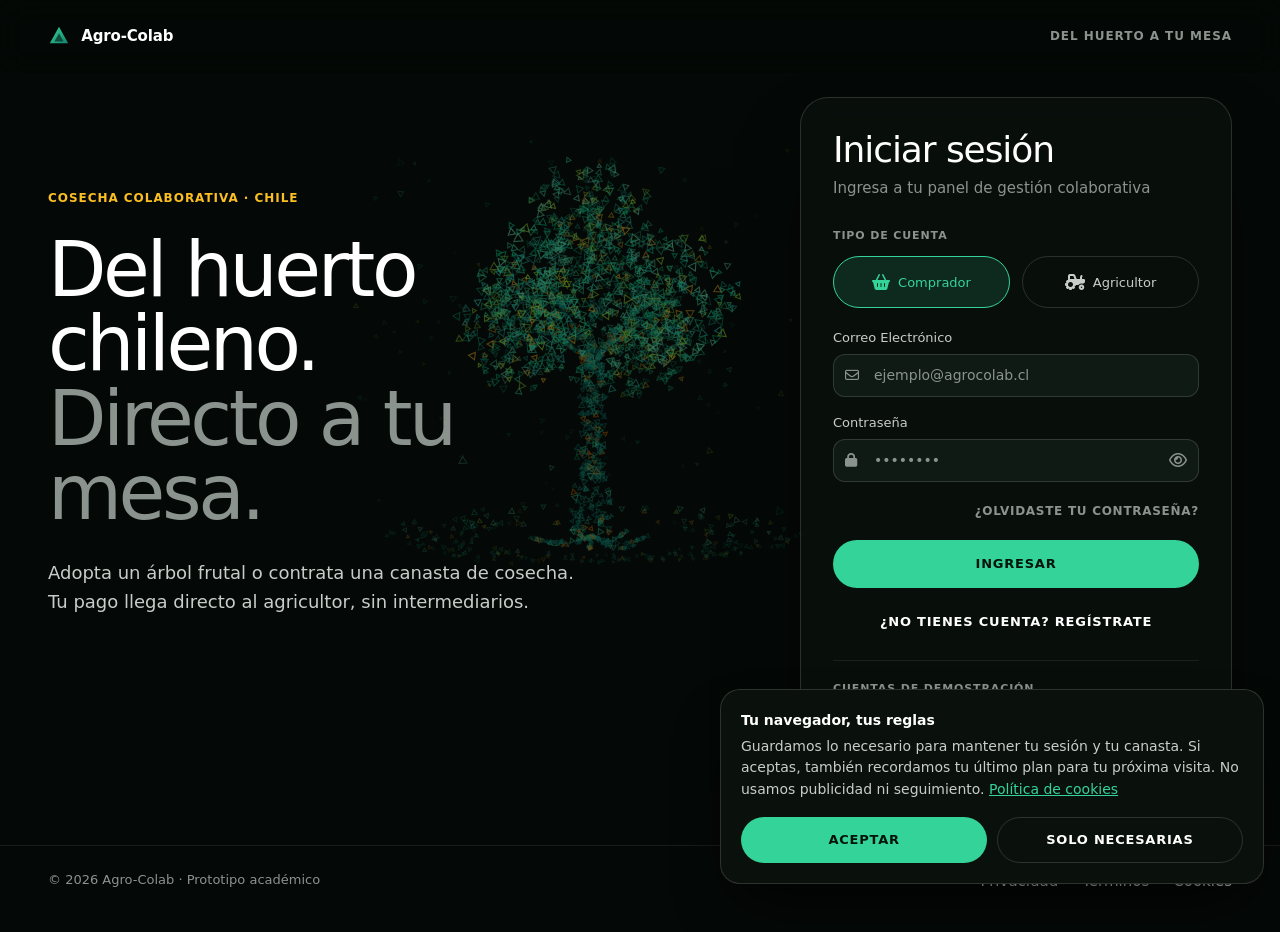
==== frontend/index.html @ 62e2fcdc "feat: aviso y política de cookies, sitemap y clic derecho bloqueado - Nueva política de cookies, enl" ====
<!DOCTYPE html>
<html lang="es">
<head>
  <meta charset="UTF-8">
  <meta name="viewport" content="width=device-width, initial-scale=1.0">
  <meta name="theme-color" content="#040806">
  <!-- Content-Security-Policy: solo se cargan recursos de los dominios que la
       app usa. Si se colara un XSS, no podría enviar datos a otro servidor
       (connect-src / img-src) ni cargar scripts externos. script-src no
       permite código inline: los eventos se conectan desde acciones.js, así
       que un atributo onclick/onerror inyectado no se ejecutaría.
       Tailwind se sirve compilado desde el propio sitio (css/tailwind.css).
       'unsafe-inline' queda solo en style-src, por los atributos style=""
       (un estilo no puede ejecutar código). -->
  <meta http-equiv="Content-Security-Policy" content="default-src 'self'; script-src 'self'; style-src 'self' 'unsafe-inline' https://fonts.googleapis.com https://cdnjs.cloudflare.com; font-src 'self' https://fonts.gstatic.com https://cdnjs.cloudflare.com; img-src 'self' data: https://upload.wikimedia.org https://images.unsplash.com; connect-src 'self' http://127.0.0.1:8000 https://agro-colab.onrender.com https://photon.komoot.io; object-src 'none'; base-uri 'self'; form-action 'self'">
  <meta name="referrer" content="strict-origin-when-cross-origin">
  <title>Agro-Colab | Cosecha Colaborativa</title>
  <link rel="stylesheet" href="https://cdnjs.cloudflare.com/ajax/libs/font-awesome/6.4.0/css/all.min.css">
  <!-- ?v= obliga a descargar de nuevo CSS y JS tras cada cambio (GitHub Pages
       los cachea 10 min). Actualizar la fecha al publicar cambios. -->
  <link rel="preconnect" href="https://fonts.googleapis.com">
  <link rel="preconnect" href="https://fonts.gstatic.com" crossorigin>
  <link rel="stylesheet" href="https://fonts.googleapis.com/css2?family=Inter:wght@300;400;500;600&family=Plus+Jakarta+Sans:wght@400;500;600;700;800&display=swap">
  <link rel="stylesheet" href="css/styles.css?v=20261102a">
  <link rel="stylesheet" href="css/tailwind.css?v=20261102a">
  <script src="js/config.js?v=20261102a" defer></script>
  <script src="js/sitio.js?v=20261102a" defer></script>
  <script src="js/ui.js?v=20261102a" defer></script>
  <script src="js/dialogo.js?v=20261102a" defer></script>
  <script src="js/api.js?v=20261102a" defer></script>
  <script src="js/auth.js?v=20261102a" defer></script>
  <script src="js/pago.js?v=20261102a" defer></script>
  <script src="js/parcelas.js?v=20261102a" defer></script>
  <script src="js/catalogo.js?v=20261102a" defer></script>
  <script src="js/agricultor.js?v=20261102a" defer></script>
  <script src="js/graficos.js?v=20261102a" defer></script>
  <script src="js/perfil.js?v=20261102a" defer></script>
  <script src="js/autocomplete.js?v=20261102a" defer></script>
  <script src="js/dashboard.js?v=20261102a" defer></script>
  <script src="js/efectos.js?v=20261102a" defer></script>
  <script src="js/constelacion.js?v=20261102a" defer></script>
  <script src="js/views.js?v=20261102a" defer></script>
  <script src="js/login.js?v=20261102a" defer></script>
  <script src="js/recuperacion.js?v=20261102a" defer></script>
  <script src="js/admin.js?v=20261102a" defer></script>
  <script src="js/acciones.js?v=20261102a" defer></script>
  <script src="js/app.js?v=20261102a" defer></script>
</head>
<body class="text-stone-800 antialiased">
  <div class="barra-progreso" aria-hidden="true"></div>

  <!-- ============================================================
       VISTA 1: LOGIN - lo primero que ve cualquier persona
       ============================================================ -->
  <div id="vista-login" data-vista="login" class="tema-comprador login">

    <header class="tc-nav">
      <div class="tc-contenedor tc-nav__fila">
        <span class="tc-marca"><svg viewBox="0 0 24 24" aria-hidden="true"><defs><linearGradient id="logo-degradado-l" x1="0" y1="0" x2="1" y2="1"><stop offset="0" stop-color="#34d399"/><stop offset="1" stop-color="#15846e"/></linearGradient></defs><path d="M12 2 22 20H2Z" fill="url(#logo-degradado-l)"/><path d="M12 9 17 18H7Z" fill="#040806" opacity=".55"/></svg> Agro-Colab</span>
        <span class="tc-etiqueta tc-etiqueta--gris tc-solo-escritorio">Del huerto a tu mesa</span>
      </div>
    </header>

    <main class="tc-hero login__escenario">
      <div class="tc-contenedor login__grid">

        <!-- Portada: árbol 3D y titular -->
        <section class="login__portada">
          <div class="tc-hero__visual login__arbol">
            <canvas data-constelacion aria-hidden="true"></canvas>
          </div>
          <div class="login__texto">
            <p class="tc-etiqueta">Cosecha colaborativa · Chile</p>
            <h1 class="tc-display login__titular">Del huerto chileno.<br><span class="tc-tenue">Directo a tu mesa.</span></h1>
            <p class="tc-cuerpo login__bajada">
              Adopta un árbol frutal o contrata una canasta de cosecha.
              Tu pago llega directo al agricultor, sin intermediarios.
            </p>
          </div>
        </section>

        <!-- Tarjeta de acceso -->
        <section class="login__tarjeta" aria-labelledby="login-titulo">
          <h2 class="tc-titulo-sm" id="login-titulo">Iniciar sesión</h2>
          <p class="tc-cuerpo-sm" id="login-subtitulo" style="margin-top:.4rem">Ingresa a tu panel de gestión colaborativa</p>

          <!-- Selector de Rol -->
          <p class="tc-kpi__etiqueta">Tipo de cuenta</p>
          <div class="login__roles">
            <button type="button" id="btn-comprador" class="rol-btn rol-btn--activo" data-accion="login.setRol" data-args='["comprador"]'>
              <i class="fa-solid fa-basket-shopping text-base"></i>
              <span>Comprador</span>
            </button>
            <button type="button" id="btn-agricultor" class="rol-btn rol-btn--inactivo" data-accion="login.setRol" data-args='["agricultor"]'>
              <i class="fa-solid fa-tractor text-base"></i>
              <span>Agricultor</span>
            </button>
          </div>

          <!-- Formulario de Login -->
          <form id="login-form" class="space-y-4" data-sin-envio>
            <div>
              <label for="email" class="login__etiqueta">Correo Electrónico</label>
              <div class="relative">
                <span class="absolute inset-y-0 left-0 flex items-center pl-3 text-stone-400 text-sm">
                  <i class="fa-regular fa-envelope"></i>
                </span>
                <input
                  type="email"
                  id="email"
                  required
                  autocapitalize="none"
                  autocorrect="off"
                  spellcheck="false"
                  autocomplete="email"
                  placeholder="ejemplo@agrocolab.cl"
                  class="input input-con-icono"
                >
              </div>
            </div>

            <div>
              <label for="password" class="login__etiqueta">Contraseña</label>
              <div class="relative">
                <span class="absolute inset-y-0 left-0 flex items-center pl-3 text-stone-400 text-sm">
                  <i class="fa-solid fa-lock"></i>
                </span>
                <input
                  type="password"
                  id="password"
                  required
                  autocomplete="current-password"
                  placeholder="••••••••"
                  class="input input-con-icono"
                >
                <button type="button" data-accion="login.togglePassword" data-args='["password", "$el"]' class="absolute inset-y-0 right-0 flex items-center pr-3 text-stone-400 hover:text-stone-600">
                  <i class="fa-regular fa-eye"></i>
                </button>
              </div>
            </div>

            <div class="login__olvido">
              <button type="button" class="tc-enlace tc-enlace--suave" data-accion="recuperacion.abrir">¿Olvidaste tu contraseña?</button>
            </div>

            <div id="alert-box" class="hidden"></div>

            <button type="button" class="tc-boton login__enviar" data-accion="login.iniciarSesion" data-args='[null]'>Ingresar</button>
          </form>

          <!-- Formulario de Registro -->
          <form id="register-form" class="space-y-4 hidden" data-sin-envio>
            <div>
              <label for="reg-nombre" class="login__etiqueta">Nombre completo</label>
              <div class="relative">
                <span class="absolute inset-y-0 left-0 flex items-center pl-3 text-stone-400 text-sm">
                  <i class="fa-regular fa-user"></i>
                </span>
                <input
                  type="text"
                  id="reg-nombre"
                  required
                  autocomplete="name"
                  placeholder="Tu nombre completo"
                  class="input input-con-icono"
                >
              </div>
            </div>

            <div>
              <label for="reg-email" class="login__etiqueta">Correo Electrónico</label>
              <div class="relative">
                <span class="absolute inset-y-0 left-0 flex items-center pl-3 text-stone-400 text-sm">
                  <i class="fa-regular fa-envelope"></i>
                </span>
                <input
                  type="email"
                  id="reg-email"
                  autocapitalize="none"
                  autocorrect="off"
                  spellcheck="false"
                  required
                  autocomplete="email"
                  placeholder="tu@correo.com"
                  class="input input-con-icono"
                >
              </div>
            </div>

            <div>
              <label for="reg-password" class="login__etiqueta">Contraseña</label>
              <div class="relative">
                <span class="absolute inset-y-0 left-0 flex items-center pl-3 text-stone-400 text-sm">
                  <i class="fa-solid fa-lock"></i>
                </span>
                <input
                  type="password"
                  id="reg-password"
                  minlength="8"
                  required
                  autocomplete="new-password"
                  placeholder="••••••••"
                  class="input input-con-icono"
                >
                <button type="button" data-accion="login.togglePassword" data-args='["reg-password", "$el"]' class="absolute inset-y-0 right-0 flex items-center pr-3 text-stone-400 hover:text-stone-600">
                  <i class="fa-regular fa-eye"></i>
                </button>
              </div>
            </div>

            <div>
              <label for="reg-telefono" class="login__etiqueta">Teléfono (opcional)</label>
              <div class="relative">
                <span class="absolute inset-y-0 left-0 flex items-center pl-3 text-stone-400 text-sm">
                  <i class="fa-solid fa-phone"></i>
                </span>
                <input
                  type="tel"
                  id="reg-telefono"
                  autocomplete="tel"
                  placeholder="+56 9 1234 5678"
                  class="input input-con-icono"
                >
              </div>
            </div>

            <div>
              <label for="reg-direccion" class="login__etiqueta">Dirección (opcional)</label>
              <input
                type="text"
                id="reg-direccion"
                autocomplete="street-address"
                placeholder="Av. Los Aromos 1234"
                class="input"
              >
            </div>

            <div class="login__consentimiento">
              <label class="flex items-start gap-2 cursor-pointer">
                <input type="checkbox" id="reg-consentimiento" required class="mt-1 text-emerald-700">
                <span class="text-xs text-stone-600">
                  Acepto el tratamiento de mis datos personales para los fines del servicio. Ver <a href="privacidad.html" target="_blank" class="perfil-enlace">Política de Privacidad</a>. (Obligatorio)
                </span>
              </label>
              <label class="flex items-start gap-2 cursor-pointer">
                <input type="checkbox" id="reg-terminos" required class="mt-1 text-emerald-700">
                <span class="text-xs text-stone-600">
                  Acepto los <a href="terminos.html" target="_blank" class="perfil-enlace">Términos y Condiciones</a> de Agro-Colab. (Obligatorio)
                </span>
              </label>
            </div>

            <div id="alerta-registro" class="hidden"></div>

            <button type="submit" class="tc-boton login__enviar">Crear cuenta</button>
          </form>

          <!-- Botón para alternar entre login y registro -->
          <div class="login__alternar">
            <button type="button" id="btn-alternar" class="tc-enlace">
              ¿No tienes cuenta? Regístrate
            </button>
          </div>

          <!-- Ayuda rápida para pruebas -->
          <div class="login__demo">
            <p class="tc-kpi__etiqueta">Cuentas de demostración</p>
            <p>Comprador <code>comprador@agrocolab.cl</code> · <code>123</code></p>
            <p>Agricultor <code>agricultor@agrocolab.cl</code> · <code>123</code></p>
          </div>
        </section>
      </div>
    </main>

    <footer class="tc-footer">
      <div class="tc-contenedor tc-footer__base" style="border-top:0">
        <span>© 2026 Agro-Colab · Prototipo académico</span>
        <span style="display:flex;gap:1.5rem">
          <a href="privacidad.html">Privacidad</a>
          <a href="terminos.html">Términos</a>
          <a href="cookies.html">Cookies</a>
        </span>
      </div>
    </footer>
  </div>

  <!-- ============================================================
       VISTA 2: PARCELAS - la que ve el usuario según su rol
       ============================================================ -->
  <div id="vista-parcelas" data-vista="parcelas" class="hidden tema-comprador">

    <header class="tc-nav sticky top-0 z-50">
      <div class="tc-contenedor tc-nav__fila">
        <span class="tc-marca"><svg viewBox="0 0 24 24" aria-hidden="true"><defs><linearGradient id="logo-degradado-a" x1="0" y1="0" x2="1" y2="1"><stop offset="0" stop-color="#34d399"/><stop offset="1" stop-color="#15846e"/></linearGradient></defs><path d="M12 2 22 20H2Z" fill="url(#logo-degradado-a)"/><path d="M12 9 17 18H7Z" fill="#040806" opacity=".55"/></svg> Agro-Colab</span>
        <nav class="tc-nav__enlaces" aria-label="Navegación principal">
          <button type="button" class="nav-pill" data-accion="views.mostrarVista" data-args='["dashboard-comprador"]' title="Mi panel" aria-label="Mi panel">
            <i class="fa-regular fa-chart-bar"></i><span class="tc-solo-escritorio">Mi panel</span>
          </button>
          <button type="button" class="nav-icono" data-accion="parcelas.abrirCanasta" title="Mi canasta" aria-label="Mi canasta">
            <i class="fa-solid fa-bag-shopping"></i>
            <span id="canasta-contador" class="canasta-contador hidden">0</span>
          </button>
          <span class="nav-separador"></span>
          <div data-nav-sesion></div>
          <button type="button" class="nav-icono" data-cerrar-sesion title="Cerrar sesión" aria-label="Cerrar sesión">
            <i class="fa-solid fa-arrow-right-from-bracket"></i>
          </button>
        </nav>
      </div>
    </header>

    <!-- Portada: titular en dos columnas y constelación en forma de árbol -->
    <section class="tc-hero hero--portada">
      <div class="tc-contenedor tc-hero__grid hero__contenido">
        <div>
          <p class="tc-etiqueta">Cosecha colaborativa · Chile</p>
          <h1 class="tc-display" style="margin-top:1.5rem">Financia la cosecha.<br><span class="tc-tenue">Recibe lo que crece.</span></h1>
          <p class="tc-cuerpo" style="margin-top:2rem">
            Adopta un árbol frutal y sé dueño de su producción, o contrata una canasta
            de cosecha con entrega programada. Tu pago llega directo al agricultor.
          </p>
          <div class="tc-acciones">
            <button type="button" class="tc-boton" data-accion="parcelas.establecerLinea" data-args='["adopcion"]'>
              Adoptar un árbol
            </button>
            <button type="button" class="tc-enlace" data-accion="parcelas.establecerLinea" data-args='["abastecimiento"]'>
              Ver canastas <i class="fa-solid fa-arrow-right"></i>
            </button>
          </div>
          <dl class="tc-datos">
            <div><dt>Intermediarios</dt><dd>Ninguno</dd></div>
            <div><dt>Especies</dt><dd>12 frutales</dd></div>
            <div><dt>Trazabilidad</dt><dd>Por cada pedido</dd></div>
          </dl>
        </div>
        <div class="tc-hero__visual">
          <canvas data-constelacion aria-hidden="true"></canvas>
        </div>
      </div>
    </section>

    <!-- Hoja de contenido: sube sobre la portada al hacer scroll -->
    <div class="hoja">

    <!-- CÓMO FUNCIONA -->
    <section class="tc-seccion">
      <div class="tc-contenedor tc-dos-columnas">
        <div data-reveal="wipe">
          <p class="tc-etiqueta">Cómo funciona</p>
          <h2 class="tc-titulo" style="margin-top:1.25rem">Del huerto a tu mesa, en tres pasos.</h2>
        </div>
        <ol class="tc-pasos">
          <li data-reveal style="--reveal-delay:0ms">
            <span class="tc-pasos__numero">01</span>
            <div>
              <h3 class="tc-subtitulo">Elige tu árbol o canasta</h3>
              <p class="tc-cuerpo-sm" style="margin-top:.5rem">Árboles reales publicados por agricultores, con su ubicación, especie y cosecha estimada.</p>
            </div>
          </li>
          <li data-reveal style="--reveal-delay:120ms">
            <span class="tc-pasos__numero">02</span>
            <div>
              <h3 class="tc-subtitulo">Financia la temporada</h3>
              <p class="tc-cuerpo-sm" style="margin-top:.5rem">Tu cuota mensual llega directo al productor y le da liquidez antes de la cosecha.</p>
            </div>
          </li>
          <li data-reveal style="--reveal-delay:240ms">
            <span class="tc-pasos__numero">03</span>
            <div>
              <h3 class="tc-subtitulo">Recibe tu cosecha</h3>
              <p class="tc-cuerpo-sm" style="margin-top:.5rem">Despacho a tu hogar o negocio, con un código de seguimiento que te dice de qué huerto viene.</p>
            </div>
          </li>
        </ol>
      </div>
    </section>

    <!-- SECCIÓN 1: PLANES DE ADOPCIÓN (línea de producto 1) -->
    <section id="seccion-adopcion" class="tc-seccion scroll-mt-24">
      <div class="tc-contenedor">
        <div class="tc-encabezado" data-reveal="wipe">
          <div>
            <p class="tc-etiqueta">Línea 1 · Adopción de árboles</p>
            <h2 class="tc-titulo" style="margin-top:1.25rem">Elige cuánto de un árbol quieres.</h2>
          </div>
          <p class="tc-cuerpo">
            Compras un cupo sobre un árbol concreto: el plan define con cuántas personas
            compartes su producción. Al elegir un plan verás sus árboles disponibles.
          </p>
        </div>

        <div id="grid-planes-adopcion" class="tc-planes" data-reveal-grupo>
          <article class="plan-adopcion-card" data-reveal="left">
            <p class="tc-etiqueta tc-etiqueta--gris">Plan Básico</p>
            <h3 class="tc-plan__nombre">Cosecha compartida</h3>
            <p class="tc-plan__cifra">1/5<small>de la cosecha</small></p>
            <p class="tc-cuerpo-sm tc-plan__descripcion">Comparte el árbol y su producción de temporada con 5 personas.</p>
            <ul class="tc-lista">
              <li><i class="fa-solid fa-check"></i> El cupo de menor inversión</li>
              <li><i class="fa-solid fa-check"></i> Ideal para consumo ocasional</li>
            </ul>
            <button type="button" class="tc-enlace" data-plan-adopcion="Básico">Ver árboles <i class="fa-solid fa-arrow-right"></i></button>
          </article>

          <article class="plan-adopcion-card tc-plan--destacado" data-reveal="zoom" style="--reveal-delay:150ms">
            <p class="tc-etiqueta">Plan Intermedio · Más equilibrado</p>
            <h3 class="tc-plan__nombre">Cosecha en común</h3>
            <p class="tc-plan__cifra">1/3<small>de la cosecha</small></p>
            <p class="tc-cuerpo-sm tc-plan__descripcion">Una porción más grande de la producción, manteniendo el árbol en manos de varios.</p>
            <ul class="tc-lista">
              <li><i class="fa-solid fa-check"></i> Mejor rendimiento por cupo</li>
              <li><i class="fa-solid fa-check"></i> Ideal para consumo familiar mensual</li>
            </ul>
            <button type="button" class="tc-enlace" data-plan-adopcion="Intermedio">Ver árboles <i class="fa-solid fa-arrow-right"></i></button>
          </article>

          <article class="plan-adopcion-card" data-reveal="right" style="--reveal-delay:300ms">
            <p class="tc-etiqueta tc-etiqueta--gris">Plan Premium</p>
            <h3 class="tc-plan__nombre">Dueño exclusivo</h3>
            <p class="tc-plan__cifra">100%<small>para ti</small></p>
            <p class="tc-cuerpo-sm tc-plan__descripcion">Eres el único dueño de todo lo que produzca el árbol en la temporada.</p>
            <ul class="tc-lista">
              <li><i class="fa-solid fa-check"></i> Cupo único, sin copartícipes</li>
              <li><i class="fa-solid fa-check"></i> Máximo rendimiento</li>
            </ul>
            <button type="button" class="tc-enlace" data-plan-adopcion="Premium">Ver árboles <i class="fa-solid fa-arrow-right"></i></button>
          </article>
        </div>
      </div>
    </section>

    <!-- SECCIÓN 2: CATÁLOGO DE ÁRBOLES ADOPTABLE -->
    <section id="seccion-parcelas" class="tc-seccion scroll-mt-24">
      <div class="tc-contenedor">
        <div class="tc-encabezado tc-encabezado--accion" data-reveal="left">
          <div>
            <p class="tc-etiqueta">Catálogo</p>
            <h2 class="tc-titulo" style="margin-top:1.25rem">Árboles disponibles.</h2>
            <p class="tc-cuerpo-sm" style="margin-top:1rem" id="filtro-activo-texto">Mostrando los 3 planes de adopción. Selecciona un plan arriba para filtrar.</p>
          </div>
          <button type="button" id="btn-actualizar-arboles" class="tc-enlace tc-enlace--suave">
            <i class="fa-solid fa-arrows-rotate"></i> Actualizar
          </button>
        </div>
        <div id="tree-container" class="tc-arboles">
          <p class="tc-cuerpo-sm">Cargando árboles disponibles...</p>
        </div>
      </div>
    </section>

    <!-- SECCIÓN 3: PLANES DE ABASTECIMIENTO (línea de producto 2) -->
    <section id="seccion-abastecimiento" class="tc-seccion scroll-mt-24 hidden">
      <div class="tc-contenedor">
        <div class="tc-encabezado" data-reveal="wipe">
          <div>
            <p class="tc-etiqueta">Línea 2 · Abastecimiento</p>
            <h2 class="tc-titulo" style="margin-top:1.25rem">Tu cosecha, con entrega programada.</h2>
          </div>
          <p class="tc-cuerpo">
            En vez de un cupo sobre un árbol, contratas una canasta de cosecha ya definida,
            con despacho a domicilio o al local.
          </p>
        </div>

        <div id="grid-planes" class="tc-planes" data-reveal-grupo>
          <article class="tc-plan" data-reveal="left">
            <p class="tc-etiqueta tc-etiqueta--gris">Plan Dúo · 1 a 2 personas</p>
            <h3 class="tc-plan__nombre">Canasta Huerto Esencial</h3>
            <p class="tc-plan__cifra">$19.900<small>/ quincenal</small></p>
            <ul class="tc-lista">
              <li><i class="fa-solid fa-check"></i> 2,5 kg de palta Hass</li>
              <li><i class="fa-solid fa-check"></i> 3 kg de limón o naranja</li>
              <li><i class="fa-solid fa-check"></i> Reparto refrigerado incluido</li>
            </ul>
            <button type="button" class="tc-enlace" data-plan-nombre="Canasta Huerto Esencial" data-plan-precio="19900" data-plan-destino="particular" data-plan-frecuencia="quincenal">
              Elegir plan <i class="fa-solid fa-arrow-right"></i>
            </button>
          </article>

          <article class="tc-plan tc-plan--destacado" data-reveal="zoom" style="--reveal-delay:150ms">
            <p class="tc-etiqueta">Plan Familiar · El más elegido</p>
            <h3 class="tc-plan__nombre">Cosecha Completa Familiar</h3>
            <p class="tc-plan__cifra">$34.900<small>/ quincenal</small></p>
            <ul class="tc-lista">
              <li><i class="fa-solid fa-check"></i> 5 kg de palta Hass calibre primera</li>
              <li><i class="fa-solid fa-check"></i> 6 kg de fruta de temporada</li>
              <li><i class="fa-solid fa-check"></i> Participación en 2 árboles</li>
            </ul>
            <button type="button" class="tc-enlace" data-plan-nombre="Cosecha Completa Familiar" data-plan-precio="34900" data-plan-destino="particular" data-plan-frecuencia="quincenal">
              Elegir plan <i class="fa-solid fa-arrow-right"></i>
            </button>
          </article>

          <article class="tc-plan" data-reveal="right" style="--reveal-delay:300ms">
            <p class="tc-etiqueta tc-etiqueta--gris">Plan B2B · Uso comercial</p>
            <h3 class="tc-plan__nombre">Lote Gastronómico</h3>
            <p class="tc-plan__cifra">$89.000<small>/ mes</small></p>
            <ul class="tc-lista">
              <li><i class="fa-solid fa-check"></i> 25 kg en lotes semanales</li>
              <li><i class="fa-solid fa-check"></i> Calibre adaptado a cocina o barra</li>
              <li><i class="fa-solid fa-check"></i> Factura y certificado de origen</li>
            </ul>
            <button type="button" class="tc-enlace" data-plan-nombre="Lote Gastronómico B2B" data-plan-precio="89000" data-plan-destino="comercial" data-plan-frecuencia="semanal">
              Configurar despacho B2B <i class="fa-solid fa-arrow-right"></i>
            </button>
          </article>
        </div>
      </div>
    </section>

    <!-- SECCIÓN 4: LOGÍSTICA Y DESPACHO (oculta - solo se abre como modal al suscribirse) -->
    <section id="seccion-logistica" class="max-w-4xl mx-auto my-14 px-4 scroll-mt-24 hidden" style="display: none !important;">
      <div class="bg-white rounded-3xl border border-stone-200 shadow-xl overflow-hidden">

        <div class="bg-emerald-900 text-white p-6 sm:p-8">
          <div class="flex items-center justify-between">
            <span class="text-xs font-bold uppercase tracking-widest text-emerald-300">
              <i class="fa-solid fa-truck-fast mr-1"></i> Módulo de Logística y Reparto
            </span>
            <span class="text-xs bg-emerald-800 px-3 py-1 rounded-full border border-emerald-600 text-emerald-200">
              Trazabilidad Directa
            </span>
          </div>
          <h3 class="text-2xl sm:text-3xl font-black mt-2">¿Dónde deseas recibir los productos?</h3>
          <p class="text-xs sm:text-sm text-emerald-200 mt-1">
            Configura si el destino es tu hogar o tu establecimiento gastronómico / negocio.
          </p>

          <div class="mt-4 inline-flex items-center gap-3 bg-emerald-950/80 border border-emerald-700 px-4 py-2 rounded-xl text-xs">
            <span class="text-stone-300">Plan en configuración:</span>
            <span id="log-plan-nombre" class="font-bold text-emerald-300">Canasta Huerto Esencial</span>
            <span class="text-stone-400">|</span>
            <span id="log-plan-precio" class="font-black text-white">$19.900 CLP</span>
          </div>
        </div>

        <form id="form-logistica-principal" class="p-6 sm:p-8 space-y-6">

          <div>
            <label class="block text-xs font-bold text-stone-700 uppercase tracking-wider mb-2">
              1. Selecciona el Tipo de Destino
            </label>
            <div class="grid grid-cols-1 sm:grid-cols-2 gap-4">

              <label id="card-part" class="destino-card destino-card--activo-particular">
                <input type="radio" name="tipo_dest" id="radio-part" value="particular" checked class="mt-1 text-emerald-700">
                <span>
                  <span class="block font-bold text-sm text-stone-900 flex items-center gap-1.5">
                    <i class="fa-solid fa-house-chimney text-emerald-700"></i> Domicilio Particular
                  </span>
                  <span class="block text-xs text-stone-500 mt-1">Entrega residencial para familias en casas o departamentos particulares.</span>
                </span>
              </label>

              <label id="card-com" class="destino-card destino-card--inactivo">
                <input type="radio" name="tipo_dest" id="radio-com" value="comercial" class="mt-1 text-emerald-700">
                <span>
                  <span class="block font-bold text-sm text-stone-900 flex items-center gap-1.5">
                    <i class="fa-solid fa-store text-amber-700"></i> Negocio / Local Comercial
                  </span>
                  <span class="block text-xs text-stone-500 mt-1">Para cafeterías, hoteles o restaurantes que requieren factura y horario diurno.</span>
                </span>
              </label>

            </div>
          </div>

          <div id="bloque-comercial" class="hidden bg-amber-50/70 border border-amber-200 p-5 rounded-2xl space-y-4">
            <p class="text-xs font-bold text-amber-900 flex items-center gap-1.5">
              <i class="fa-solid fa-receipt text-amber-700"></i> Información comercial para facturación y despacho B2B
            </p>
            <div class="grid grid-cols-1 sm:grid-cols-2 gap-4">
              <div>
                <label for="com-razon" class="block text-xs font-semibold text-stone-700 mb-1">Razón Social o Nombre del Local</label>
                <input type="text" id="com-razon" placeholder="Cafetería El Huerto SpA" class="input">
              </div>
              <div>
                <label for="com-rut" class="block text-xs font-semibold text-stone-700 mb-1">RUT Empresa</label>
                <input type="text" id="com-rut" placeholder="76.123.456-0" maxlength="12" inputmode="text" autocomplete="off" class="input" data-al-escribir="parcelas.formatearCampoRut">
                <p class="campo-ayuda" data-ayuda-rut>Con dígito verificador, ej: 76.123.456-0</p>
              </div>
            </div>
          </div>

          <div>
            <label class="block text-xs font-bold text-stone-700 uppercase tracking-wider mb-2">
              2. Contacto de Entrega
            </label>
            <div class="grid grid-cols-1 sm:grid-cols-3 gap-4">
              <div>
                <label for="dest-nombre" class="block text-xs font-semibold text-stone-700 mb-1">Nombre y Apellido</label>
                <input type="text" id="dest-nombre" required placeholder="Tu nombre" class="input">
              </div>
              <div>
                <label for="dest-tel" class="block text-xs font-semibold text-stone-700 mb-1">Teléfono / WhatsApp</label>
                <input type="tel" id="dest-tel" required placeholder="+56 9 1234 5678" class="input">
              </div>
              <div>
                <label for="dest-email" class="block text-xs font-semibold text-stone-700 mb-1">Correo Electrónico</label>
                <input type="email" id="dest-email" required placeholder="correo@ejemplo.cl" class="input">
              </div>
            </div>
          </div>

          <div>
            <label class="block text-xs font-bold text-stone-700 uppercase tracking-wider mb-2">
              3. Dirección Física y Frecuencia de Despacho
            </label>
            <div class="grid grid-cols-1 sm:grid-cols-3 gap-4 mb-4">
              <div class="sm:col-span-2">
                <label for="dest-direccion" class="block text-xs font-semibold text-stone-700 mb-1">Dirección (Calle, Número, Depto/Oficina)</label>
                <div class="relative">
                  <input type="text" id="dest-direccion" required placeholder="Av. Los Aromos 1234" autocomplete="off" class="input" data-al-escribir="autocomplete.buscarDireccion">
                  <div id="sugerencias-direccion" class="sugerencias-lista hidden absolute left-0 right-0 z-20"></div>
                </div>
                <p class="text-[10px] text-stone-400 mt-1">Empieza a escribir y selecciona una dirección sugerida</p>
              </div>
              <div>
                <label for="dest-comuna" class="block text-xs font-semibold text-stone-700 mb-1">Comuna / Ciudad</label>
                <input type="text" id="dest-comuna" required placeholder="Maipú, Curicó, etc." class="input">
              </div>
            </div>

            <div>
              <label for="dest-frecuencia" class="block text-xs font-semibold text-stone-700 mb-1">Frecuencia del Despacho</label>
              <select id="dest-frecuencia" class="input">
                <option value="quincenal">Despacho Quincenal (Cada 15 días)</option>
                <option value="semanal">Despacho Semanal (Cosecha fresca cada 7 días)</option>
                <option value="mensual">Despacho Mensual (Lote agrupado)</option>
              </select>
            </div>
          </div>

          <div id="alerta-logistica" class="hidden"></div>

          <button type="submit" class="btn-submit btn-submit--lg flex items-center justify-center gap-2">
            <i class="fa-solid fa-paper-plane"></i> Confirmar Destino y Registrar Pedido
          </button>

        </form>
      </div>
    </section>

    </div>
    <!-- /hoja -->

    <footer class="tc-footer">
      <div class="tc-contenedor tc-footer__grid">
        <div>
          <span class="tc-marca"><svg viewBox="0 0 24 24" aria-hidden="true"><defs><linearGradient id="logo-degradado-b" x1="0" y1="0" x2="1" y2="1"><stop offset="0" stop-color="#34d399"/><stop offset="1" stop-color="#15846e"/></linearGradient></defs><path d="M12 2 22 20H2Z" fill="url(#logo-degradado-b)"/><path d="M12 9 17 18H7Z" fill="#040806" opacity=".55"/></svg> Agro-Colab</span>
          <p class="tc-cuerpo-sm" style="margin-top:1.25rem;max-width:22rem">
            Conectamos a las personas con el pequeño agricultor chileno: financiamiento
            directo, sin intermediarios y con trazabilidad del huerto a la mesa.
          </p>
        </div>
        <div>
          <h4>Explorar</h4>
          <ul>
            <li><button type="button" data-accion="parcelas.establecerLinea" data-args='["adopcion"]'>Adopción de árboles</button></li>
            <li><button type="button" data-accion="parcelas.establecerLinea" data-args='["abastecimiento"]'>Canastas de abastecimiento</button></li>
            <li><button type="button" data-accion="views.mostrarVista" data-args='["dashboard-comprador"]'>Mi panel</button></li>
          </ul>
        </div>
        <div>
          <h4>Legal</h4>
          <ul>
            <li><a href="privacidad.html">Política de privacidad</a></li>
            <li><a href="terminos.html">Términos y condiciones</a></li>
            <li><a href="cookies.html">Política de cookies</a></li>
            <li><a href="https://github.com/arrobaaas/agro-colab" target="_blank" rel="noopener">Código fuente</a></li>
          </ul>
        </div>
      </div>
      <div class="tc-contenedor tc-footer__base">
        <span>© 2026 Agro-Colab</span>
        <span>Financia la cosecha, asegura tu abastecimiento.</span>
      </div>
    </footer>
  </div>

  <!-- ============================================================
       VISTA DASHBOARD COMPRADOR: estado del árbol adoptado
       ============================================================ -->
  <div id="vista-dashboard-comprador" data-vista="dashboard-comprador" class="hidden tema-comprador">
    <header class="tc-nav sticky top-0 z-50">
      <div class="tc-contenedor tc-nav__fila">
        <span class="tc-marca"><svg viewBox="0 0 24 24" aria-hidden="true"><defs><linearGradient id="logo-degradado-c" x1="0" y1="0" x2="1" y2="1"><stop offset="0" stop-color="#34d399"/><stop offset="1" stop-color="#15846e"/></linearGradient></defs><path d="M12 2 22 20H2Z" fill="url(#logo-degradado-c)"/><path d="M12 9 17 18H7Z" fill="#040806" opacity=".55"/></svg> Agro-Colab</span>
        <nav class="tc-nav__enlaces" aria-label="Navegación principal">
          <button type="button" class="nav-pill" data-accion="views.mostrarVista" data-args='["parcelas"]'>
            <i class="fa-solid fa-arrow-left"></i><span class="tc-solo-escritorio">Catálogo</span>
          </button>
          <span class="nav-separador"></span>
          <div data-nav-sesion></div>
        </nav>
      </div>
    </header>

    <main class="tc-contenedor" style="padding-bottom:6rem">
      <div class="tc-panel-cabecera" data-reveal="wipe">
        <p class="tc-etiqueta">Tu panel</p>
        <h1 class="tc-display" style="margin-top:1.5rem">Hola, <span id="panel-saludo">bienvenido</span>.</h1>
        <p class="tc-cuerpo" style="margin-top:1.75rem">
          Tus árboles adoptados, tus planes de abastecimiento y dónde recibes cada despacho.
        </p>
      </div>

      <div id="dashboard-comprador">
        <p class="tc-cuerpo-sm">Cargando tu panel...</p>
      </div>
    </main>

    <footer class="tc-footer">
      <div class="tc-contenedor tc-footer__base" style="border-top:0">
        <span class="tc-marca" style="font-size:.875rem"><svg viewBox="0 0 24 24" aria-hidden="true"><defs><linearGradient id="logo-degradado-d" x1="0" y1="0" x2="1" y2="1"><stop offset="0" stop-color="#34d399"/><stop offset="1" stop-color="#15846e"/></linearGradient></defs><path d="M12 2 22 20H2Z" fill="url(#logo-degradado-d)"/><path d="M12 9 17 18H7Z" fill="#040806" opacity=".55"/></svg> Agro-Colab</span>
        <span style="display:flex;gap:1.5rem">
          <a href="privacidad.html">Privacidad</a>
          <a href="terminos.html">Términos</a>
          <a href="cookies.html">Cookies</a>
        </span>
      </div>
    </footer>
  </div>

  <!-- ============================================================
       VISTA 3: AGRICULTOR - Dashboard y subida de árboles
       ============================================================ -->
  <div id="vista-agricultor" data-vista="agricultor" class="hidden tema-comprador">

    <header class="tc-nav sticky top-0 z-50">
      <div class="tc-contenedor tc-nav__fila">
        <span class="tc-marca"><svg viewBox="0 0 24 24" aria-hidden="true"><defs><linearGradient id="logo-degradado-e" x1="0" y1="0" x2="1" y2="1"><stop offset="0" stop-color="#34d399"/><stop offset="1" stop-color="#15846e"/></linearGradient></defs><path d="M12 2 22 20H2Z" fill="url(#logo-degradado-e)"/><path d="M12 9 17 18H7Z" fill="#040806" opacity=".55"/></svg> Agro-Colab</span>
        <nav class="tc-nav__enlaces" aria-label="Navegación principal">
          <span class="nav-separador"></span>
          <div data-nav-sesion></div>
          <button type="button" class="nav-icono" data-cerrar-sesion title="Cerrar sesión" aria-label="Cerrar sesión">
            <i class="fa-solid fa-arrow-right-from-bracket"></i>
          </button>
        </nav>
      </div>
    </header>

    <!-- Portada: cambia de texto según se vea el panel o el formulario -->
    <section class="tc-hero hero--portada">
      <div class="tc-contenedor tc-hero__grid hero__contenido">
        <div data-solo-panel>
          <p class="tc-etiqueta">Panel del agricultor</p>
          <h1 class="tc-display" style="margin-top:1.5rem">Hola, <span id="agricultor-saludo">agricultor</span>.<br><span class="tc-tenue">Así va tu huerto.</span></h1>
          <p class="tc-cuerpo" style="margin-top:2rem">
            Tus árboles publicados, quiénes los financian y lo que generan cada mes.
            Cada aporte llega directo a ti, sin intermediarios.
          </p>
          <div class="tc-acciones">
            <button type="button" id="btn-subir-arbol" class="tc-boton">Publicar un árbol</button>
          </div>
          <dl class="tc-datos">
            <div><dt>Hoy</dt><dd id="agricultor-fecha">--</dd></div>
            <div><dt>Pagos</dt><dd>Directos a ti</dd></div>
          </dl>
        </div>
        <div data-solo-formulario>
          <p class="tc-etiqueta">Nueva publicación</p>
          <h1 class="tc-display" style="margin-top:1.5rem">Publica un árbol.<br><span class="tc-tenue">En cuatro pasos.</span></h1>
          <p class="tc-cuerpo" style="margin-top:2rem">
            Completa los pasos y mira, al costado, cómo quedará tu árbol en el catálogo.
          </p>
          <div class="tc-acciones">
            <button type="button" id="btn-cancelar-arbol" class="tc-boton tc-boton--contorno">
              <i class="fa-solid fa-arrow-left"></i> Volver al panel
            </button>
          </div>
        </div>
        <div class="tc-hero__visual" data-solo-panel>
          <canvas data-constelacion aria-hidden="true"></canvas>
        </div>
      </div>
    </section>

    <!-- Hoja de contenido: sube sobre la portada al hacer scroll -->
    <div class="hoja">

      <!-- Dashboard del agricultor -->
      <section id="dashboard-agricultor" class="vista-seccion">

        <!-- Indicadores -->
        <div class="tc-seccion">
          <div class="tc-contenedor">
            <div class="tc-encabezado" data-reveal="wipe">
              <div>
                <p class="tc-etiqueta">Resumen del mes</p>
                <h2 class="tc-titulo" style="margin-top:1.25rem">Tu huerto en cifras.</h2>
              </div>
              <p class="tc-cuerpo-sm">Se actualizan cada vez que un comprador adopta o deja uno de tus árboles.</p>
            </div>
            <div class="tc-kpis">
              <div class="tc-kpi" data-reveal style="--reveal-delay:0ms">
                <p class="tc-kpi__etiqueta">Árboles publicados</p>
                <p class="tc-kpi__valor" id="stat-total-arboles">0</p>
              </div>
              <div class="tc-kpi" data-reveal style="--reveal-delay:120ms">
                <p class="tc-kpi__etiqueta">Suscriptores activos</p>
                <p class="tc-kpi__valor" id="stat-suscriptores">0</p>
              </div>
              <div class="tc-kpi" data-reveal style="--reveal-delay:240ms">
                <p class="tc-kpi__etiqueta">Ocupación de cupos</p>
                <p class="tc-kpi__valor" id="stat-ocupacion">0%</p>
                <div class="tc-barra"><div id="stat-ocupacion-barra" style="width:0%"></div></div>
              </div>
              <div class="tc-kpi tc-kpi--destacado" data-reveal style="--reveal-delay:360ms">
                <p class="tc-kpi__etiqueta">Ingresos mensuales estimados</p>
                <p class="tc-kpi__valor" id="stat-ingresos">$0</p>
              </div>
            </div>

            <!-- Gráficos (los pinta graficos.js) -->
            <div id="graficos-huerto" class="tc-graficos hidden">
              <figure class="tc-grafico tc-grafico--ancho" data-reveal>
                <figcaption>
                  <p class="tc-grafico__titulo">Ingreso mensual por árbol</p>
                  <p class="tc-grafico__leyenda">
                    <span><i class="tc-clave tc-clave--lleno"></i>Ingreso actual</span>
                    <span><i class="tc-clave tc-clave--pista"></i>Con todos los cupos ocupados</span>
                  </p>
                </figcaption>
                <div id="grafico-ingresos"></div>
              </figure>
              <figure class="tc-grafico" data-reveal style="--reveal-delay:120ms">
                <figcaption>
                  <p class="tc-grafico__titulo">Cupos ocupados por árbol</p>
                  <p class="tc-grafico__leyenda">
                    <span><i class="tc-clave tc-clave--lleno"></i>Ocupado</span>
                    <span><i class="tc-clave tc-clave--pista"></i>Libre</span>
                  </p>
                </figcaption>
                <div id="grafico-cupos"></div>
              </figure>
              <figure class="tc-grafico" data-reveal style="--reveal-delay:240ms">
                <figcaption>
                  <p class="tc-grafico__titulo">Adopciones por mes</p>
                  <p class="tc-grafico__leyenda"><span>Suscripciones activas según el mes en que comenzaron</span></p>
                </figcaption>
                <div id="grafico-adopciones"><p class="tc-cuerpo-sm">Cargando...</p></div>
              </figure>
            </div>
          </div>
        </div>

        <!-- Lista de árboles del agricultor -->
        <div class="tc-seccion">
          <div class="tc-contenedor">
            <div class="tc-encabezado" data-reveal="wipe">
              <div>
                <p class="tc-etiqueta">Tu huerto</p>
                <h2 class="tc-titulo" style="margin-top:1.25rem">Mis árboles.</h2>
              </div>
              <p class="tc-cuerpo-sm">Revisa la ocupación de cada árbol, gestiona a sus suscriptores o edita su publicación.</p>
            </div>
            <div id="lista-arboles-agricultor" class="tc-arboles">
              <p class="tc-cuerpo-sm">Cargando tus árboles...</p>
            </div>
          </div>
        </div>
      </section>

      <!-- Formulario para publicar un árbol -->
      <section id="formulario-arbol" class="vista-seccion hidden tc-seccion">
        <div class="tc-contenedor tc-formulario">
          <form id="form-subir-arbol" class="space-y-5">

            <fieldset class="paso-formulario" data-reveal>
              <legend><span>1</span> Especie y foto</legend>
              <div>
                <label for="arbol-especie" class="campo-etiqueta">Especie del árbol</label>
                <select id="arbol-especie" required class="input">
                  <option value="">Cargando catálogo...</option>
                </select>
                <p class="text-xs text-stone-500 mt-1.5" id="arbol-especie-descripcion"></p>
              </div>
              <div>
                <label for="arbol-identificador" class="campo-etiqueta">Número del árbol en el huerto <span class="text-stone-400 font-medium normal-case tracking-normal">(opcional)</span></label>
                <input type="text" id="arbol-identificador" maxlength="12" placeholder="Ej: 104" class="input">
                <p class="text-xs mt-1.5" id="resumen-nombre">
                  <span class="text-stone-400">El nombre se arma con la especie y el número del árbol.</span>
                </p>
              </div>
              <div>
                <p class="campo-etiqueta">Foto del árbol</p>
                <div id="galeria-arbol" class="galeria-fotos"></div>
                <p class="text-[11px] text-stone-400 mt-2" id="credito-arbol"></p>
                <p class="text-[11px] text-stone-400 mt-1">
                  <i class="fa-solid fa-circle-info text-emerald-600 mr-1"></i>
                  Solo se usan fotos del catálogo de la especie elegida, para que nunca se publique un árbol con la imagen de otra fruta.
                </p>
              </div>
            </fieldset>

            <fieldset class="paso-formulario" data-reveal>
              <legend><span>2</span> Ubicación del huerto</legend>
              <div>
                <label for="arbol-ubicacion" class="campo-etiqueta">Ubicación</label>
                <div class="relative">
                  <input type="text" id="arbol-ubicacion" required placeholder="Ej: Curicó, Maule" autocomplete="off" class="input" data-al-escribir="autocomplete.buscarDireccion">
                  <div id="sugerencias-arbol-ubicacion" class="sugerencias-lista hidden absolute left-0 right-0 z-20"></div>
                </div>
                <p class="text-[11px] text-stone-400 mt-1.5">Empieza a escribir y elige el lugar entre las sugerencias.</p>
              </div>
            </fieldset>

            <fieldset class="paso-formulario" data-reveal>
              <legend><span>3</span> Plan y cupos</legend>
              <div class="grid sm:grid-cols-2 gap-4">
                <div>
                  <label for="arbol-plan" class="campo-etiqueta">Plan de adopción</label>
                  <select id="arbol-plan" class="input">
                    <option value="Básico">Básico (5 copartícipes)</option>
                    <option value="Intermedio">Intermedio (3 copartícipes)</option>
                    <option value="Premium">Premium (exclusivo)</option>
                  </select>
                </div>
                <div>
                  <label for="arbol-tipo" class="campo-etiqueta">Tipo de suscripción</label>
                  <select id="arbol-tipo" class="input">
                    <option value="Compartido">Compartido</option>
                    <option value="Exclusivo">Exclusivo</option>
                  </select>
                </div>
                <div>
                  <label for="arbol-cupos" class="campo-etiqueta">Cupos totales</label>
                  <input type="number" id="arbol-cupos" required min="1" value="5" class="input">
                </div>
              </div>
            </fieldset>

            <fieldset class="paso-formulario" data-reveal>
              <legend><span>4</span> Precio y cosecha</legend>
              <div class="grid sm:grid-cols-2 gap-4">
                <div>
                  <label for="arbol-precio" class="campo-etiqueta">Precio mensual por cupo (CLP)</label>
                  <input type="number" id="arbol-precio" required min="0" placeholder="Ej: 15000" class="input">
                </div>
                <div>
                  <label for="arbol-cosecha" class="campo-etiqueta">Estimación de cosecha</label>
                  <div class="campo-unidad">
                    <input type="number" id="arbol-cosecha" required min="1" max="100000" step="1" inputmode="numeric" placeholder="Ej: 50" class="input">
                    <span>kg al año</span>
                  </div>
                </div>
              </div>
            </fieldset>

            <div id="alerta-subir-arbol" class="hidden"></div>

            <button type="submit" class="tc-boton" style="width:100%">Publicar árbol</button>
          </form>

          <!-- Vista previa en vivo -->
          <aside class="tc-formulario__previa">
            <p class="tc-etiqueta tc-etiqueta--gris">Vista previa en el catálogo</p>
            <div id="vista-previa-arbol" class="vista-previa-oscura"></div>
          </aside>
        </div>
      </section>

    <footer class="tc-footer">
      <div class="tc-contenedor tc-footer__base" style="border-top:0">
        <span class="tc-marca" style="font-size:.875rem"><svg viewBox="0 0 24 24" aria-hidden="true"><defs><linearGradient id="logo-degradado-f" x1="0" y1="0" x2="1" y2="1"><stop offset="0" stop-color="#34d399"/><stop offset="1" stop-color="#15846e"/></linearGradient></defs><path d="M12 2 22 20H2Z" fill="url(#logo-degradado-f)"/><path d="M12 9 17 18H7Z" fill="#040806" opacity=".55"/></svg> Agro-Colab</span>
        <span style="display:flex;gap:1.5rem">
          <a href="privacidad.html">Privacidad</a>
          <a href="terminos.html">Términos</a>
          <a href="cookies.html">Cookies</a>
        </span>
      </div>
    </footer>
    </div>
  </div>

  <!-- ============================================================
       VISTA ADMINISTRADOR - Cuentas de todos los usuarios (admin.js)
       ============================================================ -->
  <div id="vista-admin" data-vista="admin" class="hidden tema-comprador">
    <header class="tc-nav sticky top-0 z-50">
      <div class="tc-contenedor tc-nav__fila">
        <span class="tc-marca"><svg viewBox="0 0 24 24" aria-hidden="true"><defs><linearGradient id="logo-degradado-adm" x1="0" y1="0" x2="1" y2="1"><stop offset="0" stop-color="#34d399"/><stop offset="1" stop-color="#15846e"/></linearGradient></defs><path d="M12 2 22 20H2Z" fill="url(#logo-degradado-adm)"/><path d="M12 9 17 18H7Z" fill="#040806" opacity=".55"/></svg> Agro-Colab</span>
        <nav class="tc-nav__enlaces" aria-label="Navegación principal">
          <span class="nav-separador"></span>
          <div data-nav-sesion></div>
          <button type="button" class="nav-icono" data-cerrar-sesion title="Cerrar sesión" aria-label="Cerrar sesión">
            <i class="fa-solid fa-arrow-right-from-bracket"></i>
          </button>
        </nav>
      </div>
    </header>

    <main class="tc-contenedor" style="padding-bottom:6rem">
      <div class="tc-panel-cabecera" data-reveal="wipe">
        <p class="tc-etiqueta">Administración</p>
        <h1 class="tc-display" style="margin-top:1.5rem">Cuentas de Agro-Colab.<br><span class="tc-tenue">Todas en un lugar.</span></h1>
        <p class="tc-cuerpo" style="margin-top:1.75rem">
          Revisa el perfil de cada persona y los árboles que publica cada agricultor.
          Corrige sus datos o elimina su cuenta cuando te lo pidan.
        </p>
      </div>

      <div class="tc-kpis" style="margin-top:3rem">
        <div class="tc-kpi">
          <p class="tc-kpi__etiqueta">Cuentas</p>
          <p class="tc-kpi__valor" id="admin-total">0</p>
        </div>
        <div class="tc-kpi">
          <p class="tc-kpi__etiqueta">Compradores</p>
          <p class="tc-kpi__valor" id="admin-compradores">0</p>
        </div>
        <div class="tc-kpi">
          <p class="tc-kpi__etiqueta">Agricultores</p>
          <p class="tc-kpi__valor" id="admin-agricultores">0</p>
        </div>
        <div class="tc-kpi tc-kpi--destacado">
          <p class="tc-kpi__etiqueta">Árboles publicados</p>
          <p class="tc-kpi__valor" id="admin-arboles">0</p>
        </div>
      </div>

      <div class="tc-panel-seccion">
        <h2 class="tc-titulo-sm">Usuarios</h2>
        <span id="admin-contador" class="tc-contador"></span>
      </div>

      <div class="admin-filtros">
        <div class="admin-buscar">
          <i class="fa-solid fa-magnifying-glass" aria-hidden="true"></i>
          <input type="search" id="admin-buscar" class="input" placeholder="Buscar por nombre o correo" aria-label="Buscar por nombre o correo" data-al-escribir="admin.filtrar" autocomplete="off">
        </div>
        <select id="admin-rol" class="input admin-rol" aria-label="Filtrar por tipo de cuenta" data-al-escribir="admin.filtrar">
          <option value="">Todas las cuentas</option>
          <option value="comprador">Compradores</option>
          <option value="agricultor">Agricultores</option>
          <option value="administrador">Administradores</option>
        </select>
      </div>

      <div id="admin-usuarios">
        <p class="tc-cuerpo-sm" style="padding:2rem 0">Cargando cuentas...</p>
      </div>
    </main>

    <footer class="tc-footer">
      <div class="tc-contenedor tc-footer__base" style="border-top:0">
        <span class="tc-marca" style="font-size:.875rem"><svg viewBox="0 0 24 24" aria-hidden="true"><defs><linearGradient id="logo-degradado-adm2" x1="0" y1="0" x2="1" y2="1"><stop offset="0" stop-color="#34d399"/><stop offset="1" stop-color="#15846e"/></linearGradient></defs><path d="M12 2 22 20H2Z" fill="url(#logo-degradado-adm2)"/><path d="M12 9 17 18H7Z" fill="#040806" opacity=".55"/></svg> Agro-Colab</span>
        <span style="display:flex;gap:1.5rem">
          <a href="privacidad.html">Privacidad</a>
          <a href="terminos.html">Términos</a>
          <a href="cookies.html">Cookies</a>
        </span>
      </div>
    </footer>
  </div>

  <!-- MODAL: SUSCRIPTORES DE UN ÁRBOL -->
  <div id="modal-suscriptores" class="modal-animado fixed inset-0 z-[100] hidden tema-comprador">
    <div class="absolute inset-0 bg-black/60" data-accion="agricultor.cerrarSuscriptores"></div>
    <div class="relative max-w-2xl mx-auto mt-16 bg-white rounded-3xl shadow-2xl overflow-hidden max-h-[90vh] overflow-y-auto">
      <div class="bg-gradient-to-br from-emerald-950 to-emerald-900 text-white p-6 flex justify-between items-start gap-4 sticky top-0 z-10">
        <div>
          <span class="hero__pill"><i class="fa-solid fa-users"></i> <span id="suscriptores-contador">0 suscriptores</span></span>
          <h3 class="text-2xl font-extrabold mt-3">Suscriptores</h3>
          <p class="text-sm text-emerald-200/80" id="suscriptores-arbol-nombre">Árbol</p>
        </div>
        <button type="button" class="nav-icono" data-accion="agricultor.cerrarSuscriptores" title="Cerrar" aria-label="Cerrar">
          <i class="fa-solid fa-xmark"></i>
        </button>
      </div>
      <input type="hidden" id="suscriptores-arbol-id">
      <div class="p-6">
        <p class="text-xs text-stone-500 mb-4">
          <i class="fa-solid fa-info-circle text-emerald-600 mr-1"></i>
          Puedes ver el perfil de cada suscriptor y expulsarlo si no deseas que continúe.
        </p>
        <div id="lista-suscriptores" class="space-y-3">
          <p class="text-stone-500 text-sm text-center py-8">Cargando suscriptores...</p>
        </div>
      </div>
    </div>
  </div>

  <!-- MODAL: RECUPERAR CONTRASEÑA (recuperacion.js) -->
  <div id="modal-recuperar" class="modal-animado fixed inset-0 z-[120] hidden tema-comprador">
    <div class="absolute inset-0" data-accion="recuperacion.cerrar"></div>
    <div class="perfil-panel recuperar-panel" role="dialog" aria-modal="true" aria-labelledby="recuperar-titulo">
      <button type="button" class="nav-icono recuperar-cerrar" data-accion="recuperacion.cerrar" title="Cerrar" aria-label="Cerrar">
        <i class="fa-solid fa-xmark"></i>
      </button>

      <!-- Paso 1: correo -->
      <div data-paso-recuperar="correo">
        <span class="dialogo__icono"><i class="fa-solid fa-key"></i></span>
        <h3 id="recuperar-titulo" class="tc-titulo-sm">¿Olvidaste tu contraseña?</h3>
        <p class="tc-cuerpo-sm" style="margin-top:.6rem">Escribe el correo de tu cuenta y te enviaremos un código para crear una nueva.</p>
        <form id="recuperar-form-correo" class="recuperar-form" novalidate>
          <div class="perfil-campo">
            <label for="recuperar-email">Correo electrónico</label>
            <input type="email" id="recuperar-email" class="input" autocapitalize="none" autocorrect="off" spellcheck="false" autocomplete="email" maxlength="120" placeholder="tu@correo.com">
          </div>
          <div id="recuperar-alerta-correo" class="hidden"></div>
          <button type="submit" id="recuperar-enviar" class="tc-boton login__enviar">Enviar código</button>
        </form>
      </div>

      <!-- Paso 2: código y nueva contraseña -->
      <div data-paso-recuperar="codigo" class="hidden">
        <span class="dialogo__icono"><i class="fa-solid fa-envelope-open-text"></i></span>
        <h3 class="tc-titulo-sm">Revisa tu correo</h3>
        <p class="tc-cuerpo-sm" style="margin-top:.6rem">
          Si <strong id="recuperar-destino"></strong> tiene una cuenta, le enviamos un código de 6 dígitos.
          Vence en 15 minutos; revisa también la carpeta de spam.
        </p>
        <p id="recuperar-codigo-desarrollo" class="recuperar-desarrollo hidden">Modo desarrollo, código: <strong></strong></p>
        <form id="recuperar-form-codigo" class="recuperar-form" novalidate>
          <div class="perfil-campo">
            <label for="recuperar-codigo">Código</label>
            <input type="text" id="recuperar-codigo" class="input recuperar-codigo" inputmode="numeric" autocomplete="one-time-code" maxlength="6" placeholder="000000">
          </div>
          <div class="perfil-campo">
            <label for="recuperar-password">Nueva contraseña</label>
            <input type="password" id="recuperar-password" class="input" autocomplete="new-password" minlength="8" maxlength="128" placeholder="Mínimo 8 caracteres">
          </div>
          <div class="perfil-campo">
            <label for="recuperar-password2">Repite la nueva contraseña</label>
            <input type="password" id="recuperar-password2" class="input" autocomplete="new-password" maxlength="128">
          </div>
          <div id="recuperar-alerta-codigo" class="hidden"></div>
          <button type="submit" id="recuperar-cambiar" class="tc-boton login__enviar">Cambiar contraseña</button>
        </form>
        <div class="recuperar-enlaces">
          <button type="button" class="tc-enlace tc-enlace--suave" data-accion="recuperacion.reenviar">Reenviar código</button>
          <button type="button" class="tc-enlace tc-enlace--suave" data-accion="recuperacion.cambiarCorreo">Usar otro correo</button>
        </div>
      </div>

      <!-- Paso 3: listo -->
      <div data-paso-recuperar="listo" class="hidden recuperar-listo">
        <span class="pago-sello pago-sello--ok"><i class="fa-solid fa-check"></i></span>
        <h3 class="tc-titulo-sm">Contraseña actualizada</h3>
        <p class="tc-cuerpo-sm" style="margin-top:.6rem">Por seguridad cerramos las sesiones abiertas de tu cuenta. Ingresa con tu nueva contraseña.</p>
        <button type="button" id="recuperar-ir-login" class="tc-boton login__enviar" style="margin-top:1.75rem" data-accion="recuperacion.irAlLogin">Iniciar sesión</button>
      </div>
    </div>
  </div>

  <!-- MODAL: VERIFICACIÓN DE CUENTA -->
  <div id="modal-verificacion" class="modal-animado fixed inset-0 z-[100] hidden tema-comprador">
    <div class="absolute inset-0 bg-black/60" data-accion="login.cerrarVerificacion"></div>
    <div class="relative max-w-md mx-auto mt-20 bg-white rounded-3xl shadow-2xl overflow-hidden">
      <div class="bg-emerald-900 text-white p-6 text-center">
        <div class="w-16 h-16 bg-emerald-100 rounded-full flex items-center justify-center mx-auto mb-4">
          <i class="fa-solid fa-envelope text-emerald-700 text-2xl"></i>
        </div>
        <h3 class="text-xl font-black">Verifica tu Cuenta</h3>
        <p class="text-xs text-emerald-200 mt-1">Te enviamos un código de 6 dígitos a tu correo</p>
      </div>
      <div class="p-6">
        <div id="bloque-codigo-simulado" class="hidden bg-emerald-50 border border-emerald-200 rounded-xl p-4 mb-4 text-center">
          <p class="text-xs text-emerald-700 mb-1">Código de verificación (modo desarrollo):</p>
          <p id="codigo-simulado" class="text-2xl font-black text-emerald-900 tracking-widest">------</p>
        </div>
        <form id="form-verificacion" class="space-y-4" data-sin-envio>
          <div>
            <label for="codigo-verificacion" class="block text-xs font-semibold text-stone-700 mb-1">Ingresa el código de 6 dígitos</label>
            <input
              type="text"
              id="codigo-verificacion"
              required
              maxlength="6"
              placeholder="123456"
              class="input text-center text-2xl tracking-widest"
            >
          </div>
          <div id="alerta-verificacion" class="hidden"></div>
          <button type="submit" class="tc-boton" style="width:100%">Verificar cuenta</button>
        </form>
        <div class="mt-4 text-center">
          <button type="button" data-accion="login.reenviarCodigo" class="text-xs text-emerald-700 hover:text-emerald-900 font-semibold">
            Reenviar código
          </button>
        </div>
      </div>
    </div>
  </div>

  <!-- MODAL: EDITAR ÁRBOL -->
  <div id="modal-editar-arbol" class="modal-animado fixed inset-0 z-[100] hidden tema-comprador">
    <div class="absolute inset-0 bg-black/60" data-accion="agricultor.cerrarEdicion"></div>
    <div class="relative max-w-lg mx-auto mt-[5vh] bg-white rounded-3xl shadow-2xl overflow-hidden max-h-[90vh] overflow-y-auto">
      <div class="bg-gradient-to-br from-emerald-950 to-emerald-900 text-white p-6 flex justify-between items-start gap-4 sticky top-0 z-10">
        <div>
          <span class="hero__pill"><i class="fa-solid fa-pen"></i> Edición</span>
          <h3 class="text-2xl font-extrabold mt-3">Editar árbol</h3>
          <p class="text-sm text-emerald-200/80">Los cambios se ven de inmediato en el catálogo.</p>
        </div>
        <button type="button" class="nav-icono" data-accion="agricultor.cerrarEdicion" title="Cerrar" aria-label="Cerrar">
          <i class="fa-solid fa-xmark"></i>
        </button>
      </div>
      <form id="form-editar-arbol" class="p-6 space-y-4">
        <input type="hidden" id="editar-arbol-id">
        <div>
          <label class="block text-xs font-bold text-stone-700 uppercase tracking-wider mb-1">Especie del Árbol</label>
          <select id="editar-especie" required class="input">
            <option value="">Cargando catálogo...</option>
          </select>
        </div>
        <div>
          <label class="block text-xs font-bold text-stone-700 uppercase tracking-wider mb-1">Número del Árbol en el Huerto (opcional)</label>
          <input type="text" id="editar-identificador" maxlength="12" placeholder="Ej: 104" class="input">
          <p class="text-[10px] text-stone-400 mt-1" id="resumen-nombre-editar">
            <span class="text-stone-400">El nombre se arma con la especie y el número del árbol.</span>
          </p>
        </div>
        <div>
          <label class="block text-xs font-bold text-stone-700 uppercase tracking-wider mb-1">Ubicación</label>
          <div class="relative">
            <input type="text" id="editar-ubicacion" required autocomplete="off" class="input" data-al-escribir="autocomplete.buscarDireccion">
            <div id="sugerencias-editar-ubicacion" class="sugerencias-lista hidden absolute left-0 right-0 z-20"></div>
          </div>
        </div>
        <div>
          <label class="block text-xs font-bold text-stone-700 uppercase tracking-wider mb-1">Plan de Adopción</label>
          <select id="editar-plan" class="input">
            <option value="Básico">Básico (5 copartícipes)</option>
            <option value="Intermedio">Intermedio (3 copartícipes)</option>
            <option value="Premium">Premium (Exclusivo)</option>
          </select>
        </div>
        <div>
          <label class="block text-xs font-bold text-stone-700 uppercase tracking-wider mb-1">Tipo de Suscripción</label>
          <select id="editar-tipo" class="input">
            <option value="Compartido">Compartido</option>
            <option value="Exclusivo">Exclusivo</option>
          </select>
        </div>
        <div>
          <label class="block text-xs font-bold text-stone-700 uppercase tracking-wider mb-1">Cupos Totales</label>
          <input type="number" id="editar-cupos" required min="1" class="input">
        </div>
        <div>
          <label class="block text-xs font-bold text-stone-700 uppercase tracking-wider mb-1">Precio Mensual (CLP)</label>
          <input type="number" id="editar-precio" required min="0" class="input">
        </div>
        <div>
          <label for="editar-cosecha" class="block text-xs font-bold text-stone-700 uppercase tracking-wider mb-1">Estimación de Cosecha</label>
          <div class="campo-unidad">
            <input type="number" id="editar-cosecha" required min="1" max="100000" step="1" inputmode="numeric" class="input">
            <span>kg al año</span>
          </div>
        </div>
        <div>
          <label class="block text-xs font-bold text-stone-700 uppercase tracking-wider mb-1">Foto del Árbol</label>
          <div id="galeria-editar" class="galeria-fotos"></div>
          <p class="text-[10px] text-stone-400 mt-2" id="credito-editar"></p>
        </div>
        <div id="alerta-editar-arbol" class="hidden"></div>
        <button type="submit" class="btn-submit w-full">Guardar cambios</button>
      </form>
    </div>
  </div>

  <!-- MODAL: PERFIL DE USUARIO (fuera de las vistas para funcionar en ambas) -->
  <div id="modal-perfil" class="modal-animado fixed inset-0 z-[100] hidden tema-comprador">
    <div class="absolute inset-0" data-accion="perfil.cerrar"></div>
    <div class="perfil-panel" role="dialog" aria-modal="true" aria-labelledby="perfil-nombre">
      <div class="perfil-cabecera">
        <span id="perfil-avatar" class="perfil-avatar">?</span>
        <div class="perfil-identidad">
          <p id="perfil-rol" class="tc-etiqueta tc-etiqueta--verde">--</p>
          <h3 id="perfil-nombre" class="tc-titulo-sm">--</h3>
        </div>
        <button type="button" class="nav-icono" data-accion="perfil.cerrar" title="Cerrar" aria-label="Cerrar">
          <i class="fa-solid fa-xmark"></i>
        </button>
      </div>

      <div class="perfil-cuerpo">
        <section id="perfil-seccion-arboles" class="perfil-seccion">
          <p class="tc-etiqueta tc-etiqueta--gris">Mis árboles adoptados</p>
          <div id="perfil-mis-arboles" class="perfil-arboles">
            <p class="tc-cuerpo-sm">Cargando tus árboles...</p>
          </div>
        </section>

        <form id="form-perfil" class="perfil-seccion">
          <p class="tc-etiqueta tc-etiqueta--gris">Datos personales</p>
          <div class="perfil-campos">
            <div class="perfil-campo perfil-campo--ancho">
              <label for="perfil-input-nombre">Nombre completo</label>
              <input type="text" id="perfil-input-nombre" autocomplete="name" class="input">
            </div>
            <div class="perfil-campo perfil-campo--ancho">
              <label for="perfil-input-email">Correo electrónico</label>
              <input type="email" id="perfil-input-email" autocomplete="email" class="input" readonly>
            </div>
            <div class="perfil-campo">
              <label for="perfil-input-telefono">Teléfono</label>
              <input type="tel" id="perfil-input-telefono" autocomplete="tel" placeholder="+56 9 1234 5678" class="input">
            </div>
            <div class="perfil-campo">
              <label for="perfil-input-direccion">Dirección</label>
              <input type="text" id="perfil-input-direccion" autocomplete="street-address" placeholder="Av. Los Aromos 1234" class="input">
            </div>
          </div>

          <p class="tc-etiqueta tc-etiqueta--gris" style="margin-top:2rem">Seguridad</p>
          <div class="perfil-campos">
            <div class="perfil-campo">
              <label for="perfil-input-password">Nueva contraseña</label>
              <input type="password" id="perfil-input-password" placeholder="Mínimo 8 caracteres" autocomplete="new-password" minlength="8" class="input">
            </div>
            <div class="perfil-campo">
              <label for="perfil-input-password-actual">Contraseña actual</label>
              <input type="password" id="perfil-input-password-actual" placeholder="Solo si la cambias" autocomplete="current-password" class="input">
            </div>
          </div>

          <div id="alerta-perfil" class="hidden" style="margin-top:1.25rem"></div>
          <button type="submit" class="tc-boton perfil-guardar">Guardar cambios</button>
        </form>

        <!-- Zona de peligro: eliminar cuenta (Ley 21.719) -->
        <section class="perfil-seccion perfil-peligro">
          <div>
            <p class="tc-etiqueta perfil-peligro__titulo">Zona de peligro</p>
            <p class="tc-cuerpo-sm" style="margin-top:.5rem">Elimina tu cuenta y todos tus datos de forma permanente.</p>
          </div>
          <button type="button" data-accion="perfil.eliminarCuenta" class="perfil-eliminar">
            Eliminar cuenta
          </button>
        </section>
      </div>
    </div>
  </div>

  <!-- MODAL: CUENTA DE UN USUARIO (panel de administración, admin.js) -->
  <div id="modal-admin-usuario" class="modal-animado fixed inset-0 z-[100] hidden tema-comprador">
    <div class="absolute inset-0" data-accion="admin.cerrar"></div>
    <div class="perfil-panel" role="dialog" aria-modal="true" aria-labelledby="admin-usuario-nombre">
      <div class="perfil-cabecera">
        <span id="admin-usuario-avatar" class="perfil-avatar">?</span>
        <div class="perfil-identidad">
          <p id="admin-usuario-rol" class="tc-etiqueta tc-etiqueta--verde">--</p>
          <h3 id="admin-usuario-nombre" class="tc-titulo-sm">--</h3>
        </div>
        <button type="button" class="nav-icono" data-accion="admin.cerrar" title="Cerrar" aria-label="Cerrar">
          <i class="fa-solid fa-xmark"></i>
        </button>
      </div>

      <div class="perfil-cuerpo">
        <section class="perfil-seccion">
          <p id="admin-usuario-titulo-arboles" class="tc-etiqueta tc-etiqueta--gris">Árboles</p>
          <div id="admin-usuario-arboles" class="perfil-arboles"></div>
        </section>

        <p id="admin-usuario-protegida" class="tc-aviso hidden"></p>

        <form id="form-admin-usuario" class="perfil-seccion" data-sin-envio>
          <p class="tc-etiqueta tc-etiqueta--gris">Datos de la cuenta</p>
          <div class="perfil-campos">
            <div class="perfil-campo perfil-campo--ancho">
              <label for="admin-input-nombre">Nombre completo</label>
              <input type="text" id="admin-input-nombre" class="input" required minlength="2" maxlength="80" autocomplete="off">
            </div>
            <div class="perfil-campo perfil-campo--ancho">
              <label for="admin-input-email">Correo electrónico</label>
              <input type="email" id="admin-input-email" class="input" required maxlength="120" autocomplete="off">
            </div>
            <div class="perfil-campo">
              <label for="admin-input-telefono">Teléfono</label>
              <input type="tel" id="admin-input-telefono" class="input" maxlength="30" placeholder="+56 9 1234 5678" autocomplete="off">
            </div>
            <div class="perfil-campo">
              <label for="admin-input-direccion">Dirección</label>
              <input type="text" id="admin-input-direccion" class="input" maxlength="200" placeholder="Av. Los Aromos 1234" autocomplete="off">
            </div>
            <div class="perfil-campo perfil-campo--ancho">
              <label for="admin-input-password">Nueva contraseña</label>
              <input type="password" id="admin-input-password" class="input" minlength="8" maxlength="128" placeholder="Déjala vacía para no cambiarla" autocomplete="new-password">
            </div>
            <label class="admin-check perfil-campo--ancho">
              <input type="checkbox" id="admin-input-verificado">
              <span>Cuenta verificada <small>(puede iniciar sesión sin el código del correo)</small></span>
            </label>
          </div>

          <div id="alerta-admin-usuario" class="hidden" style="margin-top:1.25rem"></div>
          <button type="submit" class="tc-boton perfil-guardar">Guardar cambios</button>
        </form>

        <section id="admin-usuario-peligro" class="perfil-seccion perfil-peligro">
          <div>
            <p class="tc-etiqueta perfil-peligro__titulo">Zona de peligro</p>
            <p class="tc-cuerpo-sm" style="margin-top:.5rem">Elimina la cuenta con sus árboles, adopciones y pedidos.</p>
          </div>
          <button type="button" data-accion="admin.eliminar" class="perfil-eliminar">
            Eliminar cuenta
          </button>
        </section>
      </div>
    </div>
  </div>

    <!-- MODAL: PASARELA DE PAGO SIMULADA (pago.js) -->
    <div id="modal-pago" class="modal-animado fixed inset-0 z-[120] hidden tema-comprador" data-paso="formulario">
      <div class="absolute inset-0" data-accion="pago.cerrar"></div>
      <div class="pago-panel" role="dialog" aria-modal="true" aria-labelledby="pago-titulo">

        <!-- Resumen del pedido -->
        <aside class="pago-resumen">
          <span class="tc-marca"><svg viewBox="0 0 24 24" aria-hidden="true"><defs><linearGradient id="logo-degradado-p" x1="0" y1="0" x2="1" y2="1"><stop offset="0" stop-color="#34d399"/><stop offset="1" stop-color="#15846e"/></linearGradient></defs><path d="M12 2 22 20H2Z" fill="url(#logo-degradado-p)"/><path d="M12 9 17 18H7Z" fill="#040806" opacity=".55"/></svg> Agro-Colab</span>
          <p class="tc-etiqueta tc-etiqueta--gris" style="margin-top:2.5rem">Estás pagando</p>
          <p id="pago-concepto" class="pago-resumen__concepto">--</p>
          <p id="pago-detalle" class="tc-cuerpo-sm" style="margin-top:.5rem"></p>
          <div class="pago-resumen__total">
            <span>Total hoy</span>
            <strong><span id="pago-total">$0</span> <small>CLP</small></strong>
          </div>
          <p class="pago-resumen__seguro"><i class="fa-solid fa-lock"></i> Pasarela de prueba: no se realizan cobros reales.</p>
        </aside>

        <div class="pago-cuerpo">
          <button type="button" class="nav-icono pago-cerrar" data-accion="pago.cerrar" title="Cerrar" aria-label="Cerrar">
            <i class="fa-solid fa-xmark"></i>
          </button>

          <!-- Paso 1: datos de la tarjeta -->
          <div data-paso-pago="formulario">
            <h3 id="pago-titulo" class="tc-titulo-sm">Pago con tarjeta</h3>

            <div id="pago-tarjeta" class="pago-tarjeta" aria-hidden="true">
              <div class="pago-tarjeta__fila">
                <span class="pago-tarjeta__chip"></span>
                <span id="pago-vista-marca" class="pago-tarjeta__marca"></span>
              </div>
              <p id="pago-vista-numero" class="pago-tarjeta__numero">•••• •••• •••• ••••</p>
              <div class="pago-tarjeta__fila">
                <span id="pago-vista-titular" class="pago-tarjeta__titular">NOMBRE DEL TITULAR</span>
                <span id="pago-vista-vence">MM/AA</span>
              </div>
            </div>

            <form id="form-pago" class="pago-formulario" novalidate>
              <div class="perfil-campo">
                <label for="pago-numero">Número de la tarjeta</label>
                <input type="text" id="pago-numero" class="input" inputmode="numeric" autocomplete="off" placeholder="4242 4242 4242 4242" maxlength="23" data-al-escribir="pago.formatearNumero">
              </div>
              <div class="perfil-campo">
                <label for="pago-titular">Titular</label>
                <input type="text" id="pago-titular" class="input" autocomplete="off" maxlength="80" placeholder="Como aparece en la tarjeta">
              </div>
              <div class="pago-formulario__fila">
                <div class="perfil-campo">
                  <label for="pago-vencimiento">Vencimiento</label>
                  <input type="text" id="pago-vencimiento" class="input" inputmode="numeric" autocomplete="off" placeholder="MM/AA" maxlength="5" data-al-escribir="pago.formatearVencimiento">
                </div>
                <div class="perfil-campo">
                  <label for="pago-cvv">CVV</label>
                  <input type="password" id="pago-cvv" class="input" inputmode="numeric" autocomplete="off" placeholder="123" maxlength="4" data-al-escribir="pago.formatearCvv">
                </div>
              </div>

              <div class="pago-prueba">
                <p><i class="fa-solid fa-flask"></i> Modo de prueba. No ingreses una tarjeta real: usa una de estas.</p>
                <div class="pago-prueba__chips">
                  <button type="button" data-accion="pago.usarTarjetaPrueba" data-args='["4242424242424242"]'><span class="pago-punto pago-punto--ok"></span>Visa aprobada</button>
                  <button type="button" data-accion="pago.usarTarjetaPrueba" data-args='["5555555555554444"]'><span class="pago-punto pago-punto--ok"></span>Mastercard aprobada</button>
                  <button type="button" data-accion="pago.usarTarjetaPrueba" data-args='["4000000000000002"]'><span class="pago-punto pago-punto--error"></span>Sin fondos</button>
                  <button type="button" data-accion="pago.usarTarjetaPrueba" data-args='["4000000000009995"]'><span class="pago-punto pago-punto--error"></span>Bloqueada</button>
                </div>
              </div>

              <div id="pago-alerta" class="hidden"></div>
              <button type="submit" class="tc-boton pago-pagar"><i class="fa-solid fa-lock"></i> Pagar <span id="pago-boton-monto">$0</span></button>
            </form>
          </div>

          <!-- Paso 2: procesando -->
          <div data-paso-pago="procesando" class="pago-estado hidden" role="status" aria-live="polite">
            <span class="pago-cargando" aria-hidden="true"></span>
            <h3 class="tc-titulo-sm">Procesando tu pago...</h3>
            <p class="tc-cuerpo-sm">Estamos autorizando la tarjeta con el banco emisor. No cierres esta ventana.</p>
          </div>

          <!-- Paso 3a: aprobado -->
          <div data-paso-pago="aprobado" class="pago-estado hidden" role="status" aria-live="polite">
            <span class="pago-sello pago-sello--ok" aria-hidden="true"><i class="fa-solid fa-check"></i></span>
            <h3 class="tc-titulo-sm">Pago aprobado</h3>
            <p class="tc-cuerpo-sm">Guarda este comprobante; también queda en tu panel, en "Historial de pagos".</p>
            <dl id="pago-comprobante" class="pago-comprobante"></dl>
            <button type="button" id="pago-continuar" class="tc-boton pago-pagar" data-accion="pago.cerrar">Continuar con el despacho</button>
          </div>

          <!-- Paso 3b: rechazado -->
          <div data-paso-pago="rechazado" class="pago-estado hidden" role="alert">
            <span class="pago-sello pago-sello--error" aria-hidden="true"><i class="fa-solid fa-xmark"></i></span>
            <h3 class="tc-titulo-sm">Pago no realizado</h3>
            <p id="pago-motivo" class="tc-cuerpo-sm"></p>
            <p class="tc-cuerpo-sm">No se realizó ningún cobro.</p>
            <button type="button" class="tc-boton pago-pagar" data-accion="pago.reintentar">Intentar con otra tarjeta</button>
            <button type="button" class="tc-enlace tc-enlace--suave" style="margin-top:1rem" data-accion="pago.cerrar">Volver a la canasta</button>
          </div>
        </div>
      </div>
    </div>

    <!-- MODAL: CONFIRMACION DE ADOPCION DE ARBOL -->
    <div id="modal-confirmacion-adopcion" class="modal-animado fixed inset-0 z-[120] hidden tema-comprador">
      <div class="absolute inset-0" data-accion="parcelas.cerrarModalConfirmacionArbol"></div>
      <div class="confirmacion-panel" role="dialog" aria-modal="true" aria-labelledby="modal-confirmacion-titulo">
        <div class="confirmacion-media">
          <img id="confirmacion-imagen" src="" alt="" data-si-falla="ocultar">
          <button type="button" class="nav-icono confirmacion-cerrar" data-accion="parcelas.cerrarModalConfirmacionArbol" title="Cerrar" aria-label="Cerrar">
            <i class="fa-solid fa-xmark"></i>
          </button>
          <div class="confirmacion-media__texto">
            <span class="hero__pill"><i class="fa-solid fa-seedling"></i> Confirmar adopción</span>
            <h3 id="modal-confirmacion-titulo" class="text-2xl sm:text-3xl font-extrabold mt-3 leading-tight"></h3>
            <p id="confirmacion-especie" class="text-sm text-emerald-100/80 mt-1"></p>
          </div>
        </div>

        <div class="p-5 sm:p-6">
          <div id="confirmacion-detalles" class="grid grid-cols-2 gap-2.5"></div>

          <div class="confirmacion-precio">
            <div>
              <p class="text-[11px] uppercase tracking-wider font-bold text-emerald-700/80">Tu aporte mensual</p>
              <p id="confirmacion-precio" class="text-3xl font-extrabold text-emerald-900 leading-tight whitespace-nowrap"></p>
            </div>
            <span id="confirmacion-plan" class="eyebrow"></span>
          </div>

          <p class="text-xs text-stone-500 mt-4 flex gap-2 leading-relaxed">
            <i class="fa-solid fa-circle-info text-emerald-600 mt-0.5"></i>
            Se agregará a tu canasta como pendiente de pago. Puedes quitarlo antes de pagar.
          </p>

          <div class="mt-6 flex flex-col-reverse sm:flex-row gap-3">
            <button type="button" class="confirmacion-secundario" data-accion="parcelas.cerrarModalConfirmacionArbol">
              Cancelar
            </button>
            <button type="button" class="btn-hero btn-hero--primario justify-center sm:flex-1" data-accion="parcelas.confirmarAdopcion">
              <i class="fa-solid fa-bag-shopping"></i> Agregar a mi canasta
            </button>
          </div>
        </div>
      </div>
    </div>

    <!-- Los modales de canasta y logística van fuera de las vistas: así se
         pueden abrir también desde el panel del comprador (dentro de una
         vista oculta quedaban invisibles). -->
    <!-- MODAL: CANASTA / MIS COMPRAS -->
    <div id="modal-canasta" class="modal-drawer fixed inset-0 z-[100] hidden tema-comprador">
      <div class="modal-fondo" data-accion="parcelas.cerrarCanasta"></div>
      <aside class="drawer-panel" role="dialog" aria-modal="true" aria-labelledby="canasta-titulo">
        <div class="drawer-cabecera">
          <div class="flex items-center gap-3">
            <span class="logo-marca"><i class="fa-solid fa-bag-shopping"></i></span>
            <div class="leading-tight">
              <h3 id="canasta-titulo" class="text-lg font-extrabold text-white">Mi canasta</h3>
              <p id="canasta-resumen" class="text-xs text-emerald-200/70">Tus árboles y planes</p>
            </div>
          </div>
          <button type="button" class="nav-icono" data-accion="parcelas.cerrarCanasta" title="Cerrar" aria-label="Cerrar">
            <i class="fa-solid fa-xmark"></i>
          </button>
        </div>
        <div class="flex-1 overflow-y-auto p-5">
          <div id="canasta-contenido"></div>
        </div>
        <div id="canasta-pie" class="drawer-pie hidden"></div>
      </aside>
    </div>

    <!-- MODAL: LOGÍSTICA Y DESPACHO (al suscribirse) -->
    <div id="modal-logistica" class="modal-animado fixed inset-0 z-[100] hidden tema-comprador">
      <div class="absolute inset-0 bg-black/60" data-accion="parcelas.cerrarLogistica"></div>
      <div class="relative max-w-2xl mx-auto mt-10 bg-white rounded-3xl shadow-2xl overflow-hidden max-h-[90vh] overflow-y-auto">
        <div class="relative bg-gradient-to-br from-emerald-950 to-emerald-900 text-white p-6">
          <button type="button" class="nav-icono absolute top-4 right-4" data-accion="parcelas.cerrarLogistica" title="Cerrar" aria-label="Cerrar">
            <i class="fa-solid fa-xmark"></i>
          </button>
          <span class="hero__pill"><i class="fa-solid fa-truck-fast"></i> Logística y despacho</span>
          <h3 id="modal-log-titulo" class="text-2xl sm:text-3xl font-extrabold mt-3 pr-10">¿Dónde deseas recibir los productos?</h3>
          <p id="modal-log-subtitulo" class="text-xs sm:text-sm text-emerald-200 mt-1">
            Configura si el destino es tu hogar o tu establecimiento gastronómico / negocio.
          </p>
          <div class="mt-4 inline-flex flex-wrap items-center gap-x-3 gap-y-1 bg-white/5 border border-white/15 px-4 py-2 rounded-full text-xs">
            <span id="modal-log-etiqueta" class="text-emerald-100/70">Plan en configuración:</span>
            <span id="modal-log-plan-nombre" class="font-bold text-emerald-300">Canasta Huerto Esencial</span>
            <span class="text-stone-400">|</span>
            <span id="modal-log-plan-precio" class="font-black text-white">$19.900 CLP</span>
          </div>
        </div>
        <form id="form-modal-logistica" class="p-6 space-y-6">
          <div>
            <label class="block text-xs font-bold text-stone-700 uppercase tracking-wider mb-2">1. Selecciona el Tipo de Destino</label>
            <div class="grid grid-cols-1 sm:grid-cols-2 gap-4">
              <label id="modal-card-part" class="destino-card destino-card--activo-particular">
                <input type="radio" name="modal_tipo_dest" value="particular" checked class="mt-1 text-emerald-700">
                <span>
                  <span class="block font-bold text-sm text-stone-900 flex items-center gap-1.5">
                    <i class="fa-solid fa-house-chimney text-emerald-700"></i> Domicilio Particular
                  </span>
                  <span class="block text-xs text-stone-500 mt-1">Entrega residencial para familias en casas o departamentos particulares.</span>
                </span>
              </label>
              <label id="modal-card-com" class="destino-card destino-card--inactivo">
                <input type="radio" name="modal_tipo_dest" value="comercial" class="mt-1 text-emerald-700">
                <span>
                  <span class="block font-bold text-sm text-stone-900 flex items-center gap-1.5">
                    <i class="fa-solid fa-store text-amber-700"></i> Negocio / Local Comercial
                  </span>
                  <span class="block text-xs text-stone-500 mt-1">Para cafeterías, hoteles o restaurantes que requieren factura y horario diurno.</span>
                </span>
              </label>
            </div>
          </div>
          <div id="modal-bloque-comercial" class="hidden bg-amber-50/70 border border-amber-200 p-5 rounded-2xl space-y-4">
            <p class="text-xs font-bold text-amber-900 flex items-center gap-1.5">
              <i class="fa-solid fa-receipt text-amber-700"></i> Información comercial para facturación y despacho B2B
            </p>
            <div class="grid grid-cols-1 sm:grid-cols-2 gap-4">
              <div>
                <label for="modal-com-razon" class="block text-xs font-semibold text-stone-700 mb-1">Razón Social o Nombre del Local</label>
                <input type="text" id="modal-com-razon" placeholder="Cafetería El Huerto SpA" class="input">
              </div>
              <div>
                <label for="modal-com-rut" class="block text-xs font-semibold text-stone-700 mb-1">RUT Empresa</label>
                <input type="text" id="modal-com-rut" placeholder="76.123.456-0" maxlength="12" inputmode="text" autocomplete="off" class="input" data-al-escribir="parcelas.formatearCampoRut">
                <p class="campo-ayuda" data-ayuda-rut>Con dígito verificador, ej: 76.123.456-0</p>
              </div>
            </div>
          </div>
          <div id="modal-bloque-contacto">
            <label class="block text-xs font-bold text-stone-700 uppercase tracking-wider mb-2">2. Contacto de Entrega</label>
            <div class="grid grid-cols-1 sm:grid-cols-3 gap-4">
              <div>
                <label for="modal-dest-nombre" class="block text-xs font-semibold text-stone-700 mb-1">Nombre y Apellido</label>
                <input type="text" id="modal-dest-nombre" required placeholder="Tu nombre" class="input">
              </div>
              <div>
                <label for="modal-dest-tel" class="block text-xs font-semibold text-stone-700 mb-1">Teléfono / WhatsApp</label>
                <input type="tel" id="modal-dest-tel" required placeholder="+56 9 1234 5678" class="input">
              </div>
              <div>
                <label for="modal-dest-email" class="block text-xs font-semibold text-stone-700 mb-1">Correo Electrónico</label>
                <input type="email" id="modal-dest-email" required placeholder="correo@ejemplo.cl" class="input">
              </div>
            </div>
          </div>
          <div>
            <label class="block text-xs font-bold text-stone-700 uppercase tracking-wider mb-2">3. Dirección Física y Frecuencia de Despacho</label>
            <div class="grid grid-cols-1 sm:grid-cols-3 gap-4 mb-4">
              <div class="sm:col-span-2">
                <label for="modal-dest-direccion" class="block text-xs font-semibold text-stone-700 mb-1">Dirección (Calle, Número, Depto/Oficina)</label>
                <div class="relative">
                  <input type="text" id="modal-dest-direccion" required placeholder="Av. Los Aromos 1234" autocomplete="off" class="input" data-al-escribir="autocomplete.buscarDireccion">
                  <div id="sugerencias-modal-direccion" class="sugerencias-lista hidden absolute left-0 right-0 z-20"></div>
                </div>
                <p class="text-[10px] text-stone-400 mt-1">Empieza a escribir y selecciona una dirección sugerida</p>
              </div>
              <div>
                <label for="modal-dest-comuna" class="block text-xs font-semibold text-stone-700 mb-1">Comuna / Ciudad</label>
                <input type="text" id="modal-dest-comuna" required placeholder="Maipú, Curicó, etc." class="input">
              </div>
            </div>
            <div>
              <label for="modal-dest-frecuencia" class="block text-xs font-semibold text-stone-700 mb-1">Frecuencia del Despacho</label>
              <select id="modal-dest-frecuencia" class="input">
                <option value="quincenal">Despacho Quincenal (Cada 15 días)</option>
                <option value="semanal">Despacho Semanal (Cosecha fresca cada 7 días)</option>
                <option value="mensual">Despacho Mensual (Lote agrupado)</option>
              </select>
            </div>
          </div>
          <div id="modal-alerta-logistica" class="hidden"></div>
          <button type="submit" id="modal-log-boton" class="btn-hero btn-hero--primario w-full justify-center">
            <i class="fa-solid fa-paper-plane"></i> <span>Confirmar destino y registrar pedido</span>
          </button>
        </form>
      </div>
    </div>

</body>
</html>
---- frontend/css/styles.css ----
:root {
  --emerald-50: #ecfdf5;
  --emerald-100: #d1fae5;
  --emerald-200: #a7f3d0;
  --emerald-300: #6ee7b7;
  --emerald-400: #34d399;
  --emerald-500: #10b981;
  --emerald-600: #059669;
  --emerald-700: #047857;
  --emerald-800: #065f46;
  --emerald-900: #064e3b;
  --emerald-950: #022c22;
  --stone-50: #fafaf9;
  --stone-100: #f5f5f4;
  --stone-200: #e7e5e4;
  --stone-300: #d6d3d1;
  --stone-400: #a8a29e;
  --stone-500: #78716c;
  --stone-600: #57534e;
  --stone-700: #44403c;
  --stone-800: #292524;
  --stone-900: #1c1917;
  --amber-50: #fffbeb;
  --amber-200: #fde68a;
  --amber-500: #f59e0b;
  --amber-600: #d97706;
  --amber-700: #b45309;
  --amber-800: #92400e;
  --rose-50: #fff1f2;
  --rose-200: #fecdd3;
  --rose-700: #be123c;
  --rose-800: #9f1239;
}

body {
  font-family: "Plus Jakarta Sans", ui-sans-serif, system-ui, -apple-system, "Segoe UI", Roboto, sans-serif;
  -webkit-font-smoothing: antialiased;
  background-color: #f6f4ee;
}

h1, h2, h3, h4 {
  letter-spacing: -0.02em;
}

/* ---------- Logo ---------- */
.logo-marca {
  display: inline-flex;
  align-items: center;
  justify-content: center;
  width: 2.5rem;
  height: 2.5rem;
  border-radius: 0.875rem;
  background: linear-gradient(135deg, var(--emerald-400), var(--emerald-600));
  color: var(--emerald-950);
  font-size: 1.125rem;
  box-shadow: 0 4px 12px rgba(16, 185, 129, 0.35);
  flex-shrink: 0;
}

/* ---------- Formularios ---------- */
.input {
  width: 100%;
  padding: 0.625rem 0.875rem;
  border-radius: 0.75rem;
  border: 1px solid var(--stone-300);
  background-color: #fff;
  font-size: 0.875rem;
  color: var(--stone-800);
  outline: none;
  transition: box-shadow 0.15s ease, border-color 0.15s ease;
}

.input:focus {
  border-color: var(--emerald-600);
  box-shadow: 0 0 0 2px var(--emerald-600);
}

.input-con-icono {
  padding-left: 2.5rem;
}

/* ---------- Botones ---------- */
.btn-submit {
  width: 100%;
  padding: 0.875rem 1rem;
  background-color: var(--emerald-800);
  color: #fff;
  font-weight: 700;
  font-size: 0.875rem;
  border-radius: 0.75rem;
  cursor: pointer;
  box-shadow: 0 1px 2px rgba(0, 0, 0, 0.05);
  transition: background-color 0.2s ease;
}

.btn-submit:hover {
  background-color: var(--emerald-900);
}

.btn-submit:active,
.btn-plan:active,
.btn-suscribir--activo:active {
  transform: scale(0.98);
}

.btn-submit--lg {
  padding: 1rem;
  font-weight: 900;
}

.btn-plan {
  width: 100%;
  padding: 0.875rem 1rem;
  border-radius: 1rem;
  font-weight: 700;
  font-size: 0.75rem;
  cursor: pointer;
  transition: background-color 0.2s ease, color 0.2s ease;
}

.btn-plan--neutro {
  background-color: var(--stone-100);
  color: var(--stone-800);
}

.btn-plan--neutro:hover {
  background-color: var(--emerald-800);
  color: #fff;
}

.btn-plan--destacado {
  background-color: var(--emerald-400);
  color: var(--emerald-950);
  box-shadow: 0 4px 6px rgba(0, 0, 0, 0.1);
}

.btn-plan--destacado:hover {
  background-color: var(--emerald-300);
}

.btn-plan--oscuro {
  background-color: var(--stone-900);
  color: #fff;
}

.btn-plan--oscuro:hover {
  background-color: var(--emerald-800);
}

.btn-suscribir {
  display: inline-flex;
  align-items: center;
  gap: 0.4rem;
  padding: 0.7rem 1.1rem;
  border-radius: 9999px;
  font-weight: 700;
  font-size: 0.75rem;
  white-space: nowrap;
  transition: background-color 0.2s ease, transform 0.2s ease;
}

.btn-suscribir--activo {
  background-color: var(--emerald-800);
  color: #fff;
  cursor: pointer;
}

.btn-suscribir--activo:hover {
  background-color: var(--emerald-900);
  transform: translateY(-1px);
}

.btn-suscribir--bloqueado {
  background-color: var(--stone-200);
  color: var(--stone-400);
  cursor: not-allowed;
}

/* ---------- Tarjetas de plan de adopción (línea 1) ---------- */

.plan-adopcion-card {
  position: relative;
  display: flex;
  flex-direction: column;
  justify-content: space-between;
  gap: 2rem;
  padding: 1.75rem;
  border-radius: 1.5rem;
  border: 1px solid var(--stone-200);
  background-color: #fff;
  box-shadow: 0 1px 2px rgba(0, 0, 0, 0.05);
  transition: box-shadow 0.3s ease, border-color 0.3s ease;
}

.plan-adopcion-card:hover {
  box-shadow: 0 20px 25px -5px rgba(0, 0, 0, 0.1);
}

.plan-adopcion-card--destacado {
  border: 2px solid var(--emerald-600);
  background-color: var(--emerald-950);
  color: #fff;
  box-shadow: 0 25px 50px -12px rgba(0, 0, 0, 0.25);
}

/* Estado del plan que está filtrando el catálogo. */
.plan-adopcion-card--activo {
  border-color: var(--emerald-600);
  box-shadow: 0 0 0 2px var(--emerald-500);
}

.plan-adopcion-ribbon {
  position: absolute;
  top: -0.875rem;
  left: 50%;
  transform: translateX(-50%);
  padding: 0.25rem 1rem;
  border-radius: 9999px;
  background-color: var(--emerald-500);
  color: var(--emerald-950);
  font-size: 0.625rem;
  font-weight: 900;
  letter-spacing: 0.05em;
  text-transform: uppercase;
  box-shadow: 0 1px 3px rgba(0, 0, 0, 0.2);
}

.plan-chip {
  padding: 0.25rem 0.625rem;
  border-radius: 9999px;
  background-color: var(--stone-100);
  color: var(--stone-600);
  font-size: 0.6875rem;
  font-weight: 600;
}

.plan-chip--dark {
  background-color: var(--emerald-900);
  color: var(--emerald-200);
}

/* ---------- Selector de rol (login) ---------- */
.rol-btn {
  padding: 0.75rem 1rem;
  border-radius: 0.75rem;
  border-width: 2px;
  font-size: 0.75rem;
  font-weight: 700;
  cursor: pointer;
  display: flex;
  flex-direction: column;
  align-items: center;
  gap: 0.25rem;
  transition: background-color 0.15s ease, border-color 0.15s ease, color 0.15s ease;
}

.rol-btn--activo {
  border-color: var(--emerald-700);
  background-color: var(--emerald-50);
  color: var(--emerald-900);
}

.rol-btn--inactivo {
  border-color: var(--stone-200);
  background-color: var(--stone-50);
  color: var(--stone-600);
}

.rol-btn--inactivo:hover {
  background-color: var(--stone-100);
}

/* ---------- Alertas ---------- */
.alerta {
  padding: 0.75rem 1rem;
  border-radius: 0.75rem;
  border-width: 1px;
  font-size: 0.75rem;
  font-weight: 600;
}

.alerta--exito {
  background-color: var(--emerald-50);
  border-color: var(--emerald-200);
  color: var(--emerald-800);
}

.alerta--error {
  background-color: var(--rose-50);
  border-color: var(--rose-200);
  color: var(--rose-700);
}

.alerta--info {
  background-color: var(--stone-50);
  border-color: var(--stone-200);
  color: var(--stone-600);
}

.alerta--exito-lg {
  background-color: var(--emerald-50);
  border-color: var(--emerald-200);
  color: var(--emerald-900);
  padding: 1rem;
  border-radius: 1rem;
  font-size: 0.75rem;
  font-weight: 600;
  border-width: 1px;
}

.alerta--error-lg {
  background-color: var(--rose-50);
  border-color: var(--rose-200);
  color: var(--rose-800);
  padding: 1rem;
  border-radius: 1rem;
  font-size: 0.75rem;
  font-weight: 600;
  border-width: 1px;
}

.alerta--info-lg {
  background-color: var(--stone-50);
  border-color: var(--stone-200);
  color: var(--stone-600);
  padding: 1rem;
  border-radius: 1rem;
  font-size: 0.75rem;
  font-weight: 600;
  border-width: 1px;
}

/* ---------- Botón de canasta ---------- */

.canasta-contador {
  position: absolute;
  border: 2px solid var(--emerald-950);
  top: -0.375rem;
  right: -0.375rem;
  background-color: var(--amber-500);
  color: var(--stone-900);
  font-size: 0.625rem;
  font-weight: 900;
  width: 1.125rem;
  height: 1.125rem;
  border-radius: 9999px;
  display: flex;
  align-items: center;
  justify-content: center;
}

/* ---------- Autocompletado de direcciones (Photon / OpenStreetMap) ---------- */
.sugerencias-lista {
  background-color: #fff;
  border: 1px solid var(--stone-200);
  border-radius: 0.75rem;
  box-shadow: 0 10px 15px -3px rgba(0, 0, 0, 0.1);
  margin-top: 0.25rem;
  max-height: 16rem;
  overflow-y: auto;
  z-index: 30;
}

.sugerencia-item {
  display: flex;
  align-items: center;
  width: 100%;
  text-align: left;
  padding: 0.625rem 0.875rem;
  font-size: 0.8125rem;
  color: var(--stone-700);
  background: none;
  border: none;
  border-bottom: 1px solid var(--stone-100);
  cursor: pointer;
  transition: background-color 0.1s ease;
}

.sugerencia-item:last-child {
  border-bottom: none;
}

.sugerencia-item:hover {
  background-color: var(--emerald-50);
}

/* ---------- Galería de fotos del catálogo de especies ---------- */
.galeria-fotos {
  display: grid;
  grid-template-columns: repeat(3, minmax(0, 1fr));
  gap: 0.5rem;
}

.foto-opcion {
  position: relative;
  aspect-ratio: 4 / 3;
  overflow: hidden;
  border-radius: 0.75rem;
  border: 2px solid var(--stone-200);
  background-color: var(--stone-100);
  cursor: pointer;
  padding: 0;
  transition: border-color 0.15s ease, transform 0.15s ease, box-shadow 0.15s ease;
}

.foto-opcion:hover {
  border-color: var(--emerald-300);
  transform: translateY(-2px);
}

.foto-opcion--activa {
  border-color: var(--emerald-700);
  box-shadow: 0 0 0 3px rgba(6, 95, 70, 0.15);
}

.foto-opcion--activa::after {
  content: "\f00c";
  font-family: "Font Awesome 6 Free";
  font-weight: 900;
  position: absolute;
  top: 0.375rem;
  right: 0.375rem;
  display: flex;
  align-items: center;
  justify-content: center;
  width: 1.5rem;
  height: 1.5rem;
  border-radius: 9999px;
  background-color: var(--emerald-700);
  color: #fff;
  font-size: 0.7rem;
}

/* ---------- Tarjetas de destino (logística) ---------- */
.destino-card {
  cursor: pointer;
  border-width: 2px;
  padding: 1rem;
  border-radius: 1rem;
  display: flex;
  align-items: flex-start;
  gap: 0.75rem;
  transition: background-color 0.15s ease, border-color 0.15s ease;
}

.destino-card--inactivo {
  border-color: var(--stone-200);
  background-color: var(--stone-50);
}

.destino-card--inactivo:hover {
  background-color: var(--stone-100);
}

.destino-card--activo-particular {
  border-color: var(--emerald-700);
  background-color: rgba(236, 253, 245, 0.5);
}

.destino-card--activo-comercial {
  border-color: var(--amber-600);
  background-color: rgba(255, 251, 235, 0.5);
}

/* ---------- Tarjetas de árbol ---------- */
.arbol-card {
  position: relative;
  display: flex;
  flex-direction: column;
  background-color: #fff;
  border-radius: 1.5rem;
  border: 1px solid var(--stone-200);
  box-shadow: 0 1px 2px rgba(0, 0, 0, 0.04);
  overflow: hidden;
  transition: box-shadow 0.3s ease, transform 0.3s ease;
}

.arbol-card:hover {
  box-shadow: 0 20px 40px -12px rgba(6, 78, 59, 0.25);
}

.arbol-card__media {
  position: relative;
  height: 13rem;
  background: linear-gradient(135deg, var(--emerald-100), var(--stone-200));
  overflow: hidden;
}

.arbol-card__media img {
  width: 100%;
  height: 100%;
  object-fit: cover;
  transition: transform 0.6s ease;
}

.arbol-card:hover .arbol-card__media img {
  transform: scale(1.07);
}

/* Degradado para que el título sea legible sobre cualquier foto */
.arbol-card__media::after {
  content: "";
  position: absolute;
  inset: 0;
  background: linear-gradient(to top, rgba(2, 44, 34, 0.85) 0%, rgba(2, 44, 34, 0.15) 45%, transparent 70%);
  pointer-events: none;
}

.arbol-card__plan,
.arbol-card__tipo {
  position: absolute;
  top: 0.875rem;
  z-index: 1;
  font-size: 0.625rem;
  font-weight: 800;
  text-transform: uppercase;
  letter-spacing: 0.06em;
  padding: 0.3rem 0.65rem;
  border-radius: 9999px;
}

.arbol-card__plan {
  left: 0.875rem;
  background-color: rgba(255, 255, 255, 0.92);
  color: var(--emerald-900);
}

.arbol-card__tipo {
  right: 0.875rem;
  background-color: rgba(2, 44, 34, 0.7);
  color: var(--emerald-100);
  backdrop-filter: blur(6px);
}

.arbol-card__tipo--exclusivo {
  background-color: rgba(245, 158, 11, 0.92);
  color: var(--stone-900);
}

.arbol-card__titulo {
  position: absolute;
  left: 1.25rem;
  right: 1.25rem;
  bottom: 1rem;
  z-index: 1;
  color: #fff;
}

.arbol-card__titulo h4 {
  font-size: 1.25rem;
  font-weight: 800;
  line-height: 1.2;
}

.arbol-card__especie {
  font-size: 0.6875rem;
  font-weight: 600;
  color: var(--emerald-300);
  text-transform: uppercase;
  letter-spacing: 0.08em;
}

/* ---------- Hero ---------- */
.hero {
  position: relative;
  overflow: hidden;
  color: #fff;
  background-color: var(--emerald-950);
}

.hero__img {
  position: absolute;
  inset: 0;
  width: 100%;
  height: 100%;
  object-fit: cover;
}

.hero::before {
  content: "";
  position: absolute;
  inset: 0;
  z-index: 1;
  background: linear-gradient(100deg, rgba(2, 44, 34, 0.95) 0%, rgba(2, 44, 34, 0.75) 45%, rgba(2, 44, 34, 0.25) 100%);
}

.hero__contenido {
  position: relative;
  z-index: 2;
}

.hero__pill {
  display: inline-flex;
  align-items: center;
  gap: 0.5rem;
  padding: 0.5rem 0.875rem;
  border-radius: 9999px;
  background-color: rgba(255, 255, 255, 0.08);
  border: 1px solid rgba(255, 255, 255, 0.15);
  font-size: 0.75rem;
  font-weight: 600;
  color: var(--emerald-100);
  backdrop-filter: blur(6px);
}

.hero__pill i {
  color: var(--emerald-400);
}

.btn-hero {
  display: inline-flex;
  align-items: center;
  gap: 0.5rem;
  padding: 0.875rem 1.5rem;
  border-radius: 9999px;
  font-size: 0.875rem;
  font-weight: 700;
  cursor: pointer;
  transition: background-color 0.2s ease, transform 0.2s ease, box-shadow 0.2s ease;
}

.btn-hero:hover {
  transform: translateY(-2px);
}

.btn-hero--primario {
  background-color: var(--emerald-400);
  color: var(--emerald-950);
  box-shadow: 0 10px 25px -8px rgba(52, 211, 153, 0.6);
}

.btn-hero--primario:hover {
  background-color: var(--emerald-300);
}

.btn-hero--secundario {
  background-color: rgba(255, 255, 255, 0.1);
  border: 1px solid rgba(255, 255, 255, 0.3);
  color: #fff;
}

.btn-hero--secundario:hover {
  background-color: rgba(255, 255, 255, 0.18);
}

/* ---------- Cómo funciona ---------- */
.paso-card {
  position: relative;
  padding: 1.75rem;
  border-radius: 1.5rem;
  background-color: #fff;
  border: 1px solid var(--stone-200);
}

.paso-card__icono {
  display: flex;
  align-items: center;
  justify-content: center;
  width: 3rem;
  height: 3rem;
  border-radius: 1rem;
  background-color: var(--emerald-50);
  color: var(--emerald-700);
  font-size: 1.25rem;
  margin-bottom: 1rem;
}

.paso-card__numero {
  position: absolute;
  top: 1.25rem;
  right: 1.5rem;
  font-size: 2.5rem;
  font-weight: 800;
  line-height: 1;
  color: var(--stone-100);
}

.eyebrow {
  display: inline-block;
  font-size: 0.6875rem;
  font-weight: 800;
  text-transform: uppercase;
  letter-spacing: 0.12em;
  color: var(--emerald-800);
  background-color: var(--emerald-100);
  padding: 0.3rem 0.8rem;
  border-radius: 9999px;
}

/* ---------- Footer ---------- */
.footer-sitio {
  background-color: var(--emerald-950);
  color: var(--emerald-100);
}

.footer-sitio a,
.footer-sitio button {
  color: var(--emerald-200);
  transition: color 0.15s ease;
}

.footer-sitio a:hover,
.footer-sitio button:hover {
  color: #fff;
}

.badge-suscripcion {
  position: absolute;
  top: 0.75rem;
  right: 0.75rem;
  font-size: 11px;
  font-weight: 600;
  padding: 0.25rem 0.625rem;
  border-radius: 9999px;
  color: #fff;
}

.badge-suscripcion--exclusivo {
  background-color: var(--amber-500);
}

.badge-suscripcion--compartido {
  background-color: var(--emerald-600);
}

.badge-productor {
  position: absolute;
  bottom: 0.75rem;
  left: 0.75rem;
  font-size: 11px;
  font-weight: 500;
  padding: 0.25rem 0.5rem;
  border-radius: 0.375rem;
  background-color: rgba(28, 25, 23, 0.7);
  color: #fff;
  backdrop-filter: blur(4px);
}

.dato-arbol {
  display: flex;
  justify-content: space-between;
  padding-bottom: 0.25rem;
  border-bottom: 1px solid var(--stone-100);
}

/* ---------- Header ---------- */
.header-sitio {
  color: #fff;
  background-color: rgba(2, 44, 34, 0.82);
  backdrop-filter: blur(18px) saturate(140%);
  -webkit-backdrop-filter: blur(18px) saturate(140%);
  border-bottom: 1px solid rgba(255, 255, 255, 0.08);
}

.nav-pill,
.nav-icono,
.nav-usuario {
  display: inline-flex;
  align-items: center;
  flex-shrink: 0;
  color: var(--emerald-50);
  background-color: rgba(255, 255, 255, 0.06);
  border: 1px solid rgba(255, 255, 255, 0.1);
  border-radius: 9999px;
  cursor: pointer;
  transition: background-color 0.2s ease, border-color 0.2s ease, transform 0.2s ease;
}

.nav-pill:hover,
.nav-icono:hover,
.nav-usuario:hover {
  background-color: rgba(255, 255, 255, 0.14);
  border-color: rgba(255, 255, 255, 0.22);
}

.nav-pill:active,
.nav-icono:active,
.nav-usuario:active {
  transform: scale(0.96);
}

.nav-pill {
  gap: 0.5rem;
  padding: 0.6rem 1rem;
  font-size: 0.8125rem;
  font-weight: 600;
  white-space: nowrap;
}

/* Variante para fondos claros (pie de la canasta) */
.nav-pill--claro {
  color: var(--emerald-900);
  background-color: var(--emerald-50);
  border-color: var(--emerald-100);
}

.nav-pill--claro:hover {
  background-color: var(--emerald-100);
  border-color: var(--emerald-200);
}

.nav-icono {
  position: relative;
  justify-content: center;
  width: 2.5rem;
  height: 2.5rem;
  font-size: 0.95rem;
}

.nav-usuario {
  gap: 0.6rem;
  padding: 0.25rem;
}

@media (min-width: 768px) {
  .nav-usuario {
    padding-right: 1rem;
  }
}

.nav-usuario__avatar {
  display: flex;
  align-items: center;
  justify-content: center;
  width: 2rem;
  height: 2rem;
  border-radius: 9999px;
  background: linear-gradient(135deg, var(--emerald-300), var(--emerald-500));
  color: var(--emerald-950);
  font-size: 0.8125rem;
  font-weight: 800;
}

.nav-separador {
  display: none;
  width: 1px;
  height: 1.5rem;
  margin: 0 0.25rem;
  background-color: rgba(255, 255, 255, 0.15);
}

@media (min-width: 640px) {
  .nav-separador {
    display: block;
  }

  /* Sin botones antes (header del agricultor) no separa nada */
  .nav-separador:first-child {
    display: none;
  }
}

/* ---------- Canasta (panel lateral) ---------- */
.modal-fondo,
.modal-animado > :first-child {
  position: absolute;
  inset: 0;
  background-color: rgba(2, 24, 18, 0.55);
  backdrop-filter: blur(4px);
  -webkit-backdrop-filter: blur(4px);
}

.drawer-panel {
  position: absolute;
  top: 0;
  right: 0;
  bottom: 0;
  display: flex;
  flex-direction: column;
  width: 100%;
  max-width: 28rem;
  background-color: #f6f4ee;
  box-shadow: -30px 0 60px -20px rgba(2, 44, 34, 0.5);
}

@media (min-width: 640px) {
  .drawer-panel {
    top: 0.75rem;
    right: 0.75rem;
    bottom: 0.75rem;
    border-radius: 1.75rem;
    overflow: hidden;
  }
}

.drawer-cabecera {
  display: flex;
  align-items: center;
  justify-content: space-between;
  gap: 0.75rem;
  padding: 1.25rem 1.25rem;
  background: linear-gradient(135deg, var(--emerald-950), var(--emerald-900));
}

.drawer-pie {
  padding: 1.25rem;
  background-color: #fff;
  border-top: 1px solid var(--stone-200);
}

.canasta-item {
  display: flex;
  gap: 0.875rem;
  padding: 0.875rem;
  background-color: #fff;
  border: 1px solid var(--stone-200);
  border-radius: 1.25rem;
  transition: box-shadow 0.2s ease, border-color 0.2s ease;
}

.canasta-item:hover {
  border-color: var(--emerald-200);
  box-shadow: 0 10px 25px -15px rgba(2, 44, 34, 0.35);
}

.canasta-item--entrando {
  animation: subir-aparecer 0.5s cubic-bezier(0.22, 1, 0.36, 1) backwards;
}

.canasta-item__miniatura {
  display: flex;
  align-items: center;
  justify-content: center;
  flex-shrink: 0;
  width: 4.5rem;
  height: 4.5rem;
  border-radius: 1rem;
  overflow: hidden;
  background: linear-gradient(135deg, var(--emerald-50), var(--emerald-100));
  color: var(--emerald-700);
  font-size: 1.5rem;
}

.canasta-estado {
  display: inline-flex;
  align-items: center;
  gap: 0.3rem;
  flex-shrink: 0;
  padding: 0.2rem 0.55rem;
  border-radius: 9999px;
  background-color: var(--amber-50);
  color: var(--amber-800);
  font-size: 0.625rem;
  font-weight: 800;
  text-transform: uppercase;
  letter-spacing: 0.04em;
}

.canasta-estado--comprado {
  background-color: var(--emerald-50);
  color: var(--emerald-800);
}

.canasta-accion {
  font-size: 0.75rem;
  font-weight: 700;
  color: var(--stone-500);
  padding: 0.5rem 0.25rem;
  transition: color 0.15s ease;
}

.canasta-accion:hover {
  color: var(--stone-800);
}

.canasta-accion--peligro:hover {
  color: var(--rose-700);
}

/* ---------- Confirmación de adopción ---------- */
.confirmacion-panel {
  position: relative;
  width: calc(100% - 2rem);
  max-width: 30rem;
  max-height: 92vh;
  margin: 4vh auto 0;
  overflow-y: auto;
  background-color: #fff;
  border-radius: 1.75rem;
  box-shadow: 0 40px 80px -20px rgba(2, 44, 34, 0.55);
  /* Si en pantallas bajas hay que desplazarse, que no se vea la barra gris */
  scrollbar-width: none;
}

.confirmacion-panel::-webkit-scrollbar {
  display: none;
}

.confirmacion-media {
  position: relative;
  height: clamp(9rem, 24vh, 14rem);
  overflow: hidden;
  color: #fff;
  background: linear-gradient(135deg, var(--emerald-800), var(--emerald-950));
}

.confirmacion-media img {
  width: 100%;
  height: 100%;
  object-fit: cover;
}

.confirmacion-media::after {
  content: "";
  position: absolute;
  inset: 0;
  background: linear-gradient(to top, rgba(2, 44, 34, 0.95) 0%, rgba(2, 44, 34, 0.35) 55%, rgba(2, 44, 34, 0.1) 100%);
}

.confirmacion-media__texto {
  position: absolute;
  left: 1.5rem;
  right: 1.5rem;
  bottom: 1.25rem;
  z-index: 1;
}

.confirmacion-cerrar {
  position: absolute;
  top: 0.875rem;
  right: 0.875rem;
  z-index: 2;
  backdrop-filter: blur(6px);
  -webkit-backdrop-filter: blur(6px);
}

.confirmacion-precio .eyebrow {
  white-space: nowrap;
}

.confirmacion-dato {
  padding: 0.75rem 0.875rem;
  border-radius: 1rem;
  background-color: var(--stone-50);
  border: 1px solid var(--stone-200);
}

.confirmacion-precio {
  display: flex;
  flex-wrap: wrap;
  align-items: center;
  justify-content: space-between;
  gap: 1rem;
  margin-top: 1rem;
  padding: 1rem 1.125rem;
  border-radius: 1.25rem;
  background: linear-gradient(135deg, var(--emerald-50), #fff);
  border: 1px solid var(--emerald-100);
}

.confirmacion-secundario {
  padding: 0.875rem 1.5rem;
  border-radius: 9999px;
  font-size: 0.875rem;
  font-weight: 700;
  color: var(--stone-600);
  background-color: var(--stone-100);
  transition: background-color 0.2s ease, color 0.2s ease;
}

.confirmacion-secundario:hover {
  background-color: var(--stone-200);
  color: var(--stone-800);
}

/* ---------- Panel del agricultor ---------- */
.panel-portada {
  position: relative;
  overflow: hidden;
  color: #fff;
  background:
    radial-gradient(60rem 30rem at 85% -10%, rgba(52, 211, 153, 0.25), transparent 60%),
    radial-gradient(40rem 25rem at 0% 120%, rgba(245, 158, 11, 0.12), transparent 60%),
    linear-gradient(135deg, var(--emerald-950), #03362a 60%, var(--emerald-900));
}

/* Trama sutil de puntos */
.panel-portada::before {
  content: "";
  position: absolute;
  inset: 0;
  background-image: radial-gradient(rgba(255, 255, 255, 0.07) 1px, transparent 1px);
  background-size: 22px 22px;
  mask-image: linear-gradient(to bottom, #000, transparent 85%);
  -webkit-mask-image: linear-gradient(to bottom, #000, transparent 85%);
}

.panel-portada__contenido {
  position: relative;
  padding-bottom: 5rem;
}

.panel-portada__contenido > * {
  animation: subir-aparecer 0.8s cubic-bezier(0.22, 1, 0.36, 1) backwards;
}

.panel-portada__contenido > :nth-child(2) {
  animation-delay: 0.15s;
}

#vista-agricultor:not(.modo-formulario) [data-solo-formulario],
#vista-agricultor.modo-formulario [data-solo-panel] {
  display: none;
}

/* Al cambiar de modo, el texto de la portada entra animado */
.modo-formulario .panel-portada__contenido > [data-solo-formulario] {
  animation: subir-aparecer 0.6s cubic-bezier(0.22, 1, 0.36, 1) backwards;
}

.kpi {
  position: relative;
  padding: 1.25rem;
  border-radius: 1.5rem;
  background-color: #fff;
  border: 1px solid var(--stone-200);
  box-shadow: 0 20px 40px -24px rgba(2, 44, 34, 0.35);
}

.kpi--destacado {
  border-color: transparent;
  background: linear-gradient(135deg, var(--emerald-800), var(--emerald-950));
}

.kpi__icono {
  display: flex;
  align-items: center;
  justify-content: center;
  width: 2.75rem;
  height: 2.75rem;
  border-radius: 0.875rem;
  font-size: 1.1rem;
  margin-bottom: 1rem;
}

.kpi__valor {
  font-size: 1.875rem;
  font-weight: 800;
  line-height: 1;
  letter-spacing: -0.02em;
  color: var(--stone-900);
  font-variant-numeric: tabular-nums;
}

.kpi__etiqueta {
  margin-top: 0.4rem;
  font-size: 0.75rem;
  font-weight: 600;
  color: var(--stone-500);
}

.kpi__barra {
  height: 0.3rem;
  margin-top: 0.75rem;
  border-radius: 9999px;
  background-color: var(--stone-100);
  overflow: hidden;
}

.kpi__barra > div {
  height: 100%;
  border-radius: inherit;
  background: linear-gradient(90deg, var(--amber-500), var(--emerald-500));
  transition: width 1.1s cubic-bezier(0.22, 1, 0.36, 1);
}

.accion-arbol {
  display: inline-flex;
  align-items: center;
  justify-content: center;
  gap: 0.4rem;
  height: 2.5rem;
  padding: 0 0.9rem;
  border-radius: 9999px;
  font-size: 0.75rem;
  font-weight: 700;
  color: var(--emerald-900);
  background-color: var(--emerald-50);
  border: 1px solid var(--emerald-100);
  transition: background-color 0.2s ease, border-color 0.2s ease, color 0.2s ease;
}

.accion-arbol:hover {
  background-color: var(--emerald-100);
  border-color: var(--emerald-200);
}

.accion-arbol--icono {
  width: 2.5rem;
  padding: 0;
  color: var(--stone-600);
  background-color: #fff;
  border-color: var(--stone-200);
}

.accion-arbol--icono:hover {
  color: var(--stone-900);
  background-color: var(--stone-50);
  border-color: var(--stone-300);
}

.accion-arbol--peligro:hover {
  color: var(--rose-700);
  background-color: var(--rose-50);
  border-color: var(--rose-200);
}

.accion-arbol__contador {
  min-width: 1.25rem;
  padding: 0 0.35rem;
  border-radius: 9999px;
  background-color: var(--emerald-800);
  color: #fff;
  font-size: 0.6875rem;
  line-height: 1.25rem;
}

/* Formulario de publicación por pasos */
.paso-formulario {
  display: grid;
  gap: 1.1rem;
  padding: 1.5rem;
  border-radius: 1.5rem;
  background-color: #fff;
  border: 1px solid var(--stone-200);
}

.paso-formulario legend {
  display: inline-flex;
  align-items: center;
  gap: 0.6rem;
  float: left;
  width: 100%;
  font-size: 1rem;
  font-weight: 800;
  color: var(--stone-900);
}

.paso-formulario legend span {
  display: inline-flex;
  align-items: center;
  justify-content: center;
  width: 1.75rem;
  height: 1.75rem;
  border-radius: 9999px;
  background: linear-gradient(135deg, var(--emerald-400), var(--emerald-600));
  color: var(--emerald-950);
  font-size: 0.8rem;
}

.campo-etiqueta {
  display: block;
  margin-bottom: 0.4rem;
  font-size: 0.6875rem;
  font-weight: 800;
  text-transform: uppercase;
  letter-spacing: 0.08em;
  color: var(--stone-600);
}

/* Cambio entre el panel y el formulario */
@keyframes seccion-entrar {
  from {
    opacity: 0;
    transform: translateY(24px);
    filter: blur(4px);
  }
  to {
    opacity: 1;
    transform: none;
    filter: none;
  }
}

.vista-seccion--entrando {
  animation: seccion-entrar 0.6s cubic-bezier(0.22, 1, 0.36, 1) both;
}

/* ---------- Campos con unidad y ayuda ---------- */
.campo-unidad {
  position: relative;
}

.campo-unidad .input {
  padding-right: 6.5rem;
  -moz-appearance: textfield;
  appearance: textfield;
}

/* Sin flechitas: se escribe la cantidad directamente */
.campo-unidad .input::-webkit-inner-spin-button,
.campo-unidad .input::-webkit-outer-spin-button {
  -webkit-appearance: none;
  margin: 0;
}

.campo-unidad span {
  position: absolute;
  top: 0;
  right: 0;
  bottom: 0;
  display: flex;
  align-items: center;
  padding: 0 0.9rem;
  border-left: 1px solid var(--stone-200);
  font-size: 0.8125rem;
  font-weight: 700;
  color: var(--emerald-800);
  pointer-events: none;
}

.campo-ayuda {
  margin-top: 0.35rem;
  font-size: 0.6875rem;
  color: var(--stone-400);
}

.campo-ayuda--error {
  color: var(--rose-700);
  font-weight: 600;
}

.campo-ayuda--ok {
  color: var(--emerald-700);
  font-weight: 600;
}

/* Más específico que .input:focus, para que el error se vea al escribir */
.input.input--invalido,
.input.input--invalido:focus {
  border-color: var(--rose-700);
  box-shadow: 0 0 0 2px var(--rose-200);
}

/* =====================================================================
   TEMA DEL COMPRADOR
   Inspirado en un sistema de diseño "dark void": lienzo casi negro, sin
   cajas ni sombras, titulares enormes en peso 400 con tracking negativo,
   cuerpo liviano, etiquetas en mayúscula con un acento cálido y un único
   botón relleno por vista. Adaptado a la paleta de Agro-Colab: esmeralda
   para la acción, ámbar para las etiquetas y verde profundo de fondo.
   Todo vive bajo .tema-comprador para no afectar al panel del agricultor.
   ===================================================================== */
/* --luz (0 o 1) la fija efectos.js: arriba todo es oscuro y, al bajar más
   allá de la portada, la página "se ilumina" hacia la paleta clara con un
   fundido. Cada color es una mezcla entre su versión oscura y su versión
   clara. Se anima en el tiempo y no ligado al scroll: con una mezcla
   continua, a mitad de camino fondo y texto quedaban ambos grises.
   La versión clara es un piedra apagado, no blanco: el salto desde el
   negro encandilaba al bajar rápido de noche. */
@property --luz {
  syntax: "<number>";
  inherits: true;
  initial-value: 0;
}

html {
  transition: --luz 1.8s cubic-bezier(0.4, 0, 0.2, 1);
}

.tema-comprador {
  --tc-mezcla: calc((1 - var(--luz, 0)) * 100%);
  --tc-vacio: color-mix(in srgb, #040806 var(--tc-mezcla), #dcdad1);
  --tc-superficie: color-mix(in srgb, #0a110d var(--tc-mezcla), #e8e6de);
  --tc-superficie-2: color-mix(in srgb, #101a15 var(--tc-mezcla), #d0cec4);
  --tc-linea: color-mix(in srgb, rgba(255, 255, 255, 0.08) var(--tc-mezcla), rgba(28, 25, 23, 0.1));
  --tc-linea-fuerte: color-mix(in srgb, rgba(255, 255, 255, 0.14) var(--tc-mezcla), rgba(28, 25, 23, 0.18));
  --tc-texto: color-mix(in srgb, #ffffff var(--tc-mezcla), #0c1410);
  --tc-texto-2: color-mix(in srgb, #c8cdca var(--tc-mezcla), #3d4842);
  --tc-texto-3: color-mix(in srgb, #8b938f var(--tc-mezcla), #67716b);
  --tc-accion: color-mix(in srgb, #34d399 var(--tc-mezcla), #047857);
  --tc-accion-hover: color-mix(in srgb, #6ee7b7 var(--tc-mezcla), #065f46);
  --tc-sobre-accion: color-mix(in srgb, #03140c var(--tc-mezcla), #ffffff);
  --tc-acento: color-mix(in srgb, #fbbf24 var(--tc-mezcla), #b45309);
  --tc-profundo: #15846e;
  --tc-peligro: color-mix(in srgb, #fca5a5 var(--tc-mezcla), #b91c1c);
  --tc-fuente: "Inter", ui-sans-serif, system-ui, -apple-system, "Segoe UI", Roboto, sans-serif;

  background-color: var(--tc-vacio);
  color: var(--tc-texto);
  font-family: var(--tc-fuente);
  font-feature-settings: "ss01", "cv11";
}

.tema-comprador h1,
.tema-comprador h2,
.tema-comprador h3,
.tema-comprador h4 {
  font-family: var(--tc-fuente);
}

.tc-contenedor {
  width: 100%;
  max-width: 1280px;
  margin: 0 auto;
  padding: 0 24px;
}

@media (min-width: 1024px) {
  .tc-contenedor {
    padding: 0 48px;
  }
}

/* ----- Tipografía ----- */
.tc-etiqueta {
  display: inline-flex;
  align-items: center;
  gap: 0.5rem;
  font-size: 12px;
  font-weight: 600;
  text-transform: uppercase;
  letter-spacing: 0.08em;
  color: var(--tc-acento);
}

.tc-etiqueta--verde { color: var(--tc-accion); }
.tc-etiqueta--gris { color: var(--tc-texto-3); }

.tc-display {
  font-size: clamp(2.75rem, 6vw, 5.75rem);
  font-weight: 400;
  line-height: 0.98;
  letter-spacing: -0.045em;
}

.tc-titulo {
  font-size: clamp(2.25rem, 4.6vw, 4rem);
  font-weight: 400;
  line-height: 1.04;
  letter-spacing: -0.04em;
}

.tc-titulo-sm {
  font-size: clamp(1.75rem, 3vw, 2.25rem);
  font-weight: 400;
  line-height: 1.1;
  letter-spacing: -0.03em;
}

.tc-subtitulo {
  font-size: 1.5rem;
  font-weight: 400;
  line-height: 1.25;
  letter-spacing: -0.02em;
}

.tc-tenue { color: var(--tc-texto-3); }

.tc-cuerpo {
  max-width: 34rem;
  font-size: 1.125rem;
  font-weight: 300;
  line-height: 1.6;
  color: var(--tc-texto-2);
}

.tc-cuerpo-sm {
  font-size: 0.9375rem;
  font-weight: 300;
  line-height: 1.6;
  color: var(--tc-texto-3);
}

/* ----- Acciones ----- */
.tc-boton {
  display: inline-flex;
  align-items: center;
  justify-content: center;
  gap: 0.6rem;
  padding: 0.9rem 1.5rem;
  border-radius: 9999px;
  background-color: var(--tc-accion);
  color: var(--tc-sobre-accion);
  font-size: 0.8125rem;
  font-weight: 600;
  text-transform: uppercase;
  letter-spacing: 0.06em;
  cursor: pointer;
  transition: background-color 0.2s ease, transform 0.2s ease;
}

.tc-boton:hover { background-color: var(--tc-accion-hover); }
.tc-boton:active { transform: scale(0.98); }

.tc-boton--contorno {
  padding: 0.7rem 1.15rem;
  background-color: transparent;
  color: var(--tc-texto);
  border: 1px solid var(--tc-linea-fuerte);
}

.tc-boton--contorno:hover {
  background-color: transparent;
  border-color: var(--tc-accion);
  color: var(--tc-accion);
}

.tc-boton:disabled,
.tc-boton[disabled] {
  opacity: 0.4;
  cursor: not-allowed;
  border-color: var(--tc-linea);
  color: var(--tc-texto-3);
}

.tc-enlace {
  display: inline-flex;
  align-items: center;
  gap: 0.55rem;
  padding: 0.25rem 0;
  font-size: 0.8125rem;
  font-weight: 600;
  text-transform: uppercase;
  letter-spacing: 0.06em;
  color: var(--tc-texto);
  cursor: pointer;
  transition: color 0.2s ease, gap 0.2s ease;
}

.tc-enlace:hover {
  color: var(--tc-accion);
  gap: 0.8rem;
}

.tc-enlace--suave { color: var(--tc-texto-3); }
.tc-enlace--peligro { color: var(--tc-texto-3); }
.tc-enlace--peligro:hover { color: var(--tc-peligro); }

/* ----- Navegación ----- */
.tc-nav {
  background-color: color-mix(in srgb, var(--tc-vacio) 82%, transparent);
  backdrop-filter: blur(14px);
  -webkit-backdrop-filter: blur(14px);
  border-bottom: 1px solid transparent;
  color: var(--tc-texto);
}

/* Páginas sin JavaScript (legales): la barra no puede aclararse con el
   scroll, así que es oscura y sólida en vez de translúcida */
.tc-nav--solida {
  background-color: #040806;
  backdrop-filter: none;
  -webkit-backdrop-filter: none;
}

.tema-comprador header.sticky.header--con-scroll {
  box-shadow: none;
  border-bottom-color: var(--tc-linea);
}

.tc-nav__fila {
  display: flex;
  align-items: center;
  justify-content: space-between;
  gap: 1rem;
  height: 72px;
}

.tc-marca {
  display: inline-flex;
  align-items: center;
  white-space: nowrap;
  gap: 0.7rem;
  font-size: 0.9375rem;
  font-weight: 600;
  letter-spacing: -0.01em;
  color: var(--tc-texto);
}

.tc-marca svg {
  width: 22px;
  height: 22px;
}

.tc-nav__enlaces {
  display: flex;
  align-items: center;
  gap: 0.5rem;
}

.tema-comprador .nav-pill {
  background: transparent;
  border-color: transparent;
  color: var(--tc-texto-3);
  font-size: 0.75rem;
  font-weight: 600;
  text-transform: uppercase;
  letter-spacing: 0.08em;
}

.tema-comprador .nav-pill:hover {
  background: transparent;
  border-color: transparent;
  color: var(--tc-texto);
}

.tema-comprador .nav-icono,
.tema-comprador .nav-usuario {
  background-color: transparent;
  border-color: var(--tc-linea-fuerte);
}

.tema-comprador .nav-usuario__avatar {
  background: var(--tc-accion);
  color: var(--tc-sobre-accion);
}

.tema-comprador .nav-icono,
.tema-comprador .nav-usuario,
.tema-comprador .nav-usuario .text-white {
  color: var(--tc-texto);
}

.tema-comprador .nav-usuario .text-emerald-300 {
  color: var(--tc-accion);
}

/* ----- Hero con constelación ----- */
/* La portada conserva siempre la paleta oscura: es el escenario del árbol */
.tc-hero {
  --tc-vacio: #040806;
  --tc-linea: rgba(255, 255, 255, 0.08);
  --tc-texto: #ffffff;
  --tc-texto-2: #c8cdca;
  --tc-texto-3: #8b938f;
  --tc-accion: #34d399;
  --tc-accion-hover: #6ee7b7;
  --tc-sobre-accion: #03140c;
  --tc-acento: #fbbf24;
  position: relative;
  overflow: hidden;
  background-color: var(--tc-vacio);
  color: var(--tc-texto);
}

.tc-hero > * {
  position: relative;
  z-index: 2;
}

.tc-hero__grid {
  display: grid;
  gap: 2rem;
  align-items: center;
  min-height: calc(100vh - 72px);
  padding-top: 3rem;
  padding-bottom: 6rem;
}

@media (min-width: 900px) {
  .tc-hero__grid {
    grid-template-columns: 1.05fr 1fr;
    gap: 3rem;
  }
}

.tc-hero__visual {
  position: relative;
  aspect-ratio: 1 / 1;
  width: 100%;
  max-width: 640px;
  justify-self: center;
}

.tc-hero__visual canvas {
  width: 100%;
  height: 100%;
}

/* El árbol se gira arrastrándolo (constelacion.js). pan-y deja que en el
   celular el arrastre vertical siga desplazando la página. */
.constelacion--arrastrable {
  cursor: grab;
  touch-action: pan-y;
  user-select: none;
  -webkit-user-select: none;
}

.constelacion--arrastrando {
  cursor: grabbing;
}

.tc-acciones {
  display: flex;
  flex-wrap: wrap;
  align-items: center;
  gap: 1.75rem;
  margin-top: 2.5rem;
}

.tc-datos {
  display: flex;
  flex-wrap: wrap;
  gap: 1.5rem 3rem;
  margin-top: 4rem;
  padding-top: 1.5rem;
  border-top: 1px solid var(--tc-linea);
}

.tc-datos dt {
  font-size: 11px;
  font-weight: 600;
  text-transform: uppercase;
  letter-spacing: 0.08em;
  color: var(--tc-texto-3);
}

.tc-datos dd {
  margin-top: 0.3rem;
  font-size: 0.9375rem;
  font-weight: 400;
  color: var(--tc-texto);
}

/* La "hoja" que cubre la portada se funde con el lienzo */
.tema-comprador .hoja {
  margin-top: 0;
  padding-bottom: 0;
  border-radius: 0;
  background-color: var(--tc-vacio);
  box-shadow: none;
  border-top: 1px solid var(--tc-linea);
}

/* En las páginas legales la hoja es la misma raíz del tema */
.tema-comprador.hoja {
  background-color: var(--tc-vacio);
}

/* ----- Secciones ----- */
.tc-seccion {
  padding-top: 6rem;
  padding-bottom: 6rem;
}

@media (min-width: 1024px) {
  .tc-seccion {
    padding-top: 8.5rem;
    padding-bottom: 8.5rem;
  }
}

.tc-seccion + .tc-seccion {
  border-top: 1px solid var(--tc-linea);
}

.tc-encabezado {
  display: grid;
  gap: 1.5rem;
  margin-bottom: 4rem;
}

@media (min-width: 900px) {
  .tc-encabezado {
    grid-template-columns: 1fr 1fr;
    align-items: end;
    gap: 4rem;
  }
}

.tc-encabezado--accion {
  display: flex;
  flex-wrap: wrap;
  justify-content: space-between;
  align-items: flex-end;
}

.tc-dos-columnas {
  display: grid;
  gap: 3rem;
}

@media (min-width: 900px) {
  .tc-dos-columnas {
    grid-template-columns: 1fr 1fr;
    gap: 5rem;
  }
}

/* Pasos */
.tc-pasos {
  list-style: none;
  border-top: 1px solid var(--tc-linea);
}

.tc-pasos li {
  display: grid;
  grid-template-columns: 4rem 1fr;
  gap: 1rem;
  padding: 2rem 0;
  border-bottom: 1px solid var(--tc-linea);
}

.tc-pasos__numero {
  font-size: 0.8125rem;
  font-weight: 600;
  letter-spacing: 0.06em;
  color: var(--tc-acento);
  font-variant-numeric: tabular-nums;
  padding-top: 0.45rem;
}

/* ----- Planes (adopción y abastecimiento) ----- */
.tc-planes {
  display: grid;
  border-top: 1px solid var(--tc-linea);
}

@media (min-width: 900px) {
  .tc-planes {
    grid-template-columns: repeat(3, 1fr);
  }
}

.tema-comprador .plan-adopcion-card,
.tema-comprador .tc-plan {
  display: flex;
  flex-direction: column;
  gap: 0;
  padding: 2.5rem 0;
  border: 0;
  border-bottom: 1px solid var(--tc-linea);
  border-radius: 0;
  background: none;
  box-shadow: none;
  color: var(--tc-texto);
  transition: box-shadow 0.3s ease;
}

@media (min-width: 900px) {
  .tema-comprador .plan-adopcion-card,
  .tema-comprador .tc-plan {
    padding: 2.5rem 2.5rem 2.5rem 0;
    border-bottom: 0;
  }

  .tema-comprador .tc-planes > * + * {
    padding-left: 2.5rem;
    border-left: 1px solid var(--tc-linea);
  }
}

.tema-comprador .plan-adopcion-card:hover {
  box-shadow: none;
}

/* Plan que está filtrando el catálogo: una línea esmeralda arriba */
.tema-comprador .plan-adopcion-card--activo {
  box-shadow: inset 0 2px 0 var(--tc-accion);
}

.tema-comprador .plan-adopcion-card--activo .tc-plan__nombre {
  color: var(--tc-accion);
}

.tc-plan__nombre {
  margin-top: 1rem;
  font-size: 1.6875rem;
  font-weight: 400;
  letter-spacing: -0.02em;
  transition: color 0.2s ease;
}

.tc-plan__cifra {
  margin-top: 2rem;
  font-size: clamp(2.75rem, 4vw, 3.5rem);
  font-weight: 400;
  line-height: 1;
  letter-spacing: -0.045em;
  font-variant-numeric: tabular-nums;
}

.tc-plan__cifra small {
  margin-left: 0.4rem;
  font-size: 0.9375rem;
  font-weight: 300;
  letter-spacing: 0;
  color: var(--tc-texto-3);
}

.tc-plan--destacado .tc-plan__cifra { color: var(--tc-accion); }

.tc-plan__descripcion {
  margin-top: 1rem;
  max-width: 22rem;
}

.tc-lista {
  list-style: none;
  margin: 2rem 0 2.5rem;
  display: grid;
  gap: 0.8rem;
}

.tc-lista li {
  display: flex;
  gap: 0.75rem;
  font-size: 0.9375rem;
  font-weight: 300;
  color: var(--tc-texto-2);
}

.tc-lista i {
  margin-top: 0.3rem;
  font-size: 0.7rem;
  color: var(--tc-accion);
}

.tc-plan .tc-enlace,
.plan-adopcion-card .tc-enlace {
  margin-top: auto;
  align-self: flex-start;
}

/* ----- Catálogo de árboles ----- */
.tc-arboles {
  display: grid;
  gap: 4rem 2rem;
}

@media (min-width: 640px) {
  .tc-arboles { grid-template-columns: repeat(2, 1fr); }
}

@media (min-width: 1024px) {
  .tc-arboles { grid-template-columns: repeat(3, 1fr); }
}

.tc-arbol {
  display: flex;
  flex-direction: column;
}

.tc-arbol__foto {
  position: relative;
  aspect-ratio: 4 / 3;
  overflow: hidden;
  border-radius: 24px;
  background: linear-gradient(135deg, var(--tc-superficie-2), var(--tc-superficie));
}

.tc-arbol__foto img {
  width: 100%;
  height: 100%;
  object-fit: cover;
  transition: transform 0.8s cubic-bezier(0.22, 1, 0.36, 1);
}

.tc-arbol:hover .tc-arbol__foto img {
  transform: scale(1.05);
}

.tc-arbol__cuerpo {
  display: flex;
  flex-direction: column;
  flex: 1;
  padding-top: 1.5rem;
}

.tc-arbol__nombre {
  margin-top: 0.6rem;
  font-size: 1.6875rem;
  font-weight: 400;
  line-height: 1.1;
  letter-spacing: -0.025em;
}

.tc-meta {
  list-style: none;
  margin-top: 1rem;
  display: grid;
  gap: 0.35rem;
  font-size: 0.875rem;
  font-weight: 300;
  color: var(--tc-texto-3);
}

.tc-meta strong {
  font-weight: 400;
  color: var(--tc-texto-2);
}

.tc-barra {
  height: 2px;
  margin-top: 1.5rem;
  background-color: var(--tc-linea);
  overflow: hidden;
}

.tc-barra > div {
  height: 100%;
  background-color: var(--tc-accion);
}

.tc-barra--llena > div { background-color: var(--tc-acento); }

.tc-barra__texto {
  display: flex;
  justify-content: space-between;
  margin-top: 0.6rem;
  font-size: 0.75rem;
  color: var(--tc-texto-3);
}

.tc-arbol__pie {
  display: flex;
  align-items: flex-end;
  justify-content: space-between;
  gap: 1rem;
  margin-top: auto;
  padding-top: 1.75rem;
}

.tc-precio {
  font-size: 1.5rem;
  font-weight: 400;
  letter-spacing: -0.03em;
  font-variant-numeric: tabular-nums;
}

.tc-precio small {
  margin-left: 0.25rem;
  font-size: 0.8125rem;
  font-weight: 300;
  letter-spacing: 0;
  color: var(--tc-texto-3);
}

/* ----- Panel del comprador ----- */
.tc-panel-cabecera {
  padding-top: 6rem;
  padding-bottom: 4rem;
}

.tc-panel-seccion {
  display: flex;
  align-items: baseline;
  justify-content: space-between;
  gap: 1rem;
  padding-top: 3.5rem;
  padding-bottom: 1.5rem;
  border-bottom: 1px solid var(--tc-linea);
}

.tc-contador {
  font-size: 0.8125rem;
  font-weight: 600;
  color: var(--tc-texto-3);
  font-variant-numeric: tabular-nums;
}

.tc-item {
  display: grid;
  gap: 2rem;
  padding: 2.5rem 0;
  border-bottom: 1px solid var(--tc-linea);
}

@media (min-width: 900px) {
  .tc-item {
    grid-template-columns: 18rem 1fr;
    gap: 3rem;
  }
}

.tc-item__foto {
  aspect-ratio: 4 / 3;
  overflow: hidden;
  border-radius: 20px;
  background: var(--tc-superficie-2);
}

.tc-item__foto img {
  width: 100%;
  height: 100%;
  object-fit: cover;
}

.tc-item__icono {
  display: flex;
  flex-direction: column;
  justify-content: space-between;
  padding: 1.5rem;
  color: var(--tc-accion);
  font-size: 2rem;
}

.tc-item__icono span {
  font-size: 0.8125rem;
  font-weight: 600;
  letter-spacing: 0.06em;
  color: var(--tc-texto-3);
}

.tc-item__cabecera {
  display: flex;
  flex-wrap: wrap;
  justify-content: space-between;
  align-items: flex-start;
  gap: 1rem;
}

.tc-item__nombre {
  margin-top: 0.5rem;
  font-size: clamp(1.75rem, 3vw, 2.25rem);
  font-weight: 400;
  line-height: 1.05;
  letter-spacing: -0.035em;
}

.tc-estado {
  display: inline-flex;
  align-items: center;
  gap: 0.5rem;
  font-size: 0.75rem;
  font-weight: 600;
  text-transform: uppercase;
  letter-spacing: 0.06em;
  color: var(--tc-accion);
}

.tc-estado::before {
  content: "";
  width: 6px;
  height: 6px;
  border-radius: 9999px;
  background-color: currentColor;
  box-shadow: 0 0 0 4px rgba(52, 211, 153, 0.15);
}

.tc-datos-item {
  display: grid;
  grid-template-columns: repeat(2, minmax(0, 1fr));
  gap: 1.25rem 2rem;
  margin-top: 1.75rem;
}

@media (min-width: 640px) {
  .tc-datos-item { grid-template-columns: repeat(3, minmax(0, 1fr)); }
}

.tc-datos-item dt {
  font-size: 11px;
  font-weight: 600;
  text-transform: uppercase;
  letter-spacing: 0.08em;
  color: var(--tc-texto-3);
}

.tc-datos-item dd {
  margin-top: 0.3rem;
  font-size: 0.9375rem;
  font-weight: 300;
  color: var(--tc-texto-2);
  overflow-wrap: anywhere;
}

.tc-despacho {
  margin-top: 1.75rem;
  padding: 1.25rem 1.5rem;
  border-radius: 16px;
  background-color: var(--tc-superficie);
  border: 1px solid var(--tc-linea);
}

.tc-despacho--vacio {
  border-style: dashed;
  background: none;
}

.tc-item__acciones {
  display: flex;
  flex-wrap: wrap;
  gap: 2rem;
  margin-top: 1.75rem;
}

/* Vista previa del agricultor: la tarjeta del catálogo sobre su lienzo */
.vista-previa-oscura {
  padding: 1.5rem;
  border-radius: 24px;
}

.tc-vacio {
  padding: 6rem 0;
  text-align: center;
}

/* ----- Footer ----- */
/* relative + z-index: la portada es sticky y sin esto quedaba pintada
   encima del footer, tapando Privacidad y Términos */
.tc-footer {
  position: relative;
  z-index: 10;
  border-top: 1px solid var(--tc-linea);
  background-color: var(--tc-vacio);
  color: var(--tc-texto-3);
}

.tc-footer__grid {
  display: grid;
  gap: 3rem;
  padding-top: 5rem;
  padding-bottom: 4rem;
}

@media (min-width: 768px) {
  .tc-footer__grid { grid-template-columns: 2fr 1fr 1fr; }
}

.tc-footer h4 {
  margin-bottom: 1.25rem;
  font-size: 11px;
  font-weight: 600;
  text-transform: uppercase;
  letter-spacing: 0.08em;
  color: var(--tc-texto-3);
}

.tc-footer ul {
  list-style: none;
  display: grid;
  gap: 0.75rem;
}

.tc-footer a,
.tc-footer button {
  font-size: 0.9375rem;
  font-weight: 300;
  color: var(--tc-texto-2);
  transition: color 0.2s ease;
}

.tc-footer a:hover,
.tc-footer button:hover {
  color: var(--tc-texto);
}

.tc-footer__base {
  display: flex;
  flex-wrap: wrap;
  justify-content: space-between;
  gap: 1rem;
  padding-top: 1.5rem;
  padding-bottom: 2.5rem;
  border-top: 1px solid var(--tc-linea);
  font-size: 0.8125rem;
}

/* ----- Modales del comprador (canasta, confirmación y logística) -----
   Traducen a oscuro las utilidades de Tailwind que usan por dentro */
.tema-comprador .bg-white { background-color: var(--tc-superficie); }
.tema-comprador .bg-stone-50,
.tema-comprador .bg-stone-100 { background-color: var(--tc-superficie-2); }
.tema-comprador .text-stone-900,
.tema-comprador .text-stone-800 { color: var(--tc-texto); }
.tema-comprador .text-stone-700,
.tema-comprador .text-stone-600 { color: var(--tc-texto-2); }
.tema-comprador .text-stone-500,
.tema-comprador .text-stone-400 { color: var(--tc-texto-3); }
.tema-comprador .border-stone-100,
.tema-comprador .border-stone-200,
.tema-comprador .border-stone-300 { border-color: var(--tc-linea-fuerte); }
.tema-comprador .text-emerald-600,
.tema-comprador .text-emerald-700,
.tema-comprador .text-emerald-800,
.tema-comprador .text-emerald-900 { color: var(--tc-accion); }
.tema-comprador .bg-emerald-50,
.tema-comprador .bg-emerald-100 { background-color: rgba(52, 211, 153, 0.1); }
.tema-comprador .text-amber-700,
.tema-comprador .text-amber-800,
.tema-comprador .text-amber-900 { color: var(--tc-acento); }
.tema-comprador .bg-amber-50,
.tema-comprador .bg-amber-50\/70 { background-color: rgba(251, 191, 36, 0.06); }
.tema-comprador .border-amber-200 { border-color: rgba(251, 191, 36, 0.25); }
/* Sin degradados en la interfaz (solo en el logo y la constelación) */
.tema-comprador .bg-gradient-to-br {
  background-image: none;
  background-color: var(--tc-superficie);
  border-bottom: 1px solid var(--tc-linea);
}

/* Titulares en peso medio: la jerarquía la da el tamaño, no el grosor */
.tema-comprador .font-extrabold,
.tema-comprador .font-black {
  font-weight: 500;
  letter-spacing: -0.02em;
}

.tema-comprador .btn-suscribir--activo {
  background-color: var(--tc-accion);
  color: var(--tc-sobre-accion);
}

.tema-comprador .btn-suscribir--activo:hover {
  background-color: var(--tc-accion-hover);
}

.tema-comprador .btn-hero--primario {
  box-shadow: none;
}

.tema-comprador .logo-marca {
  background: var(--tc-superficie-2);
  color: var(--tc-accion);
  box-shadow: none;
}

.tema-comprador .shadow-2xl,
.tema-comprador .shadow-xl { box-shadow: 0 40px 80px -30px rgba(0, 0, 0, 0.8); }

/* La raíz de un modal cubre toda la pantalla: no debe pintar el lienzo */
.tema-comprador.modal-drawer,
.tema-comprador.modal-animado {
  background-color: transparent;
}

.tema-comprador .modal-fondo,
.tema-comprador.modal-animado > :first-child {
  background-color: rgba(0, 0, 0, 0.7);
}

.tema-comprador .drawer-panel {
  background-color: var(--tc-superficie);
  border-left: 1px solid var(--tc-linea);
  box-shadow: none;
}

.tema-comprador .drawer-cabecera {
  background: none;
  border-bottom: 1px solid var(--tc-linea);
}

/* El título y el resumen traen clases de color fijas pensadas para la
   cabecera oscura: con la página iluminada quedaban blanco sobre claro */
.tema-comprador .drawer-cabecera .text-white {
  color: var(--tc-texto);
}

.tema-comprador .drawer-cabecera .text-emerald-200\/70 {
  color: var(--tc-texto-3);
}

.tema-comprador .drawer-pie {
  background-color: var(--tc-superficie);
  border-top-color: var(--tc-linea);
}

.tema-comprador .canasta-item,
.tema-comprador .confirmacion-dato {
  background-color: var(--tc-superficie-2);
  border-color: var(--tc-linea);
}

.tema-comprador .canasta-item:hover {
  border-color: rgba(52, 211, 153, 0.35);
  box-shadow: none;
}

.tema-comprador .canasta-item__miniatura {
  background: var(--tc-superficie);
  color: var(--tc-accion);
}

.tema-comprador .canasta-estado {
  background-color: rgba(251, 191, 36, 0.12);
  color: var(--tc-acento);
}

.tema-comprador .canasta-estado--comprado {
  background-color: rgba(52, 211, 153, 0.12);
  color: var(--tc-accion);
}

.tema-comprador .canasta-accion { color: var(--tc-texto-3); }
.tema-comprador .canasta-accion:hover { color: var(--tc-texto); }

.tema-comprador .confirmacion-panel {
  background-color: var(--tc-superficie);
  border: 1px solid var(--tc-linea);
}

.tema-comprador .confirmacion-precio {
  background: var(--tc-superficie-2);
  border-color: var(--tc-linea);
}

.tema-comprador .confirmacion-secundario {
  background-color: transparent;
  border: 1px solid var(--tc-linea-fuerte);
  color: var(--tc-texto-2);
}

.tema-comprador .confirmacion-secundario:hover {
  background-color: transparent;
  color: var(--tc-texto);
}

.tema-comprador .eyebrow {
  background-color: rgba(52, 211, 153, 0.1);
  color: var(--tc-accion);
}

.tema-comprador .nav-pill--claro {
  background-color: transparent;
  border: 1px solid var(--tc-linea-fuerte);
  color: var(--tc-texto);
}

.tema-comprador .input {
  background-color: var(--tc-superficie-2);
  border-color: var(--tc-linea-fuerte);
  color: var(--tc-texto);
}

.tema-comprador .input::placeholder { color: var(--tc-texto-3); }

.tema-comprador .input:focus {
  border-color: var(--tc-accion);
  box-shadow: 0 0 0 2px rgba(52, 211, 153, 0.3);
}

.tema-comprador .destino-card--inactivo {
  background-color: var(--tc-superficie-2);
  border-color: var(--tc-linea-fuerte);
}

.tema-comprador .destino-card--activo-particular {
  background-color: rgba(52, 211, 153, 0.08);
  border-color: var(--tc-accion);
}

.tema-comprador .destino-card--activo-comercial {
  background-color: rgba(251, 191, 36, 0.08);
  border-color: var(--tc-acento);
}

.tema-comprador .alerta--exito,
.tema-comprador .alerta--exito-lg {
  background-color: rgba(52, 211, 153, 0.1);
  border-color: rgba(52, 211, 153, 0.3);
  color: var(--tc-accion-hover);
}

.tema-comprador .alerta--error,
.tema-comprador .alerta--error-lg {
  background-color: rgba(248, 113, 113, 0.1);
  border-color: rgba(248, 113, 113, 0.3);
  color: var(--tc-peligro);
}

.tema-comprador .alerta--info,
.tema-comprador .alerta--info-lg {
  background-color: var(--tc-superficie-2);
  border-color: var(--tc-linea-fuerte);
  color: var(--tc-texto-2);
}

.tema-comprador .sugerencias-lista {
  background-color: var(--tc-superficie-2);
  border-color: var(--tc-linea-fuerte);
}

.tema-comprador .sugerencia-item {
  color: var(--tc-texto-2);
  border-bottom-color: var(--tc-linea);
}

.tema-comprador .sugerencia-item:hover {
  background-color: rgba(52, 211, 153, 0.08);
}

.tema-comprador .campo-unidad span {
  border-left-color: var(--tc-linea-fuerte);
  color: var(--tc-accion);
}

.tema-comprador .campo-ayuda--ok { color: var(--tc-accion); }
.tema-comprador .campo-ayuda--error { color: var(--tc-peligro); }

/* ----- Panel del agricultor ----- */
.tc-kpis {
  display: grid;
  grid-template-columns: repeat(2, minmax(0, 1fr));
  gap: 1px;
  overflow: hidden;
  border-radius: 24px;
  border: 1px solid var(--tc-linea);
  background-color: var(--tc-linea);
}

@media (min-width: 900px) {
  .tc-kpis { grid-template-columns: repeat(4, minmax(0, 1fr)); }
}

.tc-kpi {
  padding: 1.75rem 1.5rem;
  background-color: var(--tc-vacio);
}

.tc-kpi--destacado {
  background-color: var(--tc-superficie);
}

.tc-kpi__etiqueta {
  font-size: 11px;
  font-weight: 600;
  text-transform: uppercase;
  letter-spacing: 0.08em;
  color: var(--tc-texto-3);
}

.tc-kpi__valor {
  margin-top: 1rem;
  font-size: clamp(1.75rem, 4vw, 2.75rem);
  font-weight: 300;
  line-height: 1;
  letter-spacing: -0.04em;
  font-variant-numeric: tabular-nums;
  overflow-wrap: anywhere;
}

.tc-kpi--destacado .tc-kpi__valor { color: var(--tc-accion); }
.tc-kpi .tc-barra { margin-top: 1.25rem; }

.tc-arboles__completo { grid-column: 1 / -1; }

.tc-arbol__acciones {
  display: flex;
  align-items: center;
  gap: 0.6rem;
  margin-top: 1.5rem;
  padding-top: 1.5rem;
  border-top: 1px solid var(--tc-linea);
}

.tc-arbol__acciones .tc-boton { flex: 1; }

.tc-arbol__contador {
  margin-left: 0.4rem;
  padding: 0.1rem 0.5rem;
  border-radius: 9999px;
  background-color: var(--tc-superficie-2);
  font-variant-numeric: tabular-nums;
}

.tema-comprador .tc-icono--peligro:hover { color: var(--tc-peligro); }

/* Encabezados de los modales (despacho, suscriptores, edición): su fondo
   sigue la luz de la página, así que ningún texto puede tener un color
   claro fijo; antes, con la página iluminada, el título, el subtítulo y el
   precio del plan quedaban blancos sobre blanco */
.tema-comprador .bg-gradient-to-br,
.tema-comprador .bg-gradient-to-br h3,
.tema-comprador .bg-gradient-to-br .text-white {
  color: var(--tc-texto);
}

.tema-comprador .bg-gradient-to-br h3 {
  font-weight: 400;
  letter-spacing: -0.02em;
}

.tema-comprador .bg-gradient-to-br p,
.tema-comprador .bg-gradient-to-br [class*="text-emerald-1"],
.tema-comprador .bg-gradient-to-br [class*="text-emerald-2"] {
  color: var(--tc-texto-3);
}

.tema-comprador .bg-gradient-to-br .text-emerald-300 {
  color: var(--tc-accion);
}

.tema-comprador .bg-gradient-to-br .bg-white\/5 {
  background-color: var(--tc-superficie-2);
  border-color: var(--tc-linea-fuerte);
}

/* ----- Gráficos del huerto (graficos.js) ----- */
.tc-graficos {
  display: grid;
  gap: 1.25rem;
  margin-top: 1.25rem;
}

@media (min-width: 900px) {
  .tc-graficos { grid-template-columns: 1fr 1fr; }
  .tc-grafico--ancho { grid-column: 1 / -1; }
}

.tc-grafico {
  min-width: 0;
  padding: 1.75rem 1.5rem 1.25rem;
  border-radius: 24px;
  border: 1px solid var(--tc-linea);
  background-color: var(--tc-superficie);
}

.tc-grafico figcaption {
  margin-bottom: 1.5rem;
}

.tc-grafico__titulo {
  font-size: 1.125rem;
  font-weight: 400;
  letter-spacing: -0.02em;
}

.tc-grafico__leyenda {
  display: flex;
  flex-wrap: wrap;
  gap: 0.4rem 1.25rem;
  margin-top: 0.5rem;
  font-size: 0.8125rem;
  color: var(--tc-texto-3);
}

.tc-grafico__leyenda span {
  display: inline-flex;
  align-items: center;
  gap: 0.45rem;
}

.tc-clave {
  display: inline-block;
  width: 12px;
  height: 12px;
  border-radius: 3px;
}

/* El color de la marca es el acento del tema; la pista es un paso más claro
   del mismo tono, para que el total se lea junto a lo ocupado */
.tc-grafico {
  --grafico-marca: var(--tc-accion);
  --grafico-pista: color-mix(in srgb, var(--tc-accion) 18%, transparent);
}

.tc-clave--lleno { background-color: var(--grafico-marca); }
.tc-clave--pista { background-color: var(--grafico-pista); }

.grafico-filas {
  display: grid;
  gap: 0.5rem;
}

.grafico-fila {
  display: grid;
  grid-template-columns: minmax(6rem, 11rem) 1fr auto;
  align-items: center;
  gap: 1rem;
  padding: 0.45rem 0.5rem;
  margin: 0 -0.5rem;
  border-radius: 10px;
  outline: none;
  transition: background-color 0.2s ease;
}

.grafico-fila:hover,
.grafico-fila:focus-visible {
  background-color: var(--tc-superficie-2);
}

.grafico-fila__nombre {
  overflow: hidden;
  text-overflow: ellipsis;
  white-space: nowrap;
  font-size: 0.875rem;
  color: var(--tc-texto-2);
}

.grafico-fila__valor {
  min-width: 4.5rem;
  text-align: right;
  font-size: 0.875rem;
  font-variant-numeric: tabular-nums;
  color: var(--tc-texto);
}

.grafico-barra__pista {
  height: 12px;
  border-radius: 0 4px 4px 0;
  background-color: var(--grafico-pista);
  overflow: hidden;
}

.grafico-barra__relleno {
  height: 100%;
  border-radius: 0 4px 4px 0;
  background-color: var(--grafico-marca);
  transform-origin: left;
  transition: transform 1.1s cubic-bezier(0.22, 1, 0.36, 1) 0.2s;
}

.grafico-cupos {
  display: flex;
  flex-wrap: wrap;
  gap: 4px;
}

.grafico-cupo {
  width: 14px;
  height: 14px;
  border-radius: 4px;
  background-color: var(--grafico-pista);
  transition: transform 0.5s cubic-bezier(0.22, 1, 0.36, 1);
}

.grafico-cupo--ocupado { background-color: var(--grafico-marca); }

.grafico-columnas {
  display: grid;
  grid-template-columns: repeat(6, minmax(0, 1fr));
  height: 13rem;
}

.grafico-columna {
  display: flex;
  flex-direction: column;
  border-radius: 10px 10px 0 0;
  outline: none;
  transition: background-color 0.2s ease;
}

.grafico-columna:hover,
.grafico-columna:focus-visible {
  background-color: var(--tc-superficie-2);
}

.grafico-columna__area {
  position: relative;
  flex: 1;
  display: flex;
  flex-direction: column;
  justify-content: flex-end;
  align-items: center;
  gap: 0.35rem;
  border-bottom: 1px solid var(--tc-linea-fuerte);
}

.grafico-columna__valor {
  font-size: 0.8125rem;
  font-variant-numeric: tabular-nums;
  color: var(--tc-texto);
}

.grafico-columna__barra {
  width: min(24px, 60%);
  border-radius: 4px 4px 0 0;
  background-color: var(--grafico-marca);
  transform-origin: bottom;
  transition: transform 1s cubic-bezier(0.22, 1, 0.36, 1) 0.2s;
}

.grafico-columna__mes {
  padding: 0.6rem 0 0.4rem;
  text-align: center;
  font-size: 0.75rem;
  color: var(--tc-texto-3);
}


/* Antes de entrar en pantalla las marcas están en cero */
.tc-grafico:not(.tc-grafico--visible) .grafico-barra__relleno { transform: scaleX(0); }
.tc-grafico:not(.tc-grafico--visible) .grafico-columna__barra { transform: scaleY(0); }
.tc-grafico:not(.tc-grafico--visible) .grafico-cupo { transform: scale(0); }

@media (prefers-reduced-motion: reduce) {
  .grafico-barra__relleno,
  .grafico-columna__barra,
  .grafico-cupo { transition: none; transform: none !important; }
}

.tc-grafico__tabla {
  margin-top: 1.25rem;
  font-size: 0.8125rem;
  color: var(--tc-texto-3);
}

.tc-grafico__tabla summary {
  cursor: pointer;
  width: max-content;
}

.tc-grafico__tabla summary:hover { color: var(--tc-texto); }
.tc-grafico__tabla .tc-tabla { margin-top: 0.75rem; }

.tc-tooltip {
  position: fixed;
  top: 0;
  left: 0;
  z-index: 200;
  display: grid;
  gap: 0.15rem;
  max-width: 16rem;
  padding: 0.65rem 0.85rem;
  border-radius: 12px;
  background-color: #0c1410;
  border: 1px solid rgba(255, 255, 255, 0.12);
  box-shadow: 0 16px 30px -12px rgba(0, 0, 0, 0.6);
  color: #ffffff;
  font-size: 0.8125rem;
  pointer-events: none;
  opacity: 0;
  transition: opacity 0.15s ease;
}

.tc-tooltip--visible { opacity: 1; }
.tc-tooltip strong { font-size: 0.9375rem; font-weight: 500; font-variant-numeric: tabular-nums; }
.tc-tooltip span { color: #c8cdca; }
.tc-tooltip small { color: #8b938f; font-size: 0.75rem; }
.tc-tooltip small:empty { display: none; }

@media (max-width: 479px) {
  .grafico-fila { grid-template-columns: 1fr auto; gap: 0.35rem 0.75rem; }
  .grafico-fila__area { grid-column: 1 / -1; grid-row: 2; }
}

/* En modo formulario la portada es solo un encabezado: sin árbol ni alto
   de pantalla completa */
#vista-agricultor.modo-formulario .tc-hero__grid {
  grid-template-columns: 1fr;
  min-height: auto;
  padding-bottom: 5rem;
}

#formulario-arbol.tc-seccion { padding-top: 4rem; }

.tc-formulario {
  display: grid;
  gap: 2.5rem;
  align-items: start;
}

@media (min-width: 1024px) {
  .tc-formulario { grid-template-columns: 1fr 22rem; }
  .tc-formulario__previa { position: sticky; top: 96px; }
}

.tc-formulario__previa .vista-previa-oscura { margin-top: 1rem; padding: 0; }

.tema-comprador .paso-formulario {
  padding: 1.75rem;
  border-radius: 24px;
  background-color: var(--tc-superficie);
  border-color: var(--tc-linea);
}

.tema-comprador .paso-formulario legend {
  font-size: 1.125rem;
  font-weight: 400;
  letter-spacing: -0.02em;
  color: var(--tc-texto);
}

.tema-comprador .paso-formulario legend span {
  background: var(--tc-accion);
  color: var(--tc-sobre-accion);
  font-weight: 600;
}

.tema-comprador .campo-etiqueta {
  font-size: 0.8125rem;
  font-weight: 400;
  text-transform: none;
  letter-spacing: 0;
  color: var(--tc-texto-2);
}

.tema-comprador .accion-arbol {
  color: var(--tc-texto);
  background-color: var(--tc-superficie-2);
  border-color: var(--tc-linea-fuerte);
}

.tema-comprador .accion-arbol--peligro:hover { color: var(--tc-peligro); }

.tema-comprador .hero__pill {
  background-color: rgba(52, 211, 153, 0.1);
  border-color: rgba(52, 211, 153, 0.25);
  color: var(--tc-accion);
}

/* ----- Login ----- */
/* El login es siempre oscuro: no se ilumina al bajar en el celular */
.login {
  --luz: 0;
  display: flex;
  flex-direction: column;
  min-height: 100vh;
  background-color: var(--tc-vacio);
}

.login .tc-nav {
  position: relative;
  z-index: 3;
}

.login__escenario {
  flex: 1;
  display: flex;
  align-items: center;
}

.login__grid {
  display: grid;
  gap: 2.5rem;
  align-items: center;
  width: 100%;
  padding-top: 1.5rem;
  padding-bottom: 4rem;
}

@media (min-width: 1024px) {
  .login__grid {
    grid-template-columns: 1fr 27rem;
    gap: 5rem;
  }
}

.login__portada {
  position: relative;
}

/* El árbol queda detrás del titular, como en la portada del catálogo */
.login__arbol {
  width: min(100%, 190px);
  margin: 0 auto;
}

@media (min-width: 1024px) {
  .login__arbol {
    position: absolute;
    top: 50%;
    right: -7rem;
    width: 480px;
    max-width: none;
    transform: translateY(-50%);
    opacity: 0.55;
  }

  /* Alineado arriba: en el registro la tarjeta es más alta y el titular
     no debe bajar con ella */
  .login__portada {
    align-self: start;
    padding-top: 5.5rem;
  }

  .login__texto {
    position: relative;
    z-index: 1;
    max-width: 34rem;
  }
}

.login__titular {
  margin-top: 1.5rem;
  font-size: clamp(2.5rem, 6vw, 4.75rem);
}

.login__bajada {
  margin-top: 1.75rem;
}

@media (max-width: 1023px) {
  .login__texto { text-align: center; }
  .login__titular { margin-top: 1rem; }
  .login__bajada { display: none; }
}

.login__tarjeta {
  position: relative;
  z-index: 1;
  padding: 2rem;
  border-radius: 28px;
  background-color: color-mix(in srgb, var(--tc-superficie) 88%, transparent);
  border: 1px solid var(--tc-linea-fuerte);
  backdrop-filter: blur(12px);
  -webkit-backdrop-filter: blur(12px);
  box-shadow: 0 40px 80px -30px rgba(0, 0, 0, 0.8);
  animation: subir-aparecer 0.9s cubic-bezier(0.22, 1, 0.36, 1) 0.15s backwards;
}

@media (max-width: 479px) {
  .login__tarjeta { padding: 1.5rem 1.25rem; }
}

.login__tarjeta form {
  margin-top: 1.25rem;
}

.login__tarjeta > .tc-kpi__etiqueta {
  margin-top: 1.75rem;
}

.login__roles {
  display: grid;
  grid-template-columns: 1fr 1fr;
  gap: 0.75rem;
  margin-top: 0.75rem;
}

.tema-comprador .rol-btn {
  flex-direction: row;
  justify-content: center;
  gap: 0.5rem;
  padding: 0.8rem 1rem;
  border-width: 1px;
  border-radius: 9999px;
  font-size: 0.8125rem;
  font-weight: 500;
}

.tema-comprador .rol-btn--activo {
  border-color: var(--tc-accion);
  background-color: color-mix(in srgb, var(--tc-accion) 14%, transparent);
  color: var(--tc-accion);
}

.tema-comprador .rol-btn--inactivo {
  border-color: var(--tc-linea-fuerte);
  background-color: transparent;
  color: var(--tc-texto-2);
}

.tema-comprador .rol-btn--inactivo:hover {
  background-color: var(--tc-superficie-2);
}

.login__etiqueta {
  display: block;
  margin-bottom: 0.4rem;
  font-size: 0.8125rem;
  color: var(--tc-texto-2);
}

.login__enviar {
  width: 100%;
  margin-top: 0.5rem;
}

.login__consentimiento {
  display: grid;
  gap: 0.75rem;
  padding: 1rem;
  border-radius: 16px;
  background-color: var(--tc-superficie-2);
  border: 1px solid var(--tc-linea);
}

.login__alternar {
  margin-top: 1.25rem;
  text-align: center;
}

.login__demo {
  display: grid;
  gap: 0.35rem;
  margin-top: 1.5rem;
  padding-top: 1.25rem;
  border-top: 1px solid var(--tc-linea);
  font-size: 0.8125rem;
  color: var(--tc-texto-3);
}

.login__demo code {
  color: var(--tc-accion);
  font-family: ui-monospace, SFMono-Regular, Menlo, monospace;
  font-size: 0.75rem;
  overflow-wrap: anywhere;
}

/* ----- Página 404 ----- */
.error-pagina {
  display: flex;
  flex-direction: column;
  min-height: 100vh;
  background-color: #040806;
}

.error-pagina__escenario {
  flex: 1;
  display: flex;
  align-items: center;
}

.error-pagina__grid {
  display: grid;
  gap: 1.5rem;
  align-items: center;
  width: 100%;
  padding-top: 2rem;
  padding-bottom: 5rem;
}

@media (min-width: 900px) {
  .error-pagina__grid {
    grid-template-columns: 1.1fr 1fr;
    gap: 3rem;
  }
}

/* El número queda detrás del árbol, como una marca de agua */
.error-pagina__numero {
  position: absolute;
  inset: 0;
  display: flex;
  align-items: center;
  justify-content: center;
  font-size: clamp(7rem, 22vw, 15rem);
  font-weight: 600;
  letter-spacing: -0.06em;
  color: transparent;
  -webkit-text-stroke: 1.5px rgba(52, 211, 153, 0.32);
  user-select: none;
  pointer-events: none;
}

.error-pagina__visual canvas {
  position: relative;
}

@media (max-width: 899px) {
  .error-pagina__visual {
    order: -1;
    width: min(100%, 260px);
  }
}

/* ----- Diálogos propios (dialogo.js) ----- */
.dialogo {
  position: fixed;
  inset: 0;
  z-index: 300;
  display: flex;
  align-items: center;
  justify-content: center;
  padding: 1rem;
}

.dialogo.hidden { display: none; }

.dialogo__fondo {
  position: absolute;
  inset: 0;
  background-color: rgba(2, 6, 4, 0.6);
  backdrop-filter: blur(4px);
  -webkit-backdrop-filter: blur(4px);
  animation: dialogo-fundido 0.2s ease;
}

.dialogo__panel {
  position: relative;
  width: 100%;
  max-width: 26rem;
  max-height: calc(100vh - 2rem);
  overflow-y: auto;
  padding: 2rem;
  border-radius: 24px;
  background-color: var(--tc-superficie);
  border: 1px solid var(--tc-linea-fuerte);
  color: var(--tc-texto);
  box-shadow: 0 40px 80px -30px rgba(0, 0, 0, 0.8);
  animation: dialogo-entrada 0.35s cubic-bezier(0.22, 1, 0.36, 1);
}

@keyframes dialogo-fundido { from { opacity: 0; } }

@keyframes dialogo-entrada {
  from { opacity: 0; transform: translateY(12px) scale(0.97); }
}

@media (prefers-reduced-motion: reduce) {
  .dialogo__fondo,
  .dialogo__panel { animation: none; }
}

.dialogo__icono {
  display: inline-flex;
  align-items: center;
  justify-content: center;
  width: 2.75rem;
  height: 2.75rem;
  margin-bottom: 1.25rem;
  border-radius: 9999px;
  font-size: 1.125rem;
  color: var(--tc-accion);
  background-color: color-mix(in srgb, var(--tc-accion) 14%, transparent);
}

.dialogo__panel[data-tipo="error"] .dialogo__icono,
.dialogo__panel[data-tipo="peligro"] .dialogo__icono {
  color: var(--tc-peligro);
  background-color: color-mix(in srgb, var(--tc-peligro) 14%, transparent);
}

.dialogo__panel .tc-cuerpo-sm {
  margin-top: 0.6rem;
  font-size: 0.9375rem;
  line-height: 1.55;
}

.dialogo__datos {
  display: grid;
  grid-template-columns: auto 1fr;
  gap: 0.6rem 1.25rem;
  margin-top: 1.25rem;
  padding-top: 1.25rem;
  border-top: 1px solid var(--tc-linea);
  font-size: 0.875rem;
}

.dialogo__datos dt { color: var(--tc-texto-3); }
.dialogo__datos dd { color: var(--tc-texto); overflow-wrap: anywhere; }

.dialogo__acciones {
  display: flex;
  flex-wrap: wrap;
  justify-content: flex-end;
  gap: 0.75rem;
  margin-top: 2rem;
}

@media (max-width: 479px) {
  .dialogo__acciones { flex-direction: column-reverse; }
  .dialogo__acciones .tc-boton { width: 100%; }
}

.tc-boton--peligro {
  background-color: var(--tc-peligro);
  color: color-mix(in srgb, #2a0707 var(--tc-mezcla), #ffffff);
}

.tc-boton--peligro:hover {
  background-color: var(--tc-peligro);
  filter: brightness(1.08);
}

/* ----- Pasarela de pago simulada (pago.js) ----- */
.pago-panel {
  position: relative;
  display: grid;
  width: calc(100% - 2rem);
  max-width: 56rem;
  max-height: calc(100vh - 2rem);
  margin: 1rem auto 0;
  overflow-y: auto;
  border-radius: 28px;
  border: 1px solid var(--tc-linea-fuerte);
  background-color: var(--tc-superficie);
  color: var(--tc-texto);
  box-shadow: 0 40px 80px -30px rgba(0, 0, 0, 0.8);
}

@media (min-width: 820px) {
  .pago-panel {
    grid-template-columns: 20rem 1fr;
    margin-top: 6vh;
  }
}

/* El resumen es siempre oscuro, como la portada */
.pago-resumen {
  --tc-texto: #ffffff;
  --tc-texto-2: #c8cdca;
  --tc-texto-3: #8b938f;
  --tc-linea: rgba(255, 255, 255, 0.1);
  display: flex;
  flex-direction: column;
  padding: 2rem;
  background: radial-gradient(120% 80% at 0% 0%, rgba(21, 132, 110, 0.35), transparent 60%), #040806;
  color: var(--tc-texto);
}

.pago-resumen__concepto {
  margin-top: 0.75rem;
  font-size: 1.5rem;
  font-weight: 400;
  line-height: 1.15;
  letter-spacing: -0.03em;
}

.pago-resumen__total {
  display: flex;
  justify-content: space-between;
  align-items: baseline;
  margin-top: 2rem;
  padding-top: 1.25rem;
  border-top: 1px solid var(--tc-linea);
  color: var(--tc-texto-3);
  font-size: 0.875rem;
}

.pago-resumen__total strong {
  color: var(--tc-texto);
  font-size: 1.75rem;
  font-weight: 400;
  letter-spacing: -0.03em;
  font-variant-numeric: tabular-nums;
}

.pago-resumen__total small {
  font-size: 0.8125rem;
  color: var(--tc-texto-3);
}

.pago-resumen__seguro {
  margin-top: auto;
  padding-top: 2rem;
  font-size: 0.75rem;
  color: var(--tc-texto-3);
}

.pago-resumen__seguro i { margin-right: 0.35rem; color: #34d399; }

@media (max-width: 819px) {
  .pago-resumen { padding: 1.5rem; }
  .pago-resumen .tc-etiqueta { margin-top: 1.5rem !important; }
  .pago-resumen__seguro { padding-top: 1.25rem; }
}

.pago-cuerpo {
  position: relative;
  padding: 2rem;
}

@media (max-width: 479px) {
  .pago-cuerpo { padding: 1.5rem 1.25rem; }
}

.pago-cerrar {
  position: absolute;
  top: 1.25rem;
  right: 1.25rem;
}

/* Vista previa de la tarjeta */
.pago-tarjeta {
  display: flex;
  flex-direction: column;
  justify-content: space-between;
  aspect-ratio: 1.586;
  max-width: 21rem;
  margin: 1.5rem 0;
  padding: 1.25rem 1.4rem;
  border-radius: 18px;
  background: linear-gradient(135deg, #15846e, #0b3d32 55%, #040806);
  color: #ffffff;
  box-shadow: 0 24px 40px -20px rgba(4, 8, 6, 0.8);
  font-variant-numeric: tabular-nums;
  transition: background 0.4s ease;
}

.pago-tarjeta[data-marca="visa"] { background: linear-gradient(135deg, #1f4ea3, #12305f 55%, #070d1c); }
.pago-tarjeta[data-marca="mastercard"] { background: linear-gradient(135deg, #8a3b12, #3d1c0c 55%, #120804); }
.pago-tarjeta[data-marca="amex"] { background: linear-gradient(135deg, #2d6f86, #173a47 55%, #071216); }

.pago-tarjeta__fila {
  display: flex;
  justify-content: space-between;
  align-items: center;
  gap: 1rem;
  font-size: 0.75rem;
  letter-spacing: 0.06em;
}

.pago-tarjeta__chip {
  width: 2.25rem;
  height: 1.6rem;
  border-radius: 6px;
  background: linear-gradient(135deg, #f4d58d, #c9a24a);
}

.pago-tarjeta__marca {
  font-size: 1rem;
  font-weight: 600;
  font-style: italic;
}

.pago-tarjeta__numero {
  font-size: clamp(1.05rem, 4.5vw, 1.35rem);
  letter-spacing: 0.08em;
  white-space: nowrap;
}

.pago-tarjeta__titular {
  overflow: hidden;
  text-overflow: ellipsis;
  white-space: nowrap;
}

.pago-formulario {
  display: grid;
  gap: 1rem;
}

.pago-formulario__fila {
  display: grid;
  grid-template-columns: 1fr 1fr;
  gap: 1rem;
}

.pago-prueba {
  padding: 1rem;
  border-radius: 16px;
  background-color: var(--tc-superficie-2);
  border: 1px dashed var(--tc-linea-fuerte);
  font-size: 0.8125rem;
  color: var(--tc-texto-2);
}

.pago-prueba i { margin-right: 0.35rem; color: var(--tc-acento); }

.pago-prueba__chips {
  display: flex;
  flex-wrap: wrap;
  gap: 0.5rem;
  margin-top: 0.75rem;
}

.pago-prueba__chips button {
  display: inline-flex;
  align-items: center;
  gap: 0.4rem;
  padding: 0.35rem 0.75rem;
  border-radius: 9999px;
  border: 1px solid var(--tc-linea-fuerte);
  font-size: 0.75rem;
  color: var(--tc-texto);
  transition: background-color 0.2s ease;
}

.pago-prueba__chips button:hover { background-color: var(--tc-superficie); }

.pago-punto {
  width: 7px;
  height: 7px;
  border-radius: 9999px;
}

.pago-punto--ok { background-color: var(--tc-accion); }
.pago-punto--error { background-color: var(--tc-peligro); }

.pago-pagar {
  width: 100%;
  margin-top: 0.5rem;
  gap: 0.5rem;
}

/* Procesando, aprobado y rechazado */
.pago-estado {
  display: flex;
  flex-direction: column;
  align-items: center;
  text-align: center;
  padding: 2.5rem 0 1rem;
}

.pago-estado.hidden { display: none; }
.pago-estado .tc-titulo-sm { margin-top: 1.5rem; }
.pago-estado .tc-cuerpo-sm { margin-top: 0.5rem; max-width: 24rem; }

.pago-cargando {
  width: 3.25rem;
  height: 3.25rem;
  border-radius: 9999px;
  border: 3px solid var(--tc-linea-fuerte);
  border-top-color: var(--tc-accion);
  animation: pago-girar 0.8s linear infinite;
}

@keyframes pago-girar { to { transform: rotate(360deg); } }

.pago-sello {
  display: flex;
  align-items: center;
  justify-content: center;
  width: 4rem;
  height: 4rem;
  border-radius: 9999px;
  font-size: 1.5rem;
  animation: pago-sello 0.5s cubic-bezier(0.34, 1.56, 0.64, 1);
}

.pago-sello--ok {
  background-color: var(--tc-accion);
  color: var(--tc-sobre-accion);
}

.pago-sello--error {
  background-color: color-mix(in srgb, var(--tc-peligro) 18%, transparent);
  color: var(--tc-peligro);
}

@keyframes pago-sello { from { transform: scale(0.4); opacity: 0; } }

@media (prefers-reduced-motion: reduce) {
  .pago-cargando { animation-duration: 2.4s; }
  .pago-sello { animation: none; }
}

.pago-comprobante {
  display: grid;
  grid-template-columns: auto 1fr;
  gap: 0.6rem 1.25rem;
  width: 100%;
  margin: 1.75rem 0 1rem;
  padding: 1.25rem;
  border-radius: 16px;
  background-color: var(--tc-superficie-2);
  text-align: left;
  font-size: 0.875rem;
}

.pago-comprobante dt { color: var(--tc-texto-3); }
.pago-comprobante dd { overflow-wrap: anywhere; font-variant-numeric: tabular-nums; }

/* Historial de pagos (panel del comprador) */
.tc-pagos {
  display: grid;
}

.tc-pago {
  display: grid;
  grid-template-columns: 1fr auto;
  gap: 0.35rem 1.5rem;
  padding: 1.25rem 0;
  border-bottom: 1px solid var(--tc-linea);
}

.tc-pago__concepto { font-size: 0.9375rem; }
.tc-pago__monto { text-align: right; font-variant-numeric: tabular-nums; }
.tc-pago__meta { font-size: 0.8125rem; color: var(--tc-texto-3); }

.tc-pago__estado {
  justify-self: end;
  font-size: 0.6875rem;
  font-weight: 600;
  text-transform: uppercase;
  letter-spacing: 0.06em;
  color: var(--tc-accion);
}

.tc-pago__estado--rechazado { color: var(--tc-peligro); }

/* ----- Recuperar contraseña (recuperacion.js) ----- */
.login__olvido {
  margin-top: -0.25rem;
  text-align: right;
}

.login__olvido .tc-enlace {
  font-size: 0.75rem;
}

.recuperar-panel {
  max-width: 28rem;
  margin-top: 8vh;
  padding: 2rem;
}

@media (max-width: 479px) {
  .recuperar-panel { padding: 1.5rem 1.25rem; }
}

.recuperar-cerrar {
  position: absolute;
  top: 1.25rem;
  right: 1.25rem;
}

.recuperar-form {
  display: grid;
  gap: 1rem;
  margin-top: 1.5rem;
}

.recuperar-codigo {
  font-family: ui-monospace, SFMono-Regular, Menlo, monospace;
  font-size: 1.5rem;
  letter-spacing: 0.5em;
  text-align: center;
}

.recuperar-desarrollo {
  margin-top: 1rem;
  padding: 0.75rem 1rem;
  border-radius: 12px;
  border: 1px dashed var(--tc-linea-fuerte);
  font-size: 0.8125rem;
  color: var(--tc-texto-2);
}

.recuperar-desarrollo strong {
  font-family: ui-monospace, SFMono-Regular, Menlo, monospace;
  letter-spacing: 0.2em;
  color: var(--tc-accion);
}

.recuperar-enlaces {
  display: flex;
  flex-wrap: wrap;
  justify-content: space-between;
  gap: 0.75rem;
  margin-top: 1.25rem;
}

.recuperar-enlaces .tc-enlace { font-size: 0.75rem; }

.recuperar-listo {
  display: flex;
  flex-direction: column;
  align-items: center;
  text-align: center;
  padding-top: 1rem;
}

.recuperar-listo.hidden { display: none; }
.recuperar-listo .tc-titulo-sm { margin-top: 1.5rem; }

/* ----- Celular ----- */
/* Ninguna vista puede ensanchar la página: si algo se salía (la barra
   superior, o una tarjeta que espera su animación de entrada), el navegador
   del celular ampliaba el ancho, todo se veía más grande y al alejar
   aparecía una franja clara. clip, a diferencia de hidden, no rompe sticky. */
[data-vista] {
  overflow-x: clip;
}

/* Fondo del documento oscuro en las vistas oscuras: al alejar o al
   arrastrar más allá del borde no debe asomar el fondo claro */
html:has(body > .tema-comprador[data-vista]:not(.hidden)),
body:has(> .tema-comprador[data-vista]:not(.hidden)),
html:has(> body.tema-comprador) {
  background-color: #040806;
}

.tc-solo-escritorio {
  display: none;
}

@media (min-width: 480px) {
  .tc-solo-escritorio { display: inline; }
}

@media (max-width: 479px) {
  .tc-contenedor { padding: 0 18px; }
  .tc-nav__enlaces { gap: 0.35rem; }
}

/* En celular el árbol va arriba del titular, enmarcado, para que se vea al
   entrar (antes quedaba debajo de todo el texto, fuera de la pantalla) */
@media (max-width: 899px) {
  .tc-hero__grid {
    min-height: auto;
    gap: 0.25rem;
    padding-top: 1rem;
    padding-bottom: 4rem;
  }

  .tc-hero__visual {
    order: -1;
    width: min(100%, 360px);
  }
}

/* ----- Perfil (modal) ----- */
.perfil-panel {
  position: relative;
  width: calc(100% - 2rem);
  max-width: 34rem;
  max-height: 92vh;
  margin: 4vh auto 0;
  overflow-y: auto;
  border-radius: 24px;
  background-color: var(--tc-superficie);
  border: 1px solid var(--tc-linea);
  color: var(--tc-texto);
  box-shadow: 0 40px 80px -30px rgba(0, 0, 0, 0.8);
}

.perfil-cabecera {
  position: sticky;
  top: 0;
  z-index: 1;
  display: flex;
  align-items: center;
  gap: 1rem;
  padding: 1.5rem;
  background-color: var(--tc-superficie);
  border-bottom: 1px solid var(--tc-linea);
}

.perfil-avatar {
  display: flex;
  align-items: center;
  justify-content: center;
  flex-shrink: 0;
  width: 3.5rem;
  height: 3.5rem;
  border-radius: 9999px;
  background-color: var(--tc-accion);
  color: var(--tc-sobre-accion);
  font-size: 1.375rem;
  font-weight: 500;
}

.perfil-identidad {
  flex: 1;
  min-width: 0;
}

.perfil-identidad .tc-titulo-sm {
  margin-top: 0.3rem;
  overflow: hidden;
  text-overflow: ellipsis;
  white-space: nowrap;
}

.perfil-cuerpo {
  padding: 0 1.5rem 1.5rem;
}

.perfil-seccion {
  padding: 1.75rem 0;
  border-bottom: 1px solid var(--tc-linea);
}

.perfil-seccion:last-child {
  border-bottom: 0;
}

.perfil-campos {
  display: grid;
  gap: 1rem;
  margin-top: 1rem;
}

@media (min-width: 520px) {
  .perfil-campos { grid-template-columns: 1fr 1fr; }
  .perfil-campo--ancho { grid-column: 1 / -1; }
}

.perfil-campo label {
  display: block;
  margin-bottom: 0.4rem;
  font-size: 0.8125rem;
  font-weight: 400;
  color: var(--tc-texto-2);
}

.perfil-campo .input[readonly] {
  opacity: 0.6;
  cursor: not-allowed;
}

.perfil-guardar {
  width: 100%;
  margin-top: 1.5rem;
}

.perfil-arboles {
  display: grid;
  gap: 0.75rem;
  margin-top: 1rem;
}

.perfil-arbol {
  display: flex;
  align-items: center;
  gap: 0.9rem;
}

.perfil-arbol__foto {
  flex-shrink: 0;
  width: 3.25rem;
  height: 3.25rem;
  overflow: hidden;
  border-radius: 12px;
  background-color: var(--tc-superficie-2);
}

.perfil-arbol__foto img {
  width: 100%;
  height: 100%;
  object-fit: cover;
}

.perfil-arbol__texto {
  flex: 1;
  min-width: 0;
}

.perfil-arbol__nombre {
  font-size: 0.9375rem;
  font-weight: 500;
  overflow: hidden;
  text-overflow: ellipsis;
  white-space: nowrap;
}

.perfil-arbol__texto .tc-cuerpo-sm {
  font-size: 0.8125rem;
}

.perfil-arbol__precio {
  flex-shrink: 0;
  font-size: 0.9375rem;
  font-variant-numeric: tabular-nums;
}

.perfil-arbol__precio small {
  margin-left: 0.2rem;
  font-size: 0.75rem;
  color: var(--tc-texto-3);
}

.perfil-enlace {
  color: var(--tc-accion);
  text-decoration: underline;
  text-underline-offset: 3px;
}

.perfil-peligro {
  display: flex;
  flex-wrap: wrap;
  align-items: center;
  justify-content: space-between;
  gap: 1rem;
}

.perfil-peligro__titulo {
  color: var(--tc-peligro);
}

.perfil-eliminar {
  padding: 0.7rem 1.15rem;
  border-radius: 9999px;
  border: 1px solid color-mix(in srgb, var(--tc-peligro) 45%, transparent);
  color: var(--tc-peligro);
  font-size: 0.75rem;
  font-weight: 600;
  text-transform: uppercase;
  letter-spacing: 0.06em;
  transition: background-color 0.2s ease;
}

.perfil-eliminar:hover {
  background-color: color-mix(in srgb, var(--tc-peligro) 12%, transparent);
}

/* ----- Páginas legales (privacidad y términos) ----- */
.tc-legal-portada {
  display: grid;
  gap: 1rem;
  align-items: center;
  padding-top: 4rem;
  padding-bottom: 5rem;
}

@media (min-width: 900px) {
  .tc-legal-portada {
    grid-template-columns: 1.3fr 1fr;
    gap: 3rem;
  }
}

.tc-legal-arbol {
  max-width: 440px;
}

@media (max-width: 899px) {
  .tc-legal-arbol {
    order: -1;
    width: min(100%, 300px);
  }
}

.tc-legal-meta {
  display: flex;
  flex-wrap: wrap;
  gap: 0.5rem 2rem;
  margin-top: 2.5rem;
  padding-top: 1.25rem;
  border-top: 1px solid var(--tc-linea);
  font-size: 0.8125rem;
  color: var(--tc-texto-3);
}

.tc-legal {
  display: grid;
  gap: 3rem;
  padding-top: 5rem;
  padding-bottom: 6rem;
}

@media (min-width: 1024px) {
  .tc-legal {
    grid-template-columns: 15rem 1fr;
    gap: 5rem;
  }
}

.tc-indice {
  align-self: start;
}

@media (min-width: 1024px) {
  .tc-indice {
    position: sticky;
    top: 96px;
  }
}

.tc-indice ol {
  list-style: none;
  display: grid;
  gap: 0.15rem;
  margin-top: 1rem;
  counter-reset: indice -1;
}

/* El resumen no lleva número en el texto: así el 01 del índice coincide
   con el "1." del primer título numerado */
.tc-indice li:first-child a::before {
  content: "—";
}

.tc-indice a {
  display: flex;
  gap: 0.75rem;
  padding: 0.4rem 0;
  font-size: 0.875rem;
  font-weight: 400;
  color: var(--tc-texto-3);
  transition: color 0.2s ease;
}

.tc-indice a::before {
  counter-increment: indice;
  content: counter(indice, decimal-leading-zero);
  font-size: 0.75rem;
  font-weight: 600;
  color: var(--tc-acento);
  padding-top: 0.1rem;
}

.tc-indice a:hover {
  color: var(--tc-texto);
}

.tc-prosa {
  max-width: 46rem;
}

.tc-prosa section {
  padding: 3rem 0;
  border-top: 1px solid var(--tc-linea);
  scroll-margin-top: 88px;
}

.tc-prosa section:first-child {
  padding-top: 0;
  border-top: 0;
}

.tc-prosa h2 {
  font-size: clamp(1.625rem, 2.6vw, 2rem);
  font-weight: 400;
  line-height: 1.15;
  letter-spacing: -0.03em;
  color: var(--tc-texto);
}

.tc-prosa h3 {
  margin-top: 2rem;
  font-size: 1.0625rem;
  font-weight: 500;
  letter-spacing: -0.01em;
  color: var(--tc-texto);
}

.tc-prosa p,
.tc-prosa li {
  font-size: 1rem;
  font-weight: 300;
  line-height: 1.75;
  color: var(--tc-texto-2);
}

.tc-prosa p {
  margin-top: 1rem;
}

.tc-prosa strong {
  font-weight: 500;
  color: var(--tc-texto);
}

.tc-prosa ul {
  list-style: none;
  margin-top: 1rem;
  display: grid;
  gap: 0.6rem;
}

.tc-prosa ul li {
  position: relative;
  padding-left: 1.25rem;
}

.tc-prosa ul li::before {
  content: "";
  position: absolute;
  left: 0;
  top: 0.75em;
  width: 6px;
  height: 6px;
  border-radius: 9999px;
  background-color: var(--tc-accion);
}

.tc-prosa a {
  color: var(--tc-accion);
  text-decoration: underline;
  text-underline-offset: 3px;
}

.tc-resumen {
  display: grid;
  gap: 1.25rem;
  margin-top: 1.5rem;
}

@media (min-width: 640px) {
  .tc-resumen { grid-template-columns: repeat(2, 1fr); }
}

.tc-resumen div {
  padding: 1.25rem 1.5rem;
  border-radius: 16px;
  background-color: var(--tc-superficie);
  border: 1px solid var(--tc-linea);
}

.tc-resumen dt {
  font-size: 11px;
  font-weight: 600;
  text-transform: uppercase;
  letter-spacing: 0.08em;
  color: var(--tc-acento);
}

.tc-resumen dd {
  margin-top: 0.5rem;
  font-size: 0.9375rem;
  font-weight: 300;
  line-height: 1.6;
  color: var(--tc-texto-2);
}

.tc-tabla {
  width: 100%;
  margin-top: 1.5rem;
  border-collapse: collapse;
  font-size: 0.9375rem;
}

.tc-tabla th {
  padding: 0.75rem 1rem 0.75rem 0;
  text-align: left;
  font-size: 11px;
  font-weight: 600;
  text-transform: uppercase;
  letter-spacing: 0.08em;
  color: var(--tc-texto-3);
  border-bottom: 1px solid var(--tc-linea-fuerte);
}

.tc-tabla td {
  padding: 0.9rem 1rem 0.9rem 0;
  vertical-align: top;
  font-weight: 300;
  line-height: 1.6;
  color: var(--tc-texto-2);
  border-bottom: 1px solid var(--tc-linea);
}

.tc-tabla td:first-child {
  font-weight: 500;
  color: var(--tc-texto);
}

.tc-aviso {
  margin-top: 1.5rem;
  padding: 1.1rem 1.4rem;
  border-radius: 14px;
  border: 1px solid color-mix(in srgb, var(--tc-acento) 40%, transparent);
  background-color: color-mix(in srgb, var(--tc-acento) 8%, transparent);
  font-size: 0.9375rem;
  font-weight: 300;
  line-height: 1.6;
  color: var(--tc-texto-2);
}

/* ---------- Animaciones (efectos.js) ---------- */
html {
  scroll-behavior: smooth;
}

/* Barra de progreso de lectura */
.barra-progreso {
  position: fixed;
  top: 0;
  left: 0;
  z-index: 60;
  width: 100%;
  height: 3px;
  background: linear-gradient(90deg, var(--emerald-400), var(--emerald-300), var(--amber-500));
  transform-origin: left;
  transform: scaleX(var(--progreso, 0));
  pointer-events: none;
}

/* ----- Portada fija: el contenido la cubre como una diapositiva ----- */
@media (min-width: 768px) {
  .hero--portada {
    position: sticky;
    top: 0;
    z-index: 0;
  }
}

.hero--portada .hero__img {
  transform: translateY(calc(var(--avance, 0) * 12%)) scale(calc(1.05 + var(--avance, 0) * 0.15));
  will-change: transform;
}

.hero--portada .hero__contenido {
  transform: translateY(calc(var(--avance, 0) * -70px)) scale(calc(1 - var(--avance, 0) * 0.08));
  opacity: calc(1 - var(--avance, 0) * 1.4);
  will-change: transform, opacity;
}

/* Luz que sigue al mouse sobre la portada */
.hero--portada::after {
  content: "";
  position: absolute;
  inset: 0;
  z-index: 1;
  pointer-events: none;
  background: radial-gradient(600px circle at var(--luz-x, 30%) var(--luz-y, 40%), rgba(52, 211, 153, 0.16), transparent 60%);
}

.hoja {
  position: relative;
  z-index: 10;
  margin-top: -2.5rem;
  padding-bottom: 5rem;
  border-radius: 2.5rem 2.5rem 0 0;
  background-color: #f6f4ee;
  box-shadow: 0 -24px 50px -12px rgba(2, 44, 34, 0.45);
  /* Los bloques que esperan su entrada están desplazados (por ejemplo, 90px
     a la derecha): sin esto ensanchaban la página y en el celular el
     navegador alejaba el zoom. clip, a diferencia de hidden, no rompe sticky. */
  overflow-x: clip;
}

/* ----- Transiciones de entrada tipo diapositiva ----- */
/* Solo se ocultan si efectos.js está activo (clase js-reveal). */
.js-reveal [data-reveal] {
  opacity: 0;
  transform: translateY(40px);
  transition:
    opacity 0.9s ease,
    transform 1s cubic-bezier(0.22, 1, 0.36, 1);
  transition-delay: var(--reveal-delay, 0ms);
}

/* Entrar desde la izquierda o la derecha (como "Desplazar") */
.js-reveal [data-reveal="left"] {
  transform: translateX(-90px) rotate(-1.5deg);
}

.js-reveal [data-reveal="right"] {
  transform: translateX(90px) rotate(1.5deg);
}

/* Zoom */
.js-reveal [data-reveal="zoom"] {
  transform: scale(0.82);
}

/* Volteo 3D (como "Voltear") */
.js-reveal [data-reveal="flip"] {
  transform: perspective(1200px) rotateX(38deg) translateY(50px);
  transform-origin: 50% 0%;
}

/* Barrido de izquierda a derecha (como "Barrido"). Se recortan los hijos y
   no el bloque: un bloque recortado entero mide área cero y el
   IntersectionObserver nunca lo detectaría. */
.js-reveal [data-reveal="wipe"] {
  opacity: 1;
  transform: none;
}

.js-reveal [data-reveal="wipe"] > * {
  clip-path: inset(0 100% 0 0);
  transition: clip-path 1s cubic-bezier(0.65, 0, 0.35, 1);
}

.js-reveal [data-reveal="wipe"] > :nth-child(2) { transition-delay: 0.12s; }
.js-reveal [data-reveal="wipe"] > :nth-child(3) { transition-delay: 0.24s; }

.js-reveal [data-reveal].revelado {
  opacity: 1;
  transform: none;
}

.js-reveal [data-reveal="wipe"].revelado > * {
  clip-path: inset(0 0 0 0);
}

/* ----- Inclinación 3D con brillo al pasar el mouse ----- */
[data-tilt] {
  transform: perspective(1000px) rotateX(var(--rx, 0deg)) rotateY(var(--ry, 0deg));
  transition: transform 0.5s cubic-bezier(0.22, 1, 0.36, 1), box-shadow 0.3s ease;
}

[data-tilt].tilt--activo {
  transform: perspective(1000px) rotateX(var(--rx, 0deg)) rotateY(var(--ry, 0deg)) translateY(-6px);
  transition: transform 0.12s linear, box-shadow 0.3s ease;
  box-shadow: 0 30px 50px -20px rgba(2, 44, 34, 0.35);
}

[data-tilt]::before {
  content: "";
  position: absolute;
  inset: 0;
  z-index: 3;
  border-radius: inherit;
  pointer-events: none;
  background: radial-gradient(circle at var(--mx, 50%) var(--my, 50%), rgba(255, 255, 255, 0.28), transparent 45%);
  opacity: 0;
  transition: opacity 0.3s ease;
}

[data-tilt].tilt--activo::before {
  opacity: 1;
}

/* Header que se esconde al bajar y reaparece al subir */
header.sticky {
  transition: transform 0.35s ease, box-shadow 0.35s ease;
}

header.sticky.header--oculto {
  transform: translateY(-100%);
}

header.sticky.header--con-scroll {
  box-shadow: 0 10px 30px -10px rgba(2, 44, 34, 0.45);
}

/* Entrada del texto del hero al cargar la vista */
@keyframes subir-aparecer {
  from {
    opacity: 0;
    transform: translateY(22px);
  }
  to {
    opacity: 1;
    transform: none;
  }
}

.hero__contenido > div > *,
.hero__contenido > * {
  animation: subir-aparecer 0.8s cubic-bezier(0.22, 1, 0.36, 1) backwards;
}

.hero__contenido > div > :nth-child(2) { animation-delay: 0.1s; }
.hero__contenido > div > :nth-child(3) { animation-delay: 0.2s; }
.hero__contenido > div > :nth-child(4) { animation-delay: 0.3s; }
.hero__contenido > div > :nth-child(5) { animation-delay: 0.4s; }


/* ----- Apertura y cierre de modales ----- */
@keyframes fondo-aparecer {
  from { opacity: 0; }
  to { opacity: 1; }
}

@keyframes fondo-desaparecer {
  from { opacity: 1; }
  to { opacity: 0; }
}

@keyframes drawer-entrar {
  from { transform: translateX(105%); }
  to { transform: none; }
}

@keyframes drawer-salir {
  from { transform: none; }
  to { transform: translateX(105%); }
}

@keyframes modal-entrar {
  from {
    opacity: 0;
    transform: translateY(24px) scale(0.96);
  }
  to {
    opacity: 1;
    transform: none;
  }
}

.modal-drawer:not(.hidden) .modal-fondo,
.modal-animado:not(.hidden) > :first-child {
  animation: fondo-aparecer 0.3s ease both;
}

.modal-drawer:not(.hidden) .drawer-panel {
  animation: drawer-entrar 0.5s cubic-bezier(0.22, 1, 0.36, 1) both;
}

.modal-drawer.cerrando .modal-fondo {
  animation: fondo-desaparecer 0.3s ease both;
}

.modal-drawer.cerrando .drawer-panel {
  animation: drawer-salir 0.3s cubic-bezier(0.55, 0, 1, 0.45) both;
}

.modal-animado:not(.hidden) > :nth-child(2) {
  animation: modal-entrar 0.45s cubic-bezier(0.22, 1, 0.36, 1) both;
}

/* Los paneles de los modales se desplazan sin mostrar la barra gris */
.modal-animado > :nth-child(2) {
  scrollbar-width: none;
}

.modal-animado > :nth-child(2)::-webkit-scrollbar {
  display: none;
}

@media (prefers-reduced-motion: reduce) {
  html {
    scroll-behavior: auto;
  }

  *,
  *::before,
  *::after {
    animation: none !important;
    transition: none !important;
  }

  .hero--portada {
    position: relative;
  }
}

/* ----- Panel de administración (admin.js) ----- */
/* Texto solo para lectores de pantalla */
.sr-only {
  position: absolute;
  width: 1px;
  height: 1px;
  padding: 0;
  margin: -1px;
  overflow: hidden;
  clip: rect(0, 0, 0, 0);
  white-space: nowrap;
  border: 0;
}

.admin-filtros {
  display: flex;
  flex-wrap: wrap;
  gap: 0.75rem;
  margin-top: 1.5rem;
}

.admin-buscar {
  position: relative;
  flex: 1 1 18rem;
}

.admin-buscar i {
  position: absolute;
  top: 50%;
  left: 1rem;
  transform: translateY(-50%);
  font-size: 0.8rem;
  color: var(--tc-texto-3);
  pointer-events: none;
}

.admin-buscar .input {
  padding-left: 2.6rem;
}

.admin-rol {
  flex: 0 1 14rem;
}

/* En el celular la tabla se desplaza de lado en vez de aplastarse */
.admin-tabla {
  overflow-x: auto;
}

.admin-tabla .tc-tabla {
  min-width: 44rem;
}

.admin-tabla td {
  vertical-align: middle;
}

.admin-persona,
.admin-correo {
  display: block;
}

.admin-correo {
  font-size: 0.8125rem;
  font-weight: 300;
  color: var(--tc-texto-3);
}

.admin-rol-etiqueta {
  display: inline-block;
  padding: 0.2rem 0.65rem;
  border-radius: 9999px;
  font-size: 0.75rem;
  font-weight: 600;
  border: 1px solid var(--tc-linea-fuerte);
  color: var(--tc-texto-2);
}

.admin-rol-etiqueta--agricultor { color: var(--tc-accion); }
.admin-rol-etiqueta--administrador { color: var(--tc-acento); }

.admin-pendiente {
  color: var(--tc-acento);
}

.admin-acciones {
  text-align: right;
  white-space: nowrap;
}

.admin-check {
  display: flex;
  align-items: flex-start;
  gap: 0.65rem;
  font-size: 0.875rem;
  color: var(--tc-texto-2);
  cursor: pointer;
}

.admin-check input {
  margin-top: 0.2rem;
  accent-color: var(--tc-accion);
}

.admin-check small {
  color: var(--tc-texto-3);
}

/* En el celular cada cuenta es una tarjeta: una tabla ancha hacía que el
   navegador ensanchara la página y dejaba el botón de editar y la ventana de
   la cuenta fuera de la pantalla */
@media (max-width: 767px) {
  .admin-tabla {
    overflow-x: visible;
  }

  .admin-tabla .tc-tabla {
    display: block;
    min-width: 0;
    margin-top: 1rem;
  }

  .admin-tabla thead {
    display: none;
  }

  .admin-tabla tbody {
    display: block;
  }

  .admin-tabla tr {
    display: flex;
    flex-wrap: wrap;
    align-items: center;
    gap: 0.5rem 0.75rem;
    padding: 1.1rem 0;
    border-bottom: 1px solid var(--tc-linea);
  }

  .admin-tabla td {
    padding: 0;
    border-bottom: 0;
    font-size: 0.875rem;
  }

  .admin-tabla td:first-child,
  .admin-tabla td:nth-child(4),
  .admin-tabla .admin-acciones {
    flex: 1 0 100%;
    min-width: 0;
  }

  .admin-correo {
    overflow-wrap: anywhere;
  }

  .admin-tabla .admin-acciones {
    text-align: left;
  }

  /* Área cómoda para el dedo */
  .admin-tabla .admin-acciones .tc-enlace {
    display: inline-block;
    padding: 0.5rem 0;
  }

  .admin-rol {
    flex: 1 1 100%;
  }
}

/* ----- Aviso de cookies (sitio.js) ----- */
.aviso-cookies {
  position: fixed;
  right: 1rem;
  bottom: 1rem;
  left: 1rem;
  z-index: 200;
  display: flex;
  flex-direction: column;
  gap: 1rem;
  max-width: 34rem;
  margin-left: auto;
  padding: 1.25rem;
  border: 1px solid var(--tc-linea-fuerte);
  border-radius: 20px;
  background-color: var(--tc-superficie);
  color: var(--tc-texto-2);
  font-size: 0.875rem;
  line-height: 1.55;
  box-shadow: 0 30px 60px -20px rgba(0, 0, 0, 0.8);
}

.aviso-cookies p {
  margin: 0;
}

.aviso-cookies strong {
  display: block;
  margin-bottom: 0.25rem;
  color: var(--tc-texto);
}

.aviso-cookies a {
  color: var(--tc-accion);
  text-decoration: underline;
}

.aviso-cookies__acciones {
  display: flex;
  flex-wrap: wrap;
  gap: 0.6rem;
}

.aviso-cookies__acciones .tc-boton {
  flex: 1 1 9rem;
  padding: 0.75rem 1rem;
}
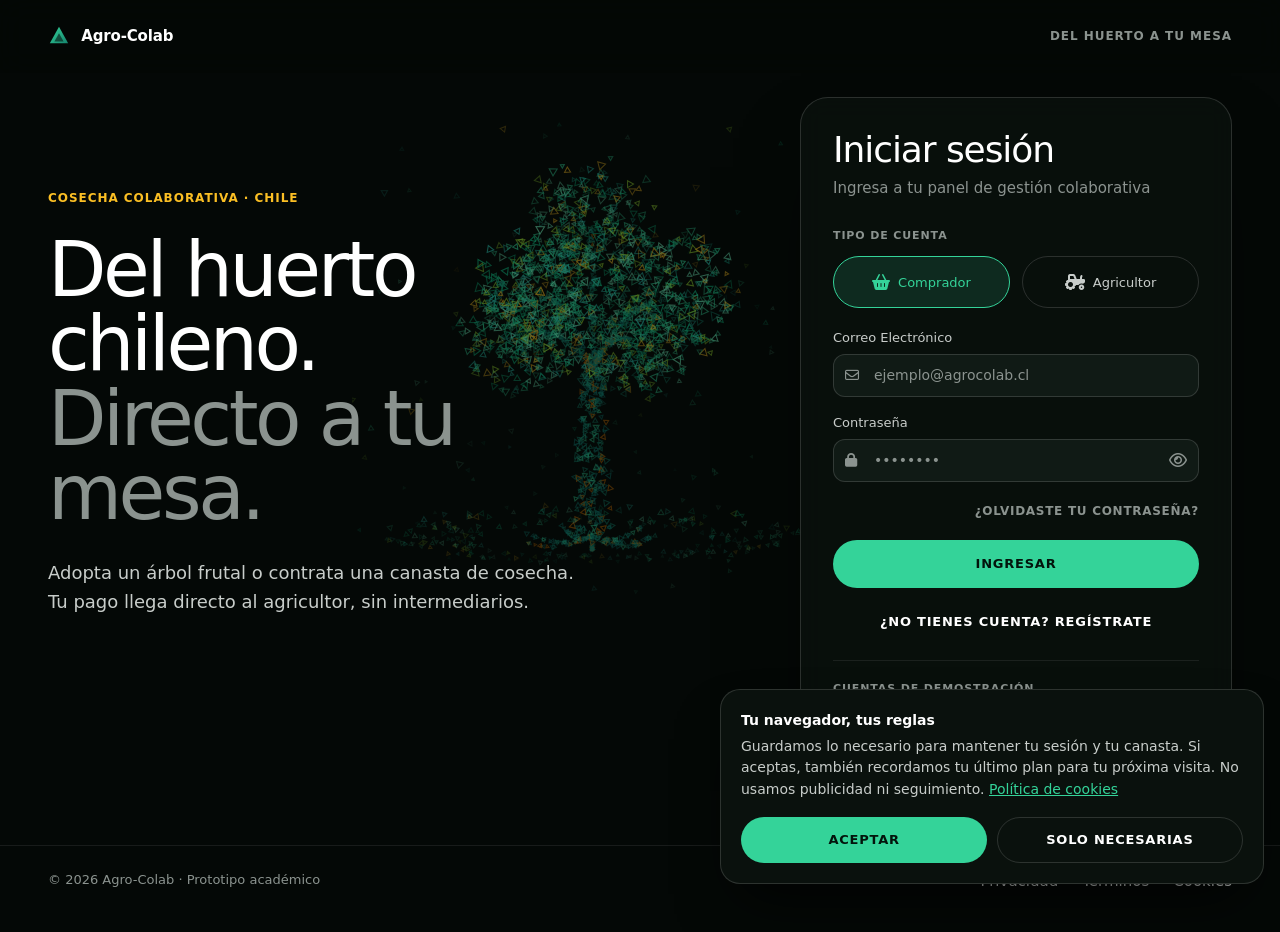
==== commit ada7722b: "feat: Códigos HTTP correctos, capas separadas y entregables del Hito 2" ====
--- a/frontend/index.html
+++ b/frontend/index.html
@@ -21,30 +21,30 @@
   <link rel="preconnect" href="https://fonts.googleapis.com">
   <link rel="preconnect" href="https://fonts.gstatic.com" crossorigin>
   <link rel="stylesheet" href="https://fonts.googleapis.com/css2?family=Inter:wght@300;400;500;600&family=Plus+Jakarta+Sans:wght@400;500;600;700;800&display=swap">
-  <link rel="stylesheet" href="css/styles.css?v=20261102a">
-  <link rel="stylesheet" href="css/tailwind.css?v=20261102a">
-  <script src="js/config.js?v=20261102a" defer></script>
-  <script src="js/sitio.js?v=20261102a" defer></script>
-  <script src="js/ui.js?v=20261102a" defer></script>
-  <script src="js/dialogo.js?v=20261102a" defer></script>
-  <script src="js/api.js?v=20261102a" defer></script>
-  <script src="js/auth.js?v=20261102a" defer></script>
-  <script src="js/pago.js?v=20261102a" defer></script>
-  <script src="js/parcelas.js?v=20261102a" defer></script>
-  <script src="js/catalogo.js?v=20261102a" defer></script>
-  <script src="js/agricultor.js?v=20261102a" defer></script>
-  <script src="js/graficos.js?v=20261102a" defer></script>
-  <script src="js/perfil.js?v=20261102a" defer></script>
-  <script src="js/autocomplete.js?v=20261102a" defer></script>
-  <script src="js/dashboard.js?v=20261102a" defer></script>
-  <script src="js/efectos.js?v=20261102a" defer></script>
-  <script src="js/constelacion.js?v=20261102a" defer></script>
-  <script src="js/views.js?v=20261102a" defer></script>
-  <script src="js/login.js?v=20261102a" defer></script>
-  <script src="js/recuperacion.js?v=20261102a" defer></script>
-  <script src="js/admin.js?v=20261102a" defer></script>
-  <script src="js/acciones.js?v=20261102a" defer></script>
-  <script src="js/app.js?v=20261102a" defer></script>
+  <link rel="stylesheet" href="css/styles.css?v=20261104a">
+  <link rel="stylesheet" href="css/tailwind.css?v=20261104a">
+  <script src="js/config.js?v=20261104a" defer></script>
+  <script src="js/sitio.js?v=20261104a" defer></script>
+  <script src="js/ui.js?v=20261104a" defer></script>
+  <script src="js/dialogo.js?v=20261104a" defer></script>
+  <script src="js/api.js?v=20261104a" defer></script>
+  <script src="js/auth.js?v=20261104a" defer></script>
+  <script src="js/pago.js?v=20261104a" defer></script>
+  <script src="js/parcelas.js?v=20261104a" defer></script>
+  <script src="js/catalogo.js?v=20261104a" defer></script>
+  <script src="js/agricultor.js?v=20261104a" defer></script>
+  <script src="js/graficos.js?v=20261104a" defer></script>
+  <script src="js/perfil.js?v=20261104a" defer></script>
+  <script src="js/autocomplete.js?v=20261104a" defer></script>
+  <script src="js/dashboard.js?v=20261104a" defer></script>
+  <script src="js/efectos.js?v=20261104a" defer></script>
+  <script src="js/constelacion.js?v=20261104a" defer></script>
+  <script src="js/views.js?v=20261104a" defer></script>
+  <script src="js/login.js?v=20261104a" defer></script>
+  <script src="js/recuperacion.js?v=20261104a" defer></script>
+  <script src="js/admin.js?v=20261104a" defer></script>
+  <script src="js/acciones.js?v=20261104a" defer></script>
+  <script src="js/app.js?v=20261104a" defer></script>
 </head>
 <body class="text-stone-800 antialiased">
   <div class="barra-progreso" aria-hidden="true"></div>
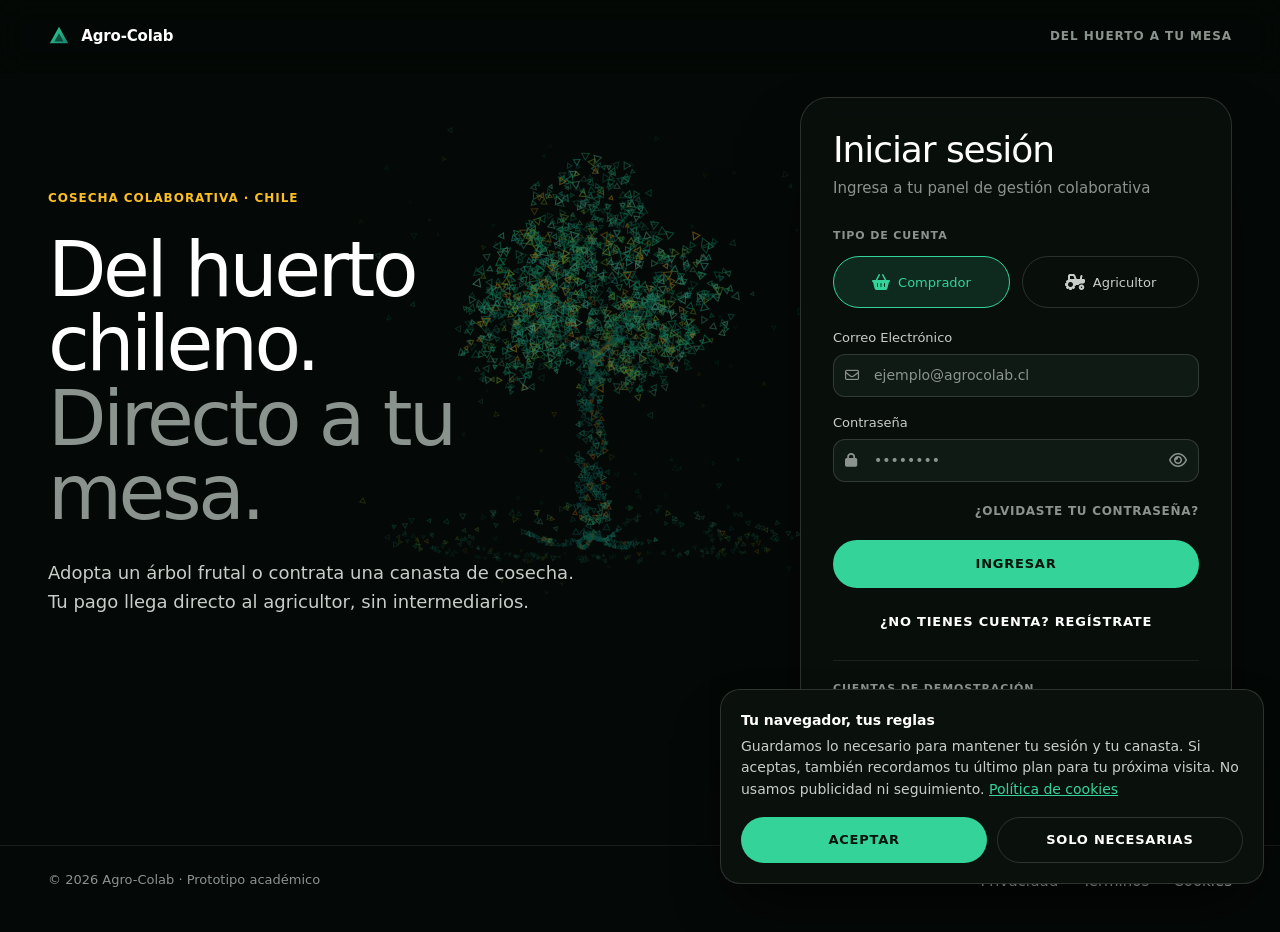
==== commit 4384ccdb: "feat: degradé al bajar, endurecimiento de seguridad y contraseña para eliminar la cuenta - El tema d" ====
--- a/frontend/index.html
+++ b/frontend/index.html
@@ -15,36 +15,36 @@
   <meta http-equiv="Content-Security-Policy" content="default-src 'self'; script-src 'self'; style-src 'self' 'unsafe-inline' https://fonts.googleapis.com https://cdnjs.cloudflare.com; font-src 'self' https://fonts.gstatic.com https://cdnjs.cloudflare.com; img-src 'self' data: https://upload.wikimedia.org https://images.unsplash.com; connect-src 'self' http://127.0.0.1:8000 https://agro-colab.onrender.com https://photon.komoot.io; object-src 'none'; base-uri 'self'; form-action 'self'">
   <meta name="referrer" content="strict-origin-when-cross-origin">
   <title>Agro-Colab | Cosecha Colaborativa</title>
-  <link rel="stylesheet" href="https://cdnjs.cloudflare.com/ajax/libs/font-awesome/6.4.0/css/all.min.css">
+  <link rel="stylesheet" href="https://cdnjs.cloudflare.com/ajax/libs/font-awesome/6.4.0/css/all.min.css" integrity="sha512-iecdLmaskl7CVkqkXNQ/ZH/XLlvWZOJyj7Yy7tcenmpD1ypASozpmT/E0iPtmFIB46ZmdtAc9eNBvH0H/ZpiBw==" crossorigin="anonymous" referrerpolicy="no-referrer">
   <!-- ?v= obliga a descargar de nuevo CSS y JS tras cada cambio (GitHub Pages
        los cachea 10 min). Actualizar la fecha al publicar cambios. -->
   <link rel="preconnect" href="https://fonts.googleapis.com">
   <link rel="preconnect" href="https://fonts.gstatic.com" crossorigin>
   <link rel="stylesheet" href="https://fonts.googleapis.com/css2?family=Inter:wght@300;400;500;600&family=Plus+Jakarta+Sans:wght@400;500;600;700;800&display=swap">
-  <link rel="stylesheet" href="css/styles.css?v=20261104a">
-  <link rel="stylesheet" href="css/tailwind.css?v=20261104a">
-  <script src="js/config.js?v=20261104a" defer></script>
-  <script src="js/sitio.js?v=20261104a" defer></script>
-  <script src="js/ui.js?v=20261104a" defer></script>
-  <script src="js/dialogo.js?v=20261104a" defer></script>
-  <script src="js/api.js?v=20261104a" defer></script>
-  <script src="js/auth.js?v=20261104a" defer></script>
-  <script src="js/pago.js?v=20261104a" defer></script>
-  <script src="js/parcelas.js?v=20261104a" defer></script>
-  <script src="js/catalogo.js?v=20261104a" defer></script>
-  <script src="js/agricultor.js?v=20261104a" defer></script>
-  <script src="js/graficos.js?v=20261104a" defer></script>
-  <script src="js/perfil.js?v=20261104a" defer></script>
-  <script src="js/autocomplete.js?v=20261104a" defer></script>
-  <script src="js/dashboard.js?v=20261104a" defer></script>
-  <script src="js/efectos.js?v=20261104a" defer></script>
-  <script src="js/constelacion.js?v=20261104a" defer></script>
-  <script src="js/views.js?v=20261104a" defer></script>
-  <script src="js/login.js?v=20261104a" defer></script>
-  <script src="js/recuperacion.js?v=20261104a" defer></script>
-  <script src="js/admin.js?v=20261104a" defer></script>
-  <script src="js/acciones.js?v=20261104a" defer></script>
-  <script src="js/app.js?v=20261104a" defer></script>
+  <link rel="stylesheet" href="css/styles.css?v=20261109a">
+  <link rel="stylesheet" href="css/tailwind.css?v=20261109a">
+  <script src="js/config.js?v=20261109a" defer></script>
+  <script src="js/sitio.js?v=20261109a" defer></script>
+  <script src="js/ui.js?v=20261109a" defer></script>
+  <script src="js/dialogo.js?v=20261109a" defer></script>
+  <script src="js/api.js?v=20261109a" defer></script>
+  <script src="js/auth.js?v=20261109a" defer></script>
+  <script src="js/pago.js?v=20261109a" defer></script>
+  <script src="js/parcelas.js?v=20261109a" defer></script>
+  <script src="js/catalogo.js?v=20261109a" defer></script>
+  <script src="js/agricultor.js?v=20261109a" defer></script>
+  <script src="js/graficos.js?v=20261109a" defer></script>
+  <script src="js/perfil.js?v=20261109a" defer></script>
+  <script src="js/autocomplete.js?v=20261109a" defer></script>
+  <script src="js/dashboard.js?v=20261109a" defer></script>
+  <script src="js/efectos.js?v=20261109a" defer></script>
+  <script src="js/constelacion.js?v=20261109a" defer></script>
+  <script src="js/views.js?v=20261109a" defer></script>
+  <script src="js/login.js?v=20261109a" defer></script>
+  <script src="js/recuperacion.js?v=20261109a" defer></script>
+  <script src="js/admin.js?v=20261109a" defer></script>
+  <script src="js/acciones.js?v=20261109a" defer></script>
+  <script src="js/app.js?v=20261109a" defer></script>
 </head>
 <body class="text-stone-800 antialiased">
   <div class="barra-progreso" aria-hidden="true"></div>
--- a/frontend/css/styles.css
+++ b/frontend/css/styles.css
@@ -1341,39 +1341,50 @@
    para la acción, ámbar para las etiquetas y verde profundo de fondo.
    Todo vive bajo .tema-comprador para no afectar al panel del agricultor.
    ===================================================================== */
-/* --luz (0 o 1) la fija efectos.js: arriba todo es oscuro y, al bajar más
-   allá de la portada, la página "se ilumina" hacia la paleta clara con un
-   fundido. Cada color es una mezcla entre su versión oscura y su versión
-   clara. Se anima en el tiempo y no ligado al scroll: con una mezcla
-   continua, a mitad de camino fondo y texto quedaban ambos grises.
-   La versión clara es un piedra apagado, no blanco: el salto desde el
-   negro encandilaba al bajar rápido de noche. */
+/* --luz (0 a 1) la fija efectos.js según cuánto se bajó: arriba todo es
+   oscuro y, a lo largo de casi una pantalla de recorrido, la página se va
+   aclarando como un degradé hacia la paleta clara. Los fondos siguen a
+   --luz de forma continua; los textos siguen a --luz-texto (0 o 1), que
+   cambia a mitad de camino con un fundido corto: así, con el fondo gris
+   del medio, el texto nunca queda también gris e ilegible.
+   La transición sobre --luz suaviza los saltos al bajar rápido (rueda,
+   teclado o un "fling" en el celular) para que nunca encandile.
+   La versión clara es un piedra apagado, no blanco. */
 @property --luz {
   syntax: "<number>";
   inherits: true;
   initial-value: 0;
 }
 
+@property --luz-texto {
+  syntax: "<number>";
+  inherits: true;
+  initial-value: 0;
+}
+
 html {
-  transition: --luz 1.8s cubic-bezier(0.4, 0, 0.2, 1);
+  transition:
+    --luz 1.2s cubic-bezier(0.25, 0.1, 0.25, 1),
+    --luz-texto 0.6s cubic-bezier(0.4, 0, 0.2, 1);
 }
 
 .tema-comprador {
   --tc-mezcla: calc((1 - var(--luz, 0)) * 100%);
+  --tc-mezcla-texto: calc((1 - var(--luz-texto, 0)) * 100%);
   --tc-vacio: color-mix(in srgb, #040806 var(--tc-mezcla), #dcdad1);
   --tc-superficie: color-mix(in srgb, #0a110d var(--tc-mezcla), #e8e6de);
   --tc-superficie-2: color-mix(in srgb, #101a15 var(--tc-mezcla), #d0cec4);
   --tc-linea: color-mix(in srgb, rgba(255, 255, 255, 0.08) var(--tc-mezcla), rgba(28, 25, 23, 0.1));
   --tc-linea-fuerte: color-mix(in srgb, rgba(255, 255, 255, 0.14) var(--tc-mezcla), rgba(28, 25, 23, 0.18));
-  --tc-texto: color-mix(in srgb, #ffffff var(--tc-mezcla), #0c1410);
-  --tc-texto-2: color-mix(in srgb, #c8cdca var(--tc-mezcla), #3d4842);
-  --tc-texto-3: color-mix(in srgb, #8b938f var(--tc-mezcla), #67716b);
-  --tc-accion: color-mix(in srgb, #34d399 var(--tc-mezcla), #047857);
-  --tc-accion-hover: color-mix(in srgb, #6ee7b7 var(--tc-mezcla), #065f46);
-  --tc-sobre-accion: color-mix(in srgb, #03140c var(--tc-mezcla), #ffffff);
-  --tc-acento: color-mix(in srgb, #fbbf24 var(--tc-mezcla), #b45309);
+  --tc-texto: color-mix(in srgb, #ffffff var(--tc-mezcla-texto), #0c1410);
+  --tc-texto-2: color-mix(in srgb, #c8cdca var(--tc-mezcla-texto), #3d4842);
+  --tc-texto-3: color-mix(in srgb, #8b938f var(--tc-mezcla-texto), #67716b);
+  --tc-accion: color-mix(in srgb, #34d399 var(--tc-mezcla-texto), #047857);
+  --tc-accion-hover: color-mix(in srgb, #6ee7b7 var(--tc-mezcla-texto), #065f46);
+  --tc-sobre-accion: color-mix(in srgb, #03140c var(--tc-mezcla-texto), #ffffff);
+  --tc-acento: color-mix(in srgb, #fbbf24 var(--tc-mezcla-texto), #b45309);
   --tc-profundo: #15846e;
-  --tc-peligro: color-mix(in srgb, #fca5a5 var(--tc-mezcla), #b91c1c);
+  --tc-peligro: color-mix(in srgb, #fca5a5 var(--tc-mezcla-texto), #b91c1c);
   --tc-fuente: "Inter", ui-sans-serif, system-ui, -apple-system, "Segoe UI", Roboto, sans-serif;
 
   background-color: var(--tc-vacio);
@@ -2885,6 +2896,7 @@
 /* El login es siempre oscuro: no se ilumina al bajar en el celular */
 .login {
   --luz: 0;
+  --luz-texto: 0;
   display: flex;
   flex-direction: column;
   min-height: 100vh;
@@ -3209,6 +3221,17 @@
   border-top: 1px solid var(--tc-linea);
   font-size: 0.875rem;
 }
+
+.dialogo__campo {
+  display: flex;
+  flex-direction: column;
+  gap: 0.5rem;
+  margin-top: 1.25rem;
+  font-size: 0.875rem;
+  color: var(--tc-texto-2);
+}
+
+.dialogo__campo.hidden { display: none; }
 
 .dialogo__datos dt { color: var(--tc-texto-3); }
 .dialogo__datos dd { color: var(--tc-texto); overflow-wrap: anywhere; }
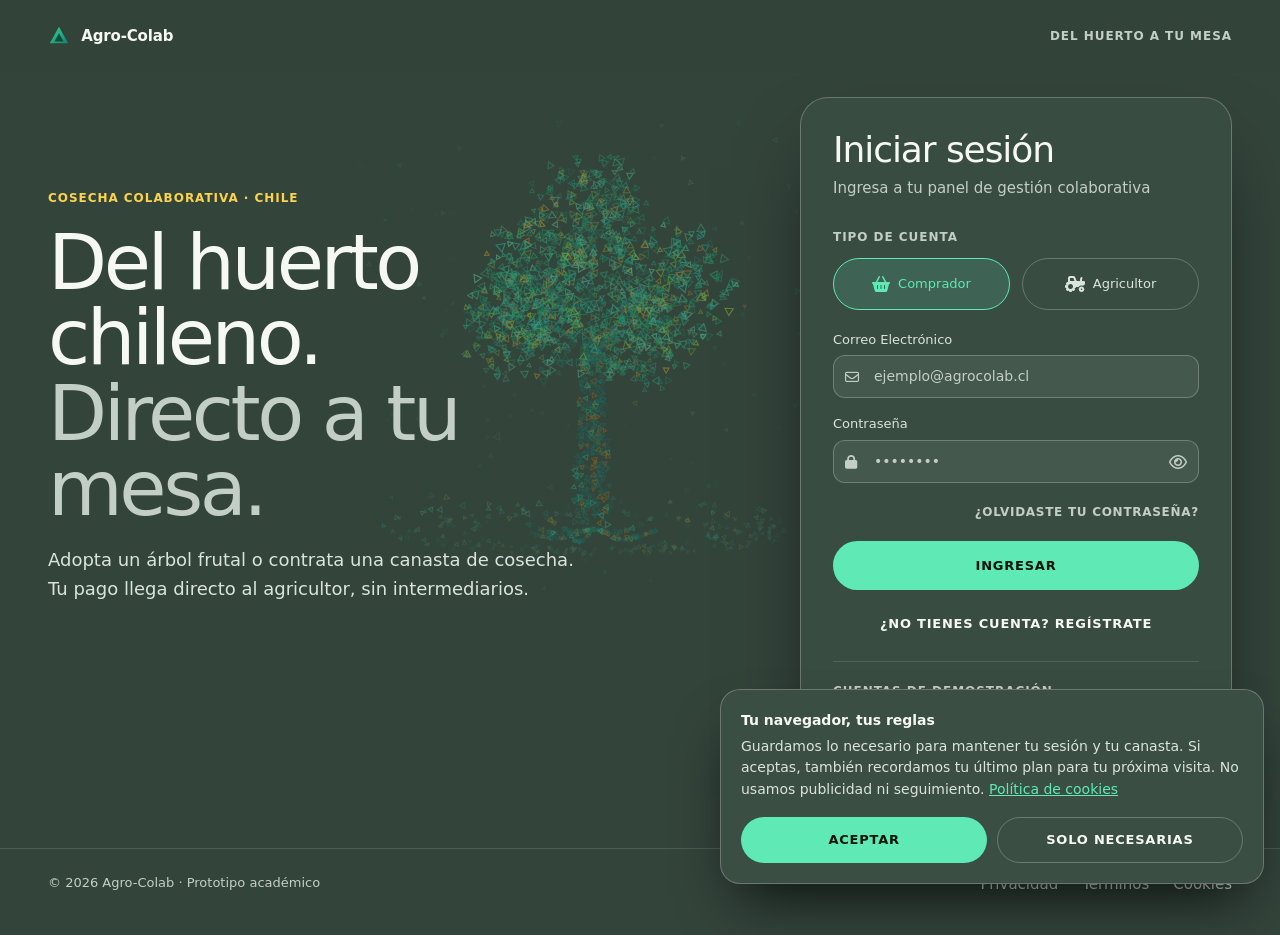
==== commit c06da917: "Correcciones de seguridad de la auditoria, pago unico de canasta, despacho con celular y codigo post" ====
--- a/frontend/index.html
+++ b/frontend/index.html
@@ -3,7 +3,7 @@
 <head>
   <meta charset="UTF-8">
   <meta name="viewport" content="width=device-width, initial-scale=1.0">
-  <meta name="theme-color" content="#040806">
+  <meta name="theme-color" content="#33443b">
   <!-- Content-Security-Policy: solo se cargan recursos de los dominios que la
        app usa. Si se colara un XSS, no podría enviar datos a otro servidor
        (connect-src / img-src) ni cargar scripts externos. script-src no
@@ -12,7 +12,7 @@
        Tailwind se sirve compilado desde el propio sitio (css/tailwind.css).
        'unsafe-inline' queda solo en style-src, por los atributos style=""
        (un estilo no puede ejecutar código). -->
-  <meta http-equiv="Content-Security-Policy" content="default-src 'self'; script-src 'self'; style-src 'self' 'unsafe-inline' https://fonts.googleapis.com https://cdnjs.cloudflare.com; font-src 'self' https://fonts.gstatic.com https://cdnjs.cloudflare.com; img-src 'self' data: https://upload.wikimedia.org https://images.unsplash.com; connect-src 'self' http://127.0.0.1:8000 https://agro-colab.onrender.com https://photon.komoot.io; object-src 'none'; base-uri 'self'; form-action 'self'">
+  <meta http-equiv="Content-Security-Policy" content="default-src 'self'; script-src 'self'; style-src 'self' 'unsafe-inline' https://fonts.googleapis.com https://cdnjs.cloudflare.com; font-src 'self' https://fonts.gstatic.com https://cdnjs.cloudflare.com; img-src 'self' data: https://upload.wikimedia.org; connect-src 'self' http://127.0.0.1:8000 https://agro-colab.onrender.com https://photon.komoot.io; object-src 'none'; base-uri 'self'; form-action 'self'">
   <meta name="referrer" content="strict-origin-when-cross-origin">
   <title>Agro-Colab | Cosecha Colaborativa</title>
   <link rel="stylesheet" href="https://cdnjs.cloudflare.com/ajax/libs/font-awesome/6.4.0/css/all.min.css" integrity="sha512-iecdLmaskl7CVkqkXNQ/ZH/XLlvWZOJyj7Yy7tcenmpD1ypASozpmT/E0iPtmFIB46ZmdtAc9eNBvH0H/ZpiBw==" crossorigin="anonymous" referrerpolicy="no-referrer">
@@ -21,30 +21,30 @@
   <link rel="preconnect" href="https://fonts.googleapis.com">
   <link rel="preconnect" href="https://fonts.gstatic.com" crossorigin>
   <link rel="stylesheet" href="https://fonts.googleapis.com/css2?family=Inter:wght@300;400;500;600&family=Plus+Jakarta+Sans:wght@400;500;600;700;800&display=swap">
-  <link rel="stylesheet" href="css/styles.css?v=20261109a">
-  <link rel="stylesheet" href="css/tailwind.css?v=20261109a">
-  <script src="js/config.js?v=20261109a" defer></script>
-  <script src="js/sitio.js?v=20261109a" defer></script>
-  <script src="js/ui.js?v=20261109a" defer></script>
-  <script src="js/dialogo.js?v=20261109a" defer></script>
-  <script src="js/api.js?v=20261109a" defer></script>
-  <script src="js/auth.js?v=20261109a" defer></script>
-  <script src="js/pago.js?v=20261109a" defer></script>
-  <script src="js/parcelas.js?v=20261109a" defer></script>
-  <script src="js/catalogo.js?v=20261109a" defer></script>
-  <script src="js/agricultor.js?v=20261109a" defer></script>
-  <script src="js/graficos.js?v=20261109a" defer></script>
-  <script src="js/perfil.js?v=20261109a" defer></script>
-  <script src="js/autocomplete.js?v=20261109a" defer></script>
-  <script src="js/dashboard.js?v=20261109a" defer></script>
-  <script src="js/efectos.js?v=20261109a" defer></script>
-  <script src="js/constelacion.js?v=20261109a" defer></script>
-  <script src="js/views.js?v=20261109a" defer></script>
-  <script src="js/login.js?v=20261109a" defer></script>
-  <script src="js/recuperacion.js?v=20261109a" defer></script>
-  <script src="js/admin.js?v=20261109a" defer></script>
-  <script src="js/acciones.js?v=20261109a" defer></script>
-  <script src="js/app.js?v=20261109a" defer></script>
+  <link rel="stylesheet" href="css/styles.css?v=20261110e">
+  <link rel="stylesheet" href="css/tailwind.css?v=20261110e">
+  <script src="js/config.js?v=20261110e" defer></script>
+  <script src="js/sitio.js?v=20261110e" defer></script>
+  <script src="js/ui.js?v=20261110e" defer></script>
+  <script src="js/dialogo.js?v=20261110e" defer></script>
+  <script src="js/api.js?v=20261110e" defer></script>
+  <script src="js/auth.js?v=20261110e" defer></script>
+  <script src="js/pago.js?v=20261110e" defer></script>
+  <script src="js/parcelas.js?v=20261110e" defer></script>
+  <script src="js/catalogo.js?v=20261110e" defer></script>
+  <script src="js/agricultor.js?v=20261110e" defer></script>
+  <script src="js/graficos.js?v=20261110e" defer></script>
+  <script src="js/perfil.js?v=20261110e" defer></script>
+  <script src="js/autocomplete.js?v=20261110e" defer></script>
+  <script src="js/dashboard.js?v=20261110e" defer></script>
+  <script src="js/efectos.js?v=20261110e" defer></script>
+  <script src="js/constelacion.js?v=20261110e" defer></script>
+  <script src="js/views.js?v=20261110e" defer></script>
+  <script src="js/login.js?v=20261110e" defer></script>
+  <script src="js/recuperacion.js?v=20261110e" defer></script>
+  <script src="js/admin.js?v=20261110e" defer></script>
+  <script src="js/acciones.js?v=20261110e" defer></script>
+  <script src="js/app.js?v=20261110e" defer></script>
 </head>
 <body class="text-stone-800 antialiased">
   <div class="barra-progreso" aria-hidden="true"></div>
@@ -133,7 +133,7 @@
                   placeholder="••••••••"
                   class="input input-con-icono"
                 >
-                <button type="button" data-accion="login.togglePassword" data-args='["password", "$el"]' class="absolute inset-y-0 right-0 flex items-center pr-3 text-stone-400 hover:text-stone-600">
+                <button type="button" data-accion="login.togglePassword" data-args='["password", "$el"]' aria-label="Mostrar u ocultar la contraseña" class="absolute inset-y-0 right-0 flex items-center pr-3 text-stone-400 hover:text-stone-600">
                   <i class="fa-regular fa-eye"></i>
                 </button>
               </div>
@@ -320,7 +320,7 @@
             de cosecha con entrega programada. Tu pago llega directo al agricultor.
           </p>
           <div class="tc-acciones">
-            <button type="button" class="tc-boton" data-accion="parcelas.establecerLinea" data-args='["adopcion"]'>
+            <button type="button" class="tc-boton" data-accion="parcelas.establecerLinea" data-args='["adopcion", "seccion-parcelas"]'>
               Adoptar un árbol
             </button>
             <button type="button" class="tc-enlace" data-accion="parcelas.establecerLinea" data-args='["abastecimiento"]'>
@@ -402,7 +402,7 @@
             <button type="button" class="tc-enlace" data-plan-adopcion="Básico">Ver árboles <i class="fa-solid fa-arrow-right"></i></button>
           </article>
 
-          <article class="plan-adopcion-card tc-plan--destacado" data-reveal="zoom" style="--reveal-delay:150ms">
+          <article class="plan-adopcion-card tc-plan--destacado" data-reveal="zoom" style="--reveal-delay:80ms">
             <p class="tc-etiqueta">Plan Intermedio · Más equilibrado</p>
             <h3 class="tc-plan__nombre">Cosecha en común</h3>
             <p class="tc-plan__cifra">1/3<small>de la cosecha</small></p>
@@ -414,7 +414,7 @@
             <button type="button" class="tc-enlace" data-plan-adopcion="Intermedio">Ver árboles <i class="fa-solid fa-arrow-right"></i></button>
           </article>
 
-          <article class="plan-adopcion-card" data-reveal="right" style="--reveal-delay:300ms">
+          <article class="plan-adopcion-card" data-reveal="right" style="--reveal-delay:160ms">
             <p class="tc-etiqueta tc-etiqueta--gris">Plan Premium</p>
             <h3 class="tc-plan__nombre">Dueño exclusivo</h3>
             <p class="tc-plan__cifra">100%<small>para ti</small></p>
@@ -477,7 +477,7 @@
             </button>
           </article>
 
-          <article class="tc-plan tc-plan--destacado" data-reveal="zoom" style="--reveal-delay:150ms">
+          <article class="tc-plan tc-plan--destacado" data-reveal="zoom" style="--reveal-delay:80ms">
             <p class="tc-etiqueta">Plan Familiar · El más elegido</p>
             <h3 class="tc-plan__nombre">Cosecha Completa Familiar</h3>
             <p class="tc-plan__cifra">$34.900<small>/ quincenal</small></p>
@@ -491,7 +491,7 @@
             </button>
           </article>
 
-          <article class="tc-plan" data-reveal="right" style="--reveal-delay:300ms">
+          <article class="tc-plan" data-reveal="right" style="--reveal-delay:160ms">
             <p class="tc-etiqueta tc-etiqueta--gris">Plan B2B · Uso comercial</p>
             <h3 class="tc-plan__nombre">Lote Gastronómico</h3>
             <p class="tc-plan__cifra">$89.000<small>/ mes</small></p>
@@ -582,29 +582,10 @@
             </div>
           </div>
 
+
           <div>
             <label class="block text-xs font-bold text-stone-700 uppercase tracking-wider mb-2">
-              2. Contacto de Entrega
-            </label>
-            <div class="grid grid-cols-1 sm:grid-cols-3 gap-4">
-              <div>
-                <label for="dest-nombre" class="block text-xs font-semibold text-stone-700 mb-1">Nombre y Apellido</label>
-                <input type="text" id="dest-nombre" required placeholder="Tu nombre" class="input">
-              </div>
-              <div>
-                <label for="dest-tel" class="block text-xs font-semibold text-stone-700 mb-1">Teléfono / WhatsApp</label>
-                <input type="tel" id="dest-tel" required placeholder="+56 9 1234 5678" class="input">
-              </div>
-              <div>
-                <label for="dest-email" class="block text-xs font-semibold text-stone-700 mb-1">Correo Electrónico</label>
-                <input type="email" id="dest-email" required placeholder="correo@ejemplo.cl" class="input">
-              </div>
-            </div>
-          </div>
-
-          <div>
-            <label class="block text-xs font-bold text-stone-700 uppercase tracking-wider mb-2">
-              3. Dirección Física y Frecuencia de Despacho
+              2. Dirección Física y Frecuencia de Despacho
             </label>
             <div class="grid grid-cols-1 sm:grid-cols-3 gap-4 mb-4">
               <div class="sm:col-span-2">
@@ -621,6 +602,33 @@
               </div>
             </div>
 
+            <div class="grid grid-cols-1 sm:grid-cols-3 gap-4 mb-4">
+              <div class="sm:col-span-2">
+                <label for="dest-celular" class="block text-xs font-semibold text-stone-700 mb-1">Número celular</label>
+                <div class="campo-celular">
+                  <select id="dest-codigo-pais" aria-label="Código de país" autocomplete="tel-country-code" class="input">
+                  <option value="+56">Chile +56</option>
+                  <option value="+54">Argentina +54</option>
+                  <option value="+591">Bolivia +591</option>
+                  <option value="+55">Brasil +55</option>
+                  <option value="+57">Colombia +57</option>
+                  <option value="+593">Ecuador +593</option>
+                  <option value="+34">España +34</option>
+                  <option value="+1">EE. UU. +1</option>
+                  <option value="+52">México +52</option>
+                  <option value="+595">Paraguay +595</option>
+                  <option value="+51">Perú +51</option>
+                  <option value="+598">Uruguay +598</option>
+                  <option value="+58">Venezuela +58</option>
+                  </select>
+                  <input type="tel" id="dest-celular" required inputmode="tel" autocomplete="tel-national" placeholder="9 1234 5678" class="input">
+                </div>
+              </div>
+              <div>
+                <label for="dest-postal" class="block text-xs font-semibold text-stone-700 mb-1">Código postal</label>
+                <input type="text" id="dest-postal" required inputmode="numeric" autocomplete="postal-code" maxlength="7" placeholder="8320000" class="input">
+              </div>
+            </div>
             <div>
               <label for="dest-frecuencia" class="block text-xs font-semibold text-stone-700 mb-1">Frecuencia del Despacho</label>
               <select id="dest-frecuencia" class="input">
@@ -925,7 +933,7 @@
                 </div>
                 <div>
                   <label for="arbol-cupos" class="campo-etiqueta">Cupos totales</label>
-                  <input type="number" id="arbol-cupos" required min="1" value="5" class="input">
+                  <input type="number" id="arbol-cupos" required min="1" value="5" readonly class="input">
                 </div>
               </div>
             </fieldset>
@@ -1238,7 +1246,7 @@
         </div>
         <div>
           <label class="block text-xs font-bold text-stone-700 uppercase tracking-wider mb-1">Cupos Totales</label>
-          <input type="number" id="editar-cupos" required min="1" class="input">
+          <input type="number" id="editar-cupos" required min="1" readonly class="input">
         </div>
         <div>
           <label class="block text-xs font-bold text-stone-700 uppercase tracking-wider mb-1">Precio Mensual (CLP)</label>
@@ -1326,10 +1334,22 @@
         <section class="perfil-seccion perfil-peligro">
           <div>
             <p class="tc-etiqueta perfil-peligro__titulo">Zona de peligro</p>
-            <p class="tc-cuerpo-sm" style="margin-top:.5rem">Elimina tu cuenta y todos tus datos de forma permanente.</p>
+            <p class="tc-cuerpo-sm" style="margin-top:.5rem">Elimina tu cuenta y tus datos de forma permanente. Confirma con tu contraseña.</p>
+            <input type="password" id="perfil-eliminar-password" autocomplete="current-password" placeholder="Tu contraseña" aria-label="Contraseña para eliminar la cuenta" class="input" style="margin-top:.75rem">
           </div>
           <button type="button" data-accion="perfil.eliminarCuenta" class="perfil-eliminar">
             Eliminar cuenta
+          </button>
+        </section>
+
+        <!-- Derecho de acceso y portabilidad (Ley 21.719) -->
+        <section class="perfil-seccion">
+          <div>
+            <p class="tc-etiqueta">Tus datos</p>
+            <p class="tc-cuerpo-sm" style="margin-top:.5rem">Descarga una copia de tu cuenta, tus adopciones, tus pedidos y tus pagos.</p>
+          </div>
+          <button type="button" data-accion="perfil.exportarDatos" class="tc-boton tc-boton--contorno">
+            Descargar mis datos
           </button>
         </section>
       </div>
@@ -1638,25 +1658,8 @@
               </div>
             </div>
           </div>
-          <div id="modal-bloque-contacto">
-            <label class="block text-xs font-bold text-stone-700 uppercase tracking-wider mb-2">2. Contacto de Entrega</label>
-            <div class="grid grid-cols-1 sm:grid-cols-3 gap-4">
-              <div>
-                <label for="modal-dest-nombre" class="block text-xs font-semibold text-stone-700 mb-1">Nombre y Apellido</label>
-                <input type="text" id="modal-dest-nombre" required placeholder="Tu nombre" class="input">
-              </div>
-              <div>
-                <label for="modal-dest-tel" class="block text-xs font-semibold text-stone-700 mb-1">Teléfono / WhatsApp</label>
-                <input type="tel" id="modal-dest-tel" required placeholder="+56 9 1234 5678" class="input">
-              </div>
-              <div>
-                <label for="modal-dest-email" class="block text-xs font-semibold text-stone-700 mb-1">Correo Electrónico</label>
-                <input type="email" id="modal-dest-email" required placeholder="correo@ejemplo.cl" class="input">
-              </div>
-            </div>
-          </div>
           <div>
-            <label class="block text-xs font-bold text-stone-700 uppercase tracking-wider mb-2">3. Dirección Física y Frecuencia de Despacho</label>
+            <label class="block text-xs font-bold text-stone-700 uppercase tracking-wider mb-2">2. Dirección Física y Frecuencia de Despacho</label>
             <div class="grid grid-cols-1 sm:grid-cols-3 gap-4 mb-4">
               <div class="sm:col-span-2">
                 <label for="modal-dest-direccion" class="block text-xs font-semibold text-stone-700 mb-1">Dirección (Calle, Número, Depto/Oficina)</label>
@@ -1671,6 +1674,33 @@
                 <input type="text" id="modal-dest-comuna" required placeholder="Maipú, Curicó, etc." class="input">
               </div>
             </div>
+            <div class="grid grid-cols-1 sm:grid-cols-3 gap-4 mb-4">
+              <div class="sm:col-span-2">
+                <label for="modal-dest-celular" class="block text-xs font-semibold text-stone-700 mb-1">Número celular</label>
+                <div class="campo-celular">
+                  <select id="modal-dest-codigo-pais" aria-label="Código de país" autocomplete="tel-country-code" class="input">
+                  <option value="+56">Chile +56</option>
+                  <option value="+54">Argentina +54</option>
+                  <option value="+591">Bolivia +591</option>
+                  <option value="+55">Brasil +55</option>
+                  <option value="+57">Colombia +57</option>
+                  <option value="+593">Ecuador +593</option>
+                  <option value="+34">España +34</option>
+                  <option value="+1">EE. UU. +1</option>
+                  <option value="+52">México +52</option>
+                  <option value="+595">Paraguay +595</option>
+                  <option value="+51">Perú +51</option>
+                  <option value="+598">Uruguay +598</option>
+                  <option value="+58">Venezuela +58</option>
+                  </select>
+                  <input type="tel" id="modal-dest-celular" required inputmode="tel" autocomplete="tel-national" placeholder="9 1234 5678" class="input">
+                </div>
+              </div>
+              <div>
+                <label for="modal-dest-postal" class="block text-xs font-semibold text-stone-700 mb-1">Código postal</label>
+                <input type="text" id="modal-dest-postal" required inputmode="numeric" autocomplete="postal-code" maxlength="7" placeholder="8320000" class="input">
+              </div>
+            </div>
             <div>
               <label for="modal-dest-frecuencia" class="block text-xs font-semibold text-stone-700 mb-1">Frecuencia del Despacho</label>
               <select id="modal-dest-frecuencia" class="input">
--- a/frontend/css/styles.css
+++ b/frontend/css/styles.css
@@ -35,7 +35,7 @@
 body {
   font-family: "Plus Jakarta Sans", ui-sans-serif, system-ui, -apple-system, "Segoe UI", Roboto, sans-serif;
   -webkit-font-smoothing: antialiased;
-  background-color: #f6f4ee;
+  background-color: var(--tc-vacio);
 }
 
 h1, h2, h3, h4 {
@@ -218,7 +218,7 @@
   border-radius: 9999px;
   background-color: var(--emerald-500);
   color: var(--emerald-950);
-  font-size: 0.625rem;
+  font-size: 0.75rem;
   font-weight: 900;
   letter-spacing: 0.05em;
   text-transform: uppercase;
@@ -230,7 +230,7 @@
   border-radius: 9999px;
   background-color: var(--stone-100);
   color: var(--stone-600);
-  font-size: 0.6875rem;
+  font-size: 0.75rem;
   font-weight: 600;
 }
 
@@ -511,7 +511,7 @@
   position: absolute;
   top: 0.875rem;
   z-index: 1;
-  font-size: 0.625rem;
+  font-size: 0.75rem;
   font-weight: 800;
   text-transform: uppercase;
   letter-spacing: 0.06em;
@@ -553,7 +553,7 @@
 }
 
 .arbol-card__especie {
-  font-size: 0.6875rem;
+  font-size: 0.75rem;
   font-weight: 600;
   color: var(--emerald-300);
   text-transform: uppercase;
@@ -677,7 +677,7 @@
 
 .eyebrow {
   display: inline-block;
-  font-size: 0.6875rem;
+  font-size: 0.75rem;
   font-weight: 800;
   text-transform: uppercase;
   letter-spacing: 0.12em;
@@ -708,7 +708,7 @@
   position: absolute;
   top: 0.75rem;
   right: 0.75rem;
-  font-size: 11px;
+  font-size: 0.75rem;
   font-weight: 600;
   padding: 0.25rem 0.625rem;
   border-radius: 9999px;
@@ -727,7 +727,7 @@
   position: absolute;
   bottom: 0.75rem;
   left: 0.75rem;
-  font-size: 11px;
+  font-size: 0.75rem;
   font-weight: 500;
   padding: 0.25rem 0.5rem;
   border-radius: 0.375rem;
@@ -869,7 +869,7 @@
   flex-direction: column;
   width: 100%;
   max-width: 28rem;
-  background-color: #f6f4ee;
+  background-color: var(--tc-vacio);
   box-shadow: -30px 0 60px -20px rgba(2, 44, 34, 0.5);
 }
 
@@ -940,7 +940,7 @@
   border-radius: 9999px;
   background-color: var(--amber-50);
   color: var(--amber-800);
-  font-size: 0.625rem;
+  font-size: 0.75rem;
   font-weight: 800;
   text-transform: uppercase;
   letter-spacing: 0.04em;
@@ -1211,7 +1211,7 @@
   border-radius: 9999px;
   background-color: var(--emerald-800);
   color: #fff;
-  font-size: 0.6875rem;
+  font-size: 0.75rem;
   line-height: 1.25rem;
 }
 
@@ -1251,7 +1251,7 @@
 .campo-etiqueta {
   display: block;
   margin-bottom: 0.4rem;
-  font-size: 0.6875rem;
+  font-size: 0.75rem;
   font-weight: 800;
   text-transform: uppercase;
   letter-spacing: 0.08em;
@@ -1311,7 +1311,7 @@
 
 .campo-ayuda {
   margin-top: 0.35rem;
-  font-size: 0.6875rem;
+  font-size: 0.75rem;
   color: var(--stone-400);
 }
 
@@ -1339,52 +1339,30 @@
    cuerpo liviano, etiquetas en mayúscula con un acento cálido y un único
    botón relleno por vista. Adaptado a la paleta de Agro-Colab: esmeralda
    para la acción, ámbar para las etiquetas y verde profundo de fondo.
-   Todo vive bajo .tema-comprador para no afectar al panel del agricultor.
+   Todo el sitio usa este tema, incluidos el panel del agricultor y el de monitoreo.
    ===================================================================== */
-/* --luz (0 a 1) la fija efectos.js según cuánto se bajó: arriba todo es
-   oscuro y, a lo largo de casi una pantalla de recorrido, la página se va
-   aclarando como un degradé hacia la paleta clara. Los fondos siguen a
-   --luz de forma continua; los textos siguen a --luz-texto (0 o 1), que
-   cambia a mitad de camino con un fundido corto: así, con el fondo gris
-   del medio, el texto nunca queda también gris e ilegible.
-   La transición sobre --luz suaviza los saltos al bajar rápido (rueda,
-   teclado o un "fling" en el celular) para que nunca encandile.
-   La versión clara es un piedra apagado, no blanco. */
-@property --luz {
-  syntax: "<number>";
-  inherits: true;
-  initial-value: 0;
-}
-
-@property --luz-texto {
-  syntax: "<number>";
-  inherits: true;
-  initial-value: 0;
-}
-
-html {
-  transition:
-    --luz 1.2s cubic-bezier(0.25, 0.1, 0.25, 1),
-    --luz-texto 0.6s cubic-bezier(0.4, 0, 0.2, 1);
+/* Una sola paleta para todo el sitio: un verde musgo intermedio, ni el negro de
+   la antigua portada ni el piedra claro de las secciones. Se define en :root
+   para que también la usen el fondo de la página y lo que queda fuera del tema.
+   Cada color de texto cumple al menos 4.5:1 sobre las tres superficies. */
+:root {
+  --tc-vacio: #33443b;
+  --tc-superficie: #3b4e44;
+  --tc-superficie-2: #44584d;
+  --tc-linea: rgba(255, 255, 255, 0.13);
+  --tc-linea-fuerte: rgba(255, 255, 255, 0.24);
+  --tc-texto: #f6f8f3;
+  --tc-texto-2: #dbe3dd;
+  --tc-texto-3: #c3cec7;
+  --tc-accion: #5ee9b5;
+  --tc-accion-hover: #8ff0cb;
+  --tc-sobre-accion: #03140c;
+  --tc-acento: #fcd34d;
+  --tc-profundo: #15846e;
+  --tc-peligro: #fecaca;
 }
 
 .tema-comprador {
-  --tc-mezcla: calc((1 - var(--luz, 0)) * 100%);
-  --tc-mezcla-texto: calc((1 - var(--luz-texto, 0)) * 100%);
-  --tc-vacio: color-mix(in srgb, #040806 var(--tc-mezcla), #dcdad1);
-  --tc-superficie: color-mix(in srgb, #0a110d var(--tc-mezcla), #e8e6de);
-  --tc-superficie-2: color-mix(in srgb, #101a15 var(--tc-mezcla), #d0cec4);
-  --tc-linea: color-mix(in srgb, rgba(255, 255, 255, 0.08) var(--tc-mezcla), rgba(28, 25, 23, 0.1));
-  --tc-linea-fuerte: color-mix(in srgb, rgba(255, 255, 255, 0.14) var(--tc-mezcla), rgba(28, 25, 23, 0.18));
-  --tc-texto: color-mix(in srgb, #ffffff var(--tc-mezcla-texto), #0c1410);
-  --tc-texto-2: color-mix(in srgb, #c8cdca var(--tc-mezcla-texto), #3d4842);
-  --tc-texto-3: color-mix(in srgb, #8b938f var(--tc-mezcla-texto), #67716b);
-  --tc-accion: color-mix(in srgb, #34d399 var(--tc-mezcla-texto), #047857);
-  --tc-accion-hover: color-mix(in srgb, #6ee7b7 var(--tc-mezcla-texto), #065f46);
-  --tc-sobre-accion: color-mix(in srgb, #03140c var(--tc-mezcla-texto), #ffffff);
-  --tc-acento: color-mix(in srgb, #fbbf24 var(--tc-mezcla-texto), #b45309);
-  --tc-profundo: #15846e;
-  --tc-peligro: color-mix(in srgb, #fca5a5 var(--tc-mezcla-texto), #b91c1c);
   --tc-fuente: "Inter", ui-sans-serif, system-ui, -apple-system, "Segoe UI", Roboto, sans-serif;
 
   background-color: var(--tc-vacio);
@@ -1547,10 +1525,9 @@
   color: var(--tc-texto);
 }
 
-/* Páginas sin JavaScript (legales): la barra no puede aclararse con el
-   scroll, así que es oscura y sólida en vez de translúcida */
+/* Páginas sin JavaScript (legales): la barra es sólida en vez de translúcida */
 .tc-nav--solida {
-  background-color: #040806;
+  background-color: var(--tc-vacio);
   backdrop-filter: none;
   -webkit-backdrop-filter: none;
 }
@@ -1628,17 +1605,7 @@
 }
 
 /* ----- Hero con constelación ----- */
-/* La portada conserva siempre la paleta oscura: es el escenario del árbol */
 .tc-hero {
-  --tc-vacio: #040806;
-  --tc-linea: rgba(255, 255, 255, 0.08);
-  --tc-texto: #ffffff;
-  --tc-texto-2: #c8cdca;
-  --tc-texto-3: #8b938f;
-  --tc-accion: #34d399;
-  --tc-accion-hover: #6ee7b7;
-  --tc-sobre-accion: #03140c;
-  --tc-acento: #fbbf24;
   position: relative;
   overflow: hidden;
   background-color: var(--tc-vacio);
@@ -1710,7 +1677,7 @@
 }
 
 .tc-datos dt {
-  font-size: 11px;
+  font-size: 0.75rem;
   font-weight: 600;
   text-transform: uppercase;
   letter-spacing: 0.08em;
@@ -2152,7 +2119,7 @@
 }
 
 .tc-datos-item dt {
-  font-size: 11px;
+  font-size: 0.75rem;
   font-weight: 600;
   text-transform: uppercase;
   letter-spacing: 0.08em;
@@ -2222,7 +2189,7 @@
 
 .tc-footer h4 {
   margin-bottom: 1.25rem;
-  font-size: 11px;
+  font-size: 0.75rem;
   font-weight: 600;
   text-transform: uppercase;
   letter-spacing: 0.08em;
@@ -2343,8 +2310,7 @@
   border-bottom: 1px solid var(--tc-linea);
 }
 
-/* El título y el resumen traen clases de color fijas pensadas para la
-   cabecera oscura: con la página iluminada quedaban blanco sobre claro */
+/* El título y el resumen traen clases de color fijas: usan los de la paleta */
 .tema-comprador .drawer-cabecera .text-white {
   color: var(--tc-texto);
 }
@@ -2515,7 +2481,7 @@
 }
 
 .tc-kpi__etiqueta {
-  font-size: 11px;
+  font-size: 0.75rem;
   font-weight: 600;
   text-transform: uppercase;
   letter-spacing: 0.08em;
@@ -2558,10 +2524,8 @@
 
 .tema-comprador .tc-icono--peligro:hover { color: var(--tc-peligro); }
 
-/* Encabezados de los modales (despacho, suscriptores, edición): su fondo
-   sigue la luz de la página, así que ningún texto puede tener un color
-   claro fijo; antes, con la página iluminada, el título, el subtítulo y el
-   precio del plan quedaban blancos sobre blanco */
+/* Encabezados de los modales (despacho, suscriptores, edición): los textos usan
+   los colores de la paleta, no un color claro fijo */
 .tema-comprador .bg-gradient-to-br,
 .tema-comprador .bg-gradient-to-br h3,
 .tema-comprador .bg-gradient-to-br .text-white {
@@ -2806,7 +2770,7 @@
   max-width: 16rem;
   padding: 0.65rem 0.85rem;
   border-radius: 12px;
-  background-color: #0c1410;
+  background-color: var(--tc-superficie-2);
   border: 1px solid rgba(255, 255, 255, 0.12);
   box-shadow: 0 16px 30px -12px rgba(0, 0, 0, 0.6);
   color: #ffffff;
@@ -2818,8 +2782,8 @@
 
 .tc-tooltip--visible { opacity: 1; }
 .tc-tooltip strong { font-size: 0.9375rem; font-weight: 500; font-variant-numeric: tabular-nums; }
-.tc-tooltip span { color: #c8cdca; }
-.tc-tooltip small { color: #8b938f; font-size: 0.75rem; }
+.tc-tooltip span { color: var(--tc-texto-2); }
+.tc-tooltip small { color: var(--tc-texto-3); font-size: 0.75rem; }
 .tc-tooltip small:empty { display: none; }
 
 @media (max-width: 479px) {
@@ -2893,10 +2857,7 @@
 }
 
 /* ----- Login ----- */
-/* El login es siempre oscuro: no se ilumina al bajar en el celular */
 .login {
-  --luz: 0;
-  --luz-texto: 0;
   display: flex;
   flex-direction: column;
   min-height: 100vh;
@@ -3087,7 +3048,7 @@
   display: flex;
   flex-direction: column;
   min-height: 100vh;
-  background-color: #040806;
+  background-color: var(--tc-vacio);
 }
 
 .error-pagina__escenario {
@@ -3221,17 +3182,6 @@
   border-top: 1px solid var(--tc-linea);
   font-size: 0.875rem;
 }
-
-.dialogo__campo {
-  display: flex;
-  flex-direction: column;
-  gap: 0.5rem;
-  margin-top: 1.25rem;
-  font-size: 0.875rem;
-  color: var(--tc-texto-2);
-}
-
-.dialogo__campo.hidden { display: none; }
 
 .dialogo__datos dt { color: var(--tc-texto-3); }
 .dialogo__datos dd { color: var(--tc-texto); overflow-wrap: anywhere; }
@@ -3282,16 +3232,11 @@
   }
 }
 
-/* El resumen es siempre oscuro, como la portada */
 .pago-resumen {
-  --tc-texto: #ffffff;
-  --tc-texto-2: #c8cdca;
-  --tc-texto-3: #8b938f;
-  --tc-linea: rgba(255, 255, 255, 0.1);
   display: flex;
   flex-direction: column;
   padding: 2rem;
-  background: radial-gradient(120% 80% at 0% 0%, rgba(21, 132, 110, 0.35), transparent 60%), #040806;
+  background: radial-gradient(120% 80% at 0% 0%, rgba(21, 132, 110, 0.35), transparent 60%), var(--tc-superficie);
   color: var(--tc-texto);
 }
 
@@ -3557,7 +3502,7 @@
 
 .tc-pago__estado {
   justify-self: end;
-  font-size: 0.6875rem;
+  font-size: 0.75rem;
   font-weight: 600;
   text-transform: uppercase;
   letter-spacing: 0.06em;
@@ -3655,7 +3600,7 @@
 html:has(body > .tema-comprador[data-vista]:not(.hidden)),
 body:has(> .tema-comprador[data-vista]:not(.hidden)),
 html:has(> body.tema-comprador) {
-  background-color: #040806;
+  background-color: var(--tc-vacio);
 }
 
 .tc-solo-escritorio {
@@ -3671,19 +3616,18 @@
   .tc-nav__enlaces { gap: 0.35rem; }
 }
 
-/* En celular el árbol va arriba del titular, enmarcado, para que se vea al
-   entrar (antes quedaba debajo de todo el texto, fuera de la pantalla) */
+/* En celular el titular y el botón principal van primero, a la vista al
+   entrar. El árbol queda debajo, más chico: es decorativo. */
 @media (max-width: 899px) {
   .tc-hero__grid {
     min-height: auto;
-    gap: 0.25rem;
-    padding-top: 1rem;
-    padding-bottom: 4rem;
-  }
-
-  .tc-hero__visual {
-    order: -1;
-    width: min(100%, 360px);
+    gap: 1rem;
+    padding-top: 2rem;
+    padding-bottom: 3.5rem;
+  }
+
+  .tc-hero__grid > .tc-hero__visual {
+    width: min(70%, 260px);
   }
 }
 
@@ -4067,7 +4011,7 @@
 }
 
 .tc-resumen dt {
-  font-size: 11px;
+  font-size: 0.75rem;
   font-weight: 600;
   text-transform: uppercase;
   letter-spacing: 0.08em;
@@ -4092,7 +4036,7 @@
 .tc-tabla th {
   padding: 0.75rem 1rem 0.75rem 0;
   text-align: left;
-  font-size: 11px;
+  font-size: 0.75rem;
   font-weight: 600;
   text-transform: uppercase;
   letter-spacing: 0.08em;
@@ -4181,7 +4125,7 @@
   margin-top: -2.5rem;
   padding-bottom: 5rem;
   border-radius: 2.5rem 2.5rem 0 0;
-  background-color: #f6f4ee;
+  background-color: var(--tc-vacio);
   box-shadow: 0 -24px 50px -12px rgba(2, 44, 34, 0.45);
   /* Los bloques que esperan su entrada están desplazados (por ejemplo, 90px
      a la derecha): sin esto ensanchaban la página y en el celular el
@@ -4195,8 +4139,8 @@
   opacity: 0;
   transform: translateY(40px);
   transition:
-    opacity 0.9s ease,
-    transform 1s cubic-bezier(0.22, 1, 0.36, 1);
+    opacity 0.45s ease,
+    transform 0.55s cubic-bezier(0.22, 1, 0.36, 1);
   transition-delay: var(--reveal-delay, 0ms);
 }
 
@@ -4230,11 +4174,11 @@
 
 .js-reveal [data-reveal="wipe"] > * {
   clip-path: inset(0 100% 0 0);
-  transition: clip-path 1s cubic-bezier(0.65, 0, 0.35, 1);
-}
-
-.js-reveal [data-reveal="wipe"] > :nth-child(2) { transition-delay: 0.12s; }
-.js-reveal [data-reveal="wipe"] > :nth-child(3) { transition-delay: 0.24s; }
+  transition: clip-path 0.6s cubic-bezier(0.65, 0, 0.35, 1);
+}
+
+.js-reveal [data-reveal="wipe"] > :nth-child(2) { transition-delay: 0.08s; }
+.js-reveal [data-reveal="wipe"] > :nth-child(3) { transition-delay: 0.16s; }
 
 .js-reveal [data-reveal].revelado {
   opacity: 1;
@@ -4606,3 +4550,242 @@
   flex: 1 1 9rem;
   padding: 0.75rem 1rem;
 }
+
+/* ----- Utilidades de Tailwind sobre la paleta única ----- */
+.tema-comprador .text-red-500,
+.tema-comprador .text-red-700,
+.tema-comprador .text-rose-500,
+.tema-comprador .text-rose-700,
+.tema-comprador .text-rose-800 { color: var(--tc-peligro); }
+.tema-comprador .bg-red-50,
+.tema-comprador .bg-rose-50,
+.tema-comprador .bg-rose-100 { background-color: rgba(248, 113, 113, 0.16); }
+.tema-comprador .bg-amber-100 { background-color: rgba(251, 191, 36, 0.16); }
+.tema-comprador .border-emerald-200 { border-color: rgba(94, 233, 181, 0.35); }
+
+.tema-comprador .btn-hero--primario {
+  background-color: var(--tc-accion);
+  color: var(--tc-sobre-accion);
+}
+
+.tema-comprador .btn-hero--primario:hover {
+  background-color: var(--tc-accion-hover);
+}
+
+/* ----- Panel de monitoreo ----- */
+.tema-comprador .header-sitio {
+  background: var(--tc-vacio);
+  border-bottom: 1px solid var(--tc-linea);
+  color: var(--tc-texto);
+}
+
+.tema-comprador .kpi,
+.tema-comprador .kpi--destacado {
+  background: var(--tc-superficie);
+  border: 1px solid var(--tc-linea);
+  color: var(--tc-texto);
+}
+
+.tema-comprador .kpi__valor { color: var(--tc-texto); }
+.tema-comprador .kpi__etiqueta { color: var(--tc-texto-3); }
+
+/* ----- Celular con su código de país ----- */
+.campo-celular {
+  display: flex;
+  gap: 0.5rem;
+}
+
+.campo-celular select {
+  flex: 0 0 9.5rem;
+  width: 9.5rem;
+}
+
+.campo-celular input {
+  flex: 1;
+  min-width: 0;
+}
+
+/* ----- Autocompletado del navegador -----
+   Chrome y Edge pintan de blanco o celeste los campos autocompletados y no
+   dejan cambiar ese fondo. Una sombra interior lo tapa con el color del tema. */
+input:-webkit-autofill,
+input:-webkit-autofill:hover,
+input:-webkit-autofill:focus,
+textarea:-webkit-autofill,
+select:-webkit-autofill {
+  -webkit-text-fill-color: var(--tc-texto);
+  caret-color: var(--tc-texto);
+  -webkit-box-shadow: 0 0 0 1000px var(--tc-superficie-2) inset;
+  box-shadow: 0 0 0 1000px var(--tc-superficie-2) inset;
+  transition: background-color 9999s ease-out 0s;
+}
+
+input:-webkit-autofill:focus {
+  -webkit-box-shadow: 0 0 0 1000px var(--tc-superficie-2) inset, 0 0 0 2px rgba(52, 211, 153, 0.3);
+  box-shadow: 0 0 0 1000px var(--tc-superficie-2) inset, 0 0 0 2px rgba(52, 211, 153, 0.3);
+}
+
+input:autofill,
+textarea:autofill,
+select:autofill {
+  background-color: var(--tc-superficie-2);
+  color: var(--tc-texto);
+}
+
+/* ----- Crítica de diseño (2026-11-10) ----- */
+
+/* Tarjeta del catálogo: categoría en una línea, insignia de demo sobre la
+   foto y «Adoptar» como botón principal */
+.tc-arbol__categoria {
+  display: block;
+  white-space: nowrap;
+  overflow: hidden;
+  text-overflow: ellipsis;
+}
+
+.tc-arbol__insignia {
+  position: absolute;
+  top: 0.85rem;
+  left: 0.85rem;
+  padding: 0.3rem 0.7rem;
+  border-radius: 9999px;
+  background-color: rgba(3, 20, 12, 0.72);
+  color: var(--tc-texto);
+  font-size: 0.75rem;
+  font-weight: 600;
+  letter-spacing: 0.04em;
+}
+
+.tc-arbol__adoptar {
+  padding: 0.75rem 1.4rem;
+}
+
+.nav-usuario__rol {
+  font-size: 0.75rem;
+}
+
+/* En celular los planes se deslizan de lado: antes eran tres tarjetas
+   apiladas que empujaban el catálogo varias pantallas hacia abajo */
+@media (max-width: 899px) {
+  .tc-planes {
+    display: flex;
+    gap: 1rem;
+    overflow-x: auto;
+    scroll-snap-type: x mandatory;
+    scroll-padding-left: 0;
+    padding-bottom: 0.5rem;
+    border-top: 0;
+  }
+
+  .tema-comprador .tc-planes > .plan-adopcion-card,
+  .tema-comprador .tc-planes > .tc-plan {
+    flex: 0 0 85%;
+    scroll-snap-align: start;
+    padding: 1.75rem 1.5rem;
+    border: 1px solid var(--tc-linea);
+    border-radius: 24px;
+    background-color: var(--tc-superficie);
+  }
+
+  /* Sin desplazamiento lateral al aparecer: dentro de un carrusel movería
+     el scroll */
+  .js-reveal .tc-planes [data-reveal] {
+    transform: translateY(24px);
+  }
+}
+
+/* Zonas táctiles de 44 px en celular */
+@media (max-width: 767px) {
+  .tc-enlace,
+  .nav-pill,
+  .tc-footer button,
+  .tc-footer a {
+    min-height: 44px;
+  }
+
+  .tc-footer a {
+    display: inline-flex;
+    align-items: center;
+  }
+
+  .nav-icono {
+    width: 2.75rem;
+    height: 2.75rem;
+  }
+
+  .nav-usuario__avatar {
+    width: 2.25rem;
+    height: 2.25rem;
+  }
+
+  .nav-usuario {
+    min-width: 44px;
+    min-height: 44px;
+    justify-content: center;
+  }
+}
+
+/* ----- Pago único de la canasta ----- */
+.canasta-pagar {
+  width: 100%;
+  margin-top: 1rem;
+}
+
+.canasta-aviso {
+  margin-top: 0.75rem;
+  font-size: 0.8125rem;
+  color: var(--tc-texto-2);
+  text-align: center;
+}
+
+/* ----- Tamaños según el alto de la pantalla (2026-11-10) -----
+   El titular crecía solo con el ancho: en pantallas anchas pero bajas
+   (notebooks, zoom del navegador) empujaba los botones fuera de la vista.
+   Ahora lo limita también el alto, y la portada ocupa la altura visible
+   real del navegador (svh descuenta las barras del celular). */
+.tc-display {
+  font-size: clamp(2.5rem, min(6vw, 10vh), 5.75rem);
+}
+
+.login__titular {
+  font-size: clamp(2.25rem, min(6vw, 9vh), 4.75rem);
+}
+
+@supports (height: 100svh) {
+  .tc-display {
+    font-size: clamp(2.5rem, min(6vw, 10svh), 5.75rem);
+  }
+
+  @media (min-width: 900px) {
+    .tc-hero__grid {
+      min-height: calc(100svh - 72px);
+    }
+  }
+}
+
+/* Pantallas bajas: menos aire vertical en la portada para que el titular,
+   el texto y los botones quepan juntos */
+@media (min-width: 900px) and (max-height: 900px) {
+  .tc-hero__grid {
+    padding-top: 1.5rem;
+    padding-bottom: 3rem;
+  }
+
+  .tc-hero .tc-display { margin-top: 1rem !important; }
+  .tc-hero .tc-display + .tc-cuerpo { margin-top: 1.25rem !important; }
+  .tc-acciones { margin-top: 1.75rem; }
+  .tc-datos { margin-top: 2rem; }
+}
+
+/* Panel en celular: sin el aire de escritorio sobre el saludo ni entre
+   secciones */
+@media (max-width: 767px) {
+  .tc-panel-cabecera {
+    padding-top: 2rem;
+    padding-bottom: 1.5rem;
+  }
+
+  .tc-panel-seccion {
+    padding-top: 2rem;
+  }
+}
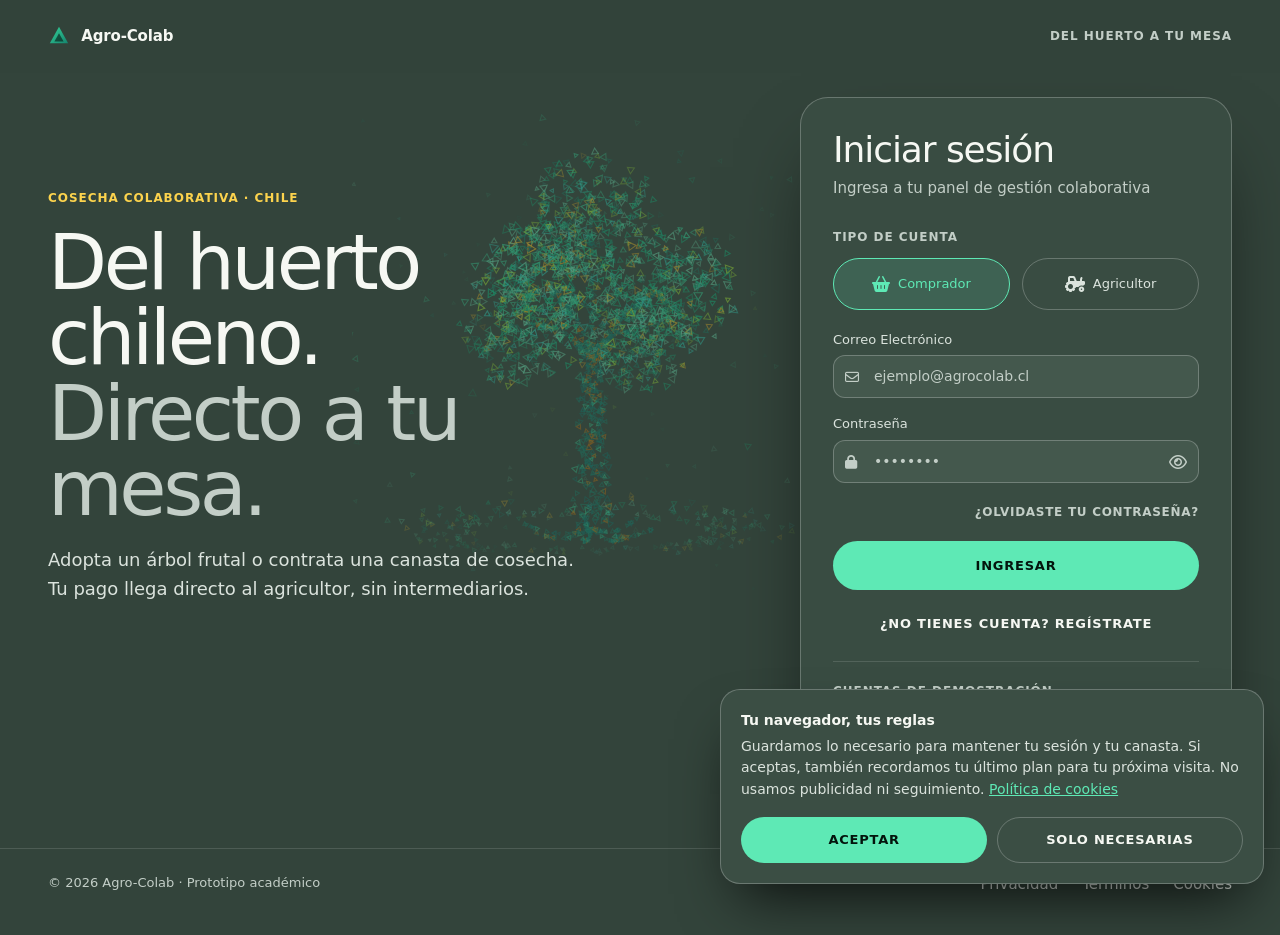
==== commit c765624a: "fix: el catálogo muestra carga y un error en lenguaje de usuario Antes mostraba "Error al conectar c" ====
--- a/frontend/index.html
+++ b/frontend/index.html
@@ -30,7 +30,7 @@
   <script src="js/api.js?v=20261110e" defer></script>
   <script src="js/auth.js?v=20261110e" defer></script>
   <script src="js/pago.js?v=20261110e" defer></script>
-  <script src="js/parcelas.js?v=20261110e" defer></script>
+  <script src="js/parcelas.js?v=20261117a" defer></script>
   <script src="js/catalogo.js?v=20261110e" defer></script>
   <script src="js/agricultor.js?v=20261110e" defer></script>
   <script src="js/graficos.js?v=20261110e" defer></script>
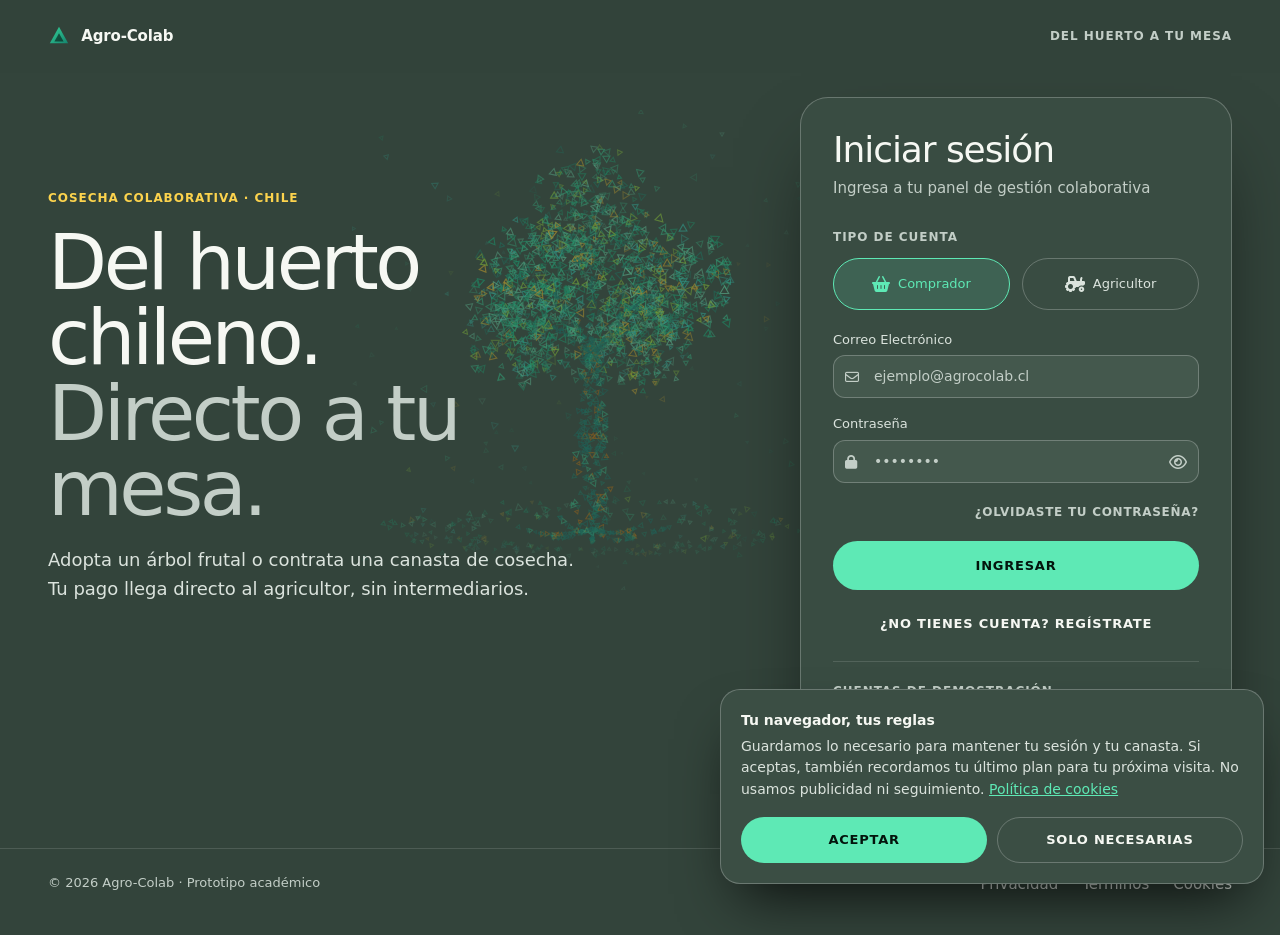
==== commit 3eca479b: "fix: tiempo límite, sesión vencida y red de seguridad en el navegador - api.js: tiempo límite de 75 " ====
--- a/frontend/index.html
+++ b/frontend/index.html
@@ -27,7 +27,7 @@
   <script src="js/sitio.js?v=20261110e" defer></script>
   <script src="js/ui.js?v=20261110e" defer></script>
   <script src="js/dialogo.js?v=20261110e" defer></script>
-  <script src="js/api.js?v=20261110e" defer></script>
+  <script src="js/api.js?v=20261117b" defer></script>
   <script src="js/auth.js?v=20261110e" defer></script>
   <script src="js/pago.js?v=20261110e" defer></script>
   <script src="js/parcelas.js?v=20261117a" defer></script>
@@ -43,8 +43,8 @@
   <script src="js/login.js?v=20261110e" defer></script>
   <script src="js/recuperacion.js?v=20261110e" defer></script>
   <script src="js/admin.js?v=20261110e" defer></script>
-  <script src="js/acciones.js?v=20261110e" defer></script>
-  <script src="js/app.js?v=20261110e" defer></script>
+  <script src="js/acciones.js?v=20261117b" defer></script>
+  <script src="js/app.js?v=20261117b" defer></script>
 </head>
 <body class="text-stone-800 antialiased">
   <div class="barra-progreso" aria-hidden="true"></div>
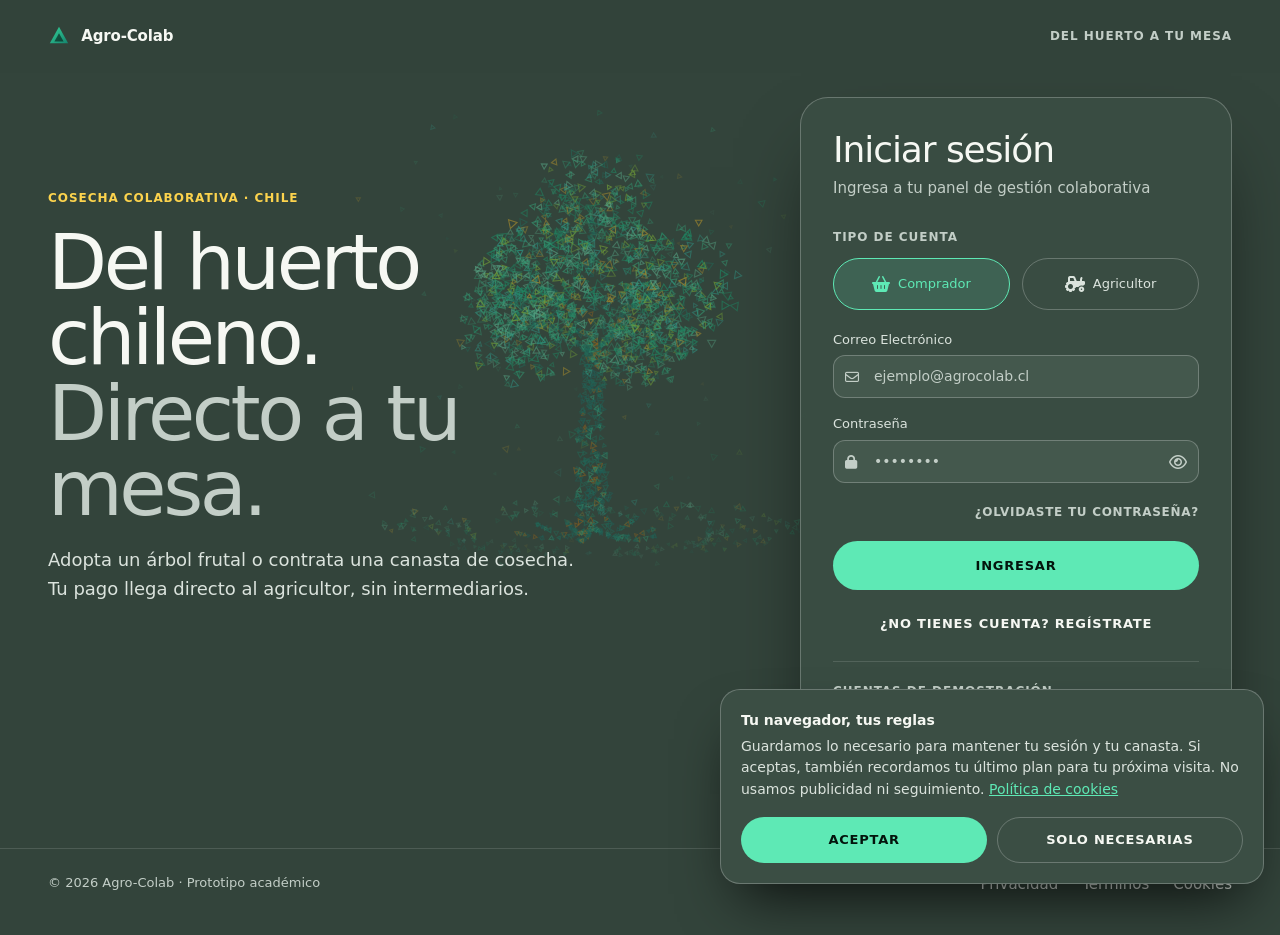
==== commit cab8e708: "fix: la canasta se sincroniza con el servidor Después de pagar, un árbol quedaba en la canasta como " ====
--- a/frontend/index.html
+++ b/frontend/index.html
@@ -30,13 +30,13 @@
   <script src="js/api.js?v=20261117b" defer></script>
   <script src="js/auth.js?v=20261110e" defer></script>
   <script src="js/pago.js?v=20261110e" defer></script>
-  <script src="js/parcelas.js?v=20261117a" defer></script>
+  <script src="js/parcelas.js?v=20261117c" defer></script>
   <script src="js/catalogo.js?v=20261110e" defer></script>
   <script src="js/agricultor.js?v=20261110e" defer></script>
   <script src="js/graficos.js?v=20261110e" defer></script>
   <script src="js/perfil.js?v=20261110e" defer></script>
   <script src="js/autocomplete.js?v=20261110e" defer></script>
-  <script src="js/dashboard.js?v=20261110e" defer></script>
+  <script src="js/dashboard.js?v=20261117c" defer></script>
   <script src="js/efectos.js?v=20261110e" defer></script>
   <script src="js/constelacion.js?v=20261110e" defer></script>
   <script src="js/views.js?v=20261110e" defer></script>
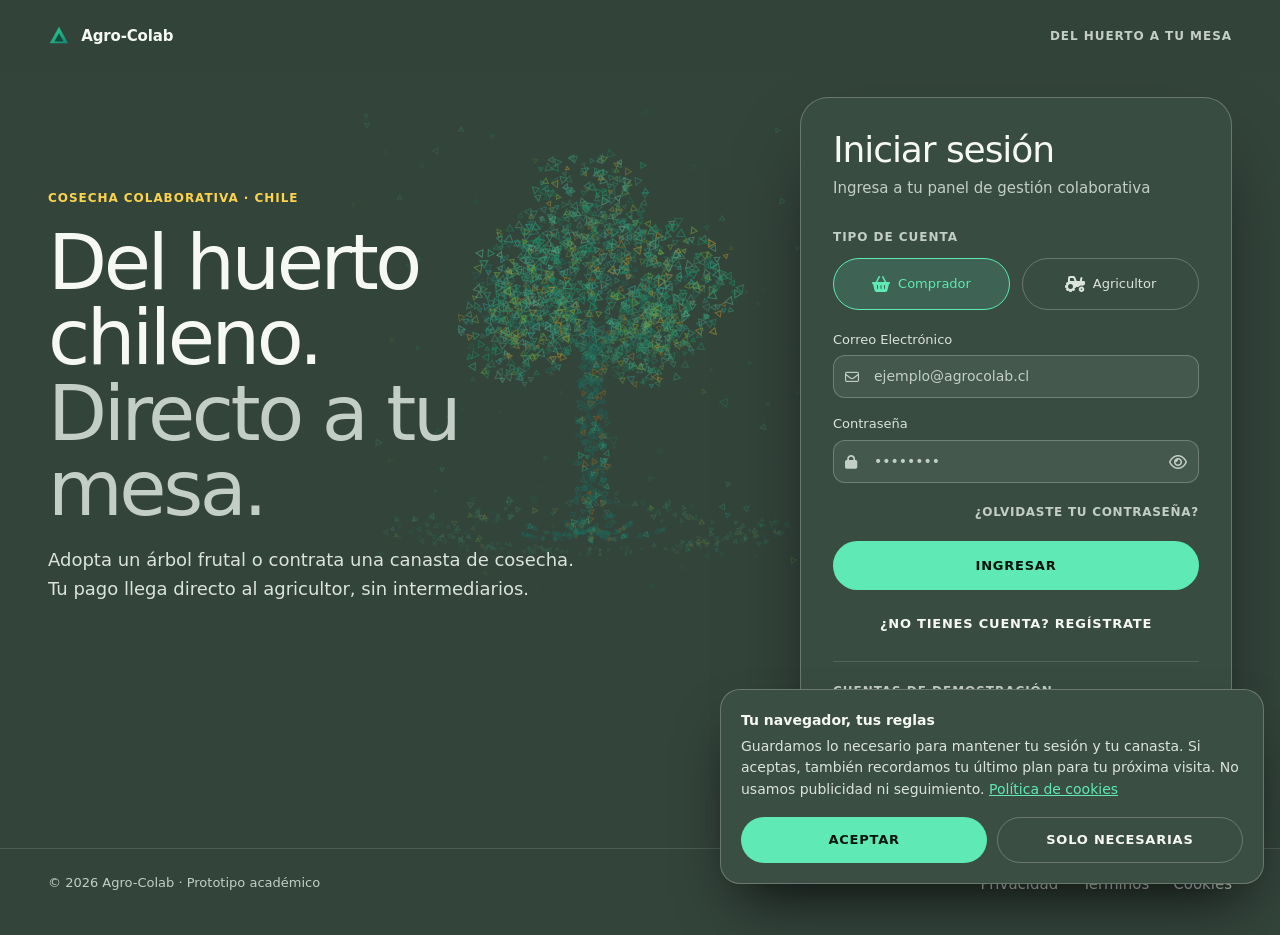
==== commit 42d5813e: "fix: aviso de arranque en frío, errores en lenguaje de usuario y Enter en el login - api.js: si una " ====
--- a/frontend/index.html
+++ b/frontend/index.html
@@ -21,30 +21,30 @@
   <link rel="preconnect" href="https://fonts.googleapis.com">
   <link rel="preconnect" href="https://fonts.gstatic.com" crossorigin>
   <link rel="stylesheet" href="https://fonts.googleapis.com/css2?family=Inter:wght@300;400;500;600&family=Plus+Jakarta+Sans:wght@400;500;600;700;800&display=swap">
-  <link rel="stylesheet" href="css/styles.css?v=20261110e">
+  <link rel="stylesheet" href="css/styles.css?v=20261118a">
   <link rel="stylesheet" href="css/tailwind.css?v=20261110e">
   <script src="js/config.js?v=20261110e" defer></script>
   <script src="js/sitio.js?v=20261110e" defer></script>
   <script src="js/ui.js?v=20261110e" defer></script>
   <script src="js/dialogo.js?v=20261110e" defer></script>
-  <script src="js/api.js?v=20261117b" defer></script>
+  <script src="js/api.js?v=20261118a" defer></script>
   <script src="js/auth.js?v=20261110e" defer></script>
   <script src="js/pago.js?v=20261110e" defer></script>
-  <script src="js/parcelas.js?v=20261117c" defer></script>
+  <script src="js/parcelas.js?v=20261119a" defer></script>
   <script src="js/catalogo.js?v=20261110e" defer></script>
-  <script src="js/agricultor.js?v=20261110e" defer></script>
+  <script src="js/agricultor.js?v=20261119a" defer></script>
   <script src="js/graficos.js?v=20261110e" defer></script>
-  <script src="js/perfil.js?v=20261110e" defer></script>
+  <script src="js/perfil.js?v=20261120a" defer></script>
   <script src="js/autocomplete.js?v=20261110e" defer></script>
-  <script src="js/dashboard.js?v=20261117c" defer></script>
+  <script src="js/dashboard.js?v=20261110e" defer></script>
   <script src="js/efectos.js?v=20261110e" defer></script>
   <script src="js/constelacion.js?v=20261110e" defer></script>
   <script src="js/views.js?v=20261110e" defer></script>
-  <script src="js/login.js?v=20261110e" defer></script>
+  <script src="js/login.js?v=20261119a" defer></script>
   <script src="js/recuperacion.js?v=20261110e" defer></script>
   <script src="js/admin.js?v=20261110e" defer></script>
   <script src="js/acciones.js?v=20261117b" defer></script>
-  <script src="js/app.js?v=20261117b" defer></script>
+  <script src="js/app.js?v=20261118a" defer></script>
 </head>
 <body class="text-stone-800 antialiased">
   <div class="barra-progreso" aria-hidden="true"></div>
@@ -145,7 +145,8 @@
 
             <div id="alert-box" class="hidden"></div>
 
-            <button type="button" class="tc-boton login__enviar" data-accion="login.iniciarSesion" data-args='[null]'>Ingresar</button>
+            <!-- type="submit": Enter en el correo o la contraseña envía el formulario (login.js escucha submit) -->
+            <button type="submit" class="tc-boton login__enviar">Ingresar</button>
           </form>
 
           <!-- Formulario de Registro -->
@@ -1331,16 +1332,17 @@
         </form>
 
         <!-- Zona de peligro: eliminar cuenta (Ley 21.719) -->
-        <section class="perfil-seccion perfil-peligro">
+        <!-- Formulario para que Enter en la contraseña equivalga al botón; igual pide confirmar en un diálogo -->
+        <form id="form-eliminar-cuenta" class="perfil-seccion perfil-peligro" data-sin-envio>
           <div>
             <p class="tc-etiqueta perfil-peligro__titulo">Zona de peligro</p>
             <p class="tc-cuerpo-sm" style="margin-top:.5rem">Elimina tu cuenta y tus datos de forma permanente. Confirma con tu contraseña.</p>
             <input type="password" id="perfil-eliminar-password" autocomplete="current-password" placeholder="Tu contraseña" aria-label="Contraseña para eliminar la cuenta" class="input" style="margin-top:.75rem">
           </div>
-          <button type="button" data-accion="perfil.eliminarCuenta" class="perfil-eliminar">
+          <button type="submit" class="perfil-eliminar">
             Eliminar cuenta
           </button>
-        </section>
+        </form>
 
         <!-- Derecho de acceso y portabilidad (Ley 21.719) -->
         <section class="perfil-seccion">
--- a/frontend/css/styles.css
+++ b/frontend/css/styles.css
@@ -4789,3 +4789,56 @@
     padding-top: 2rem;
   }
 }
+
+/* ----- Aviso de servidor despertando (api.js) -----
+   Arriba y al centro, sobre la barra de navegación, para no chocar con el
+   aviso de cookies, que va abajo. */
+.aviso-servidor {
+  position: fixed;
+  top: 1rem;
+  left: 50%;
+  z-index: 400;
+  display: flex;
+  align-items: flex-start;
+  gap: 0.75rem;
+  width: min(34rem, calc(100% - 2rem));
+  padding: 0.9rem 1.1rem;
+  border: 1px solid color-mix(in srgb, var(--tc-acento) 45%, transparent);
+  border-radius: 16px;
+  background-color: var(--tc-superficie);
+  color: var(--tc-texto-2);
+  font-size: 0.875rem;
+  line-height: 1.5;
+  box-shadow: 0 30px 60px -20px rgba(0, 0, 0, 0.8);
+  transform: translateX(-50%);
+}
+
+.aviso-servidor[hidden] {
+  display: none;
+}
+
+.aviso-servidor p {
+  margin: 0;
+}
+
+.aviso-servidor strong {
+  color: var(--tc-texto);
+  font-weight: 600;
+}
+
+.aviso-servidor__icono {
+  flex: none;
+  margin-top: 0.2rem;
+  color: var(--tc-acento);
+  animation: aviso-servidor-giro 1s linear infinite;
+}
+
+@keyframes aviso-servidor-giro {
+  to { transform: rotate(360deg); }
+}
+
+@media (prefers-reduced-motion: reduce) {
+  .aviso-servidor__icono {
+    animation: none;
+  }
+}
